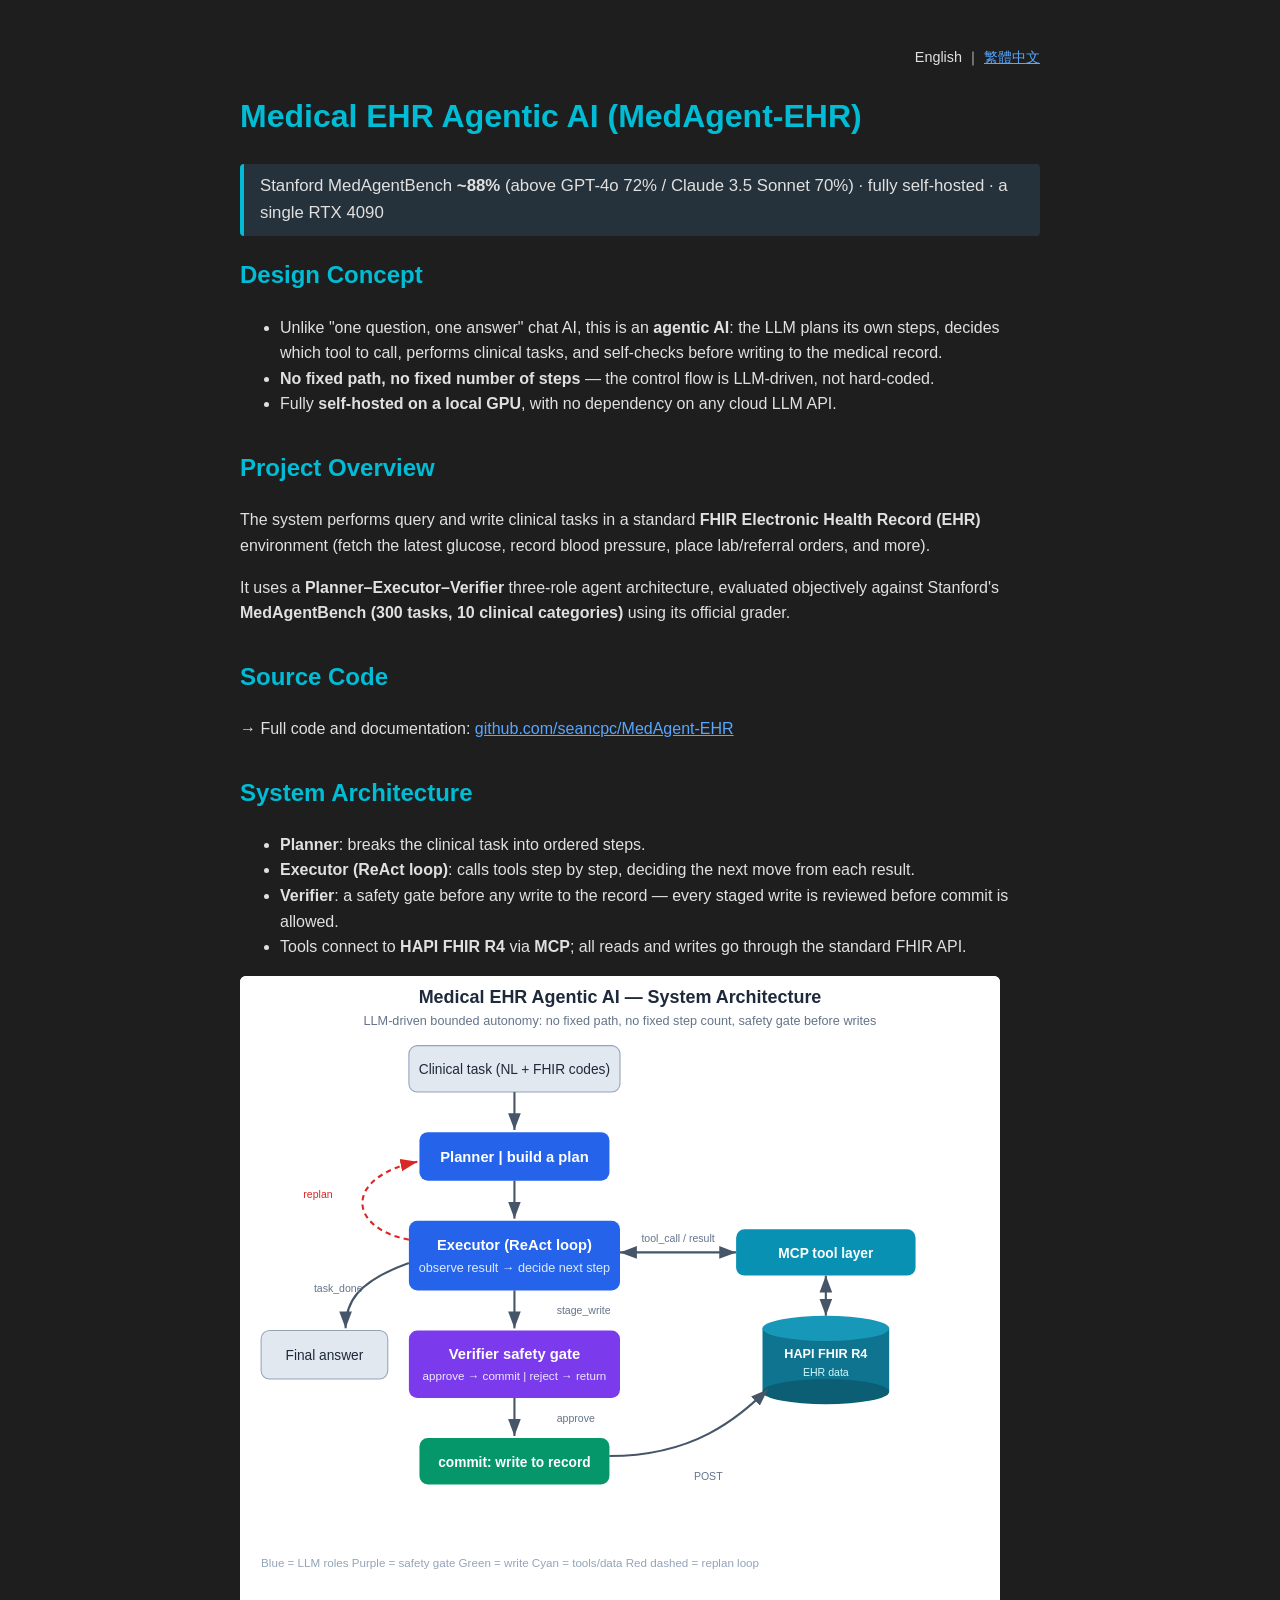
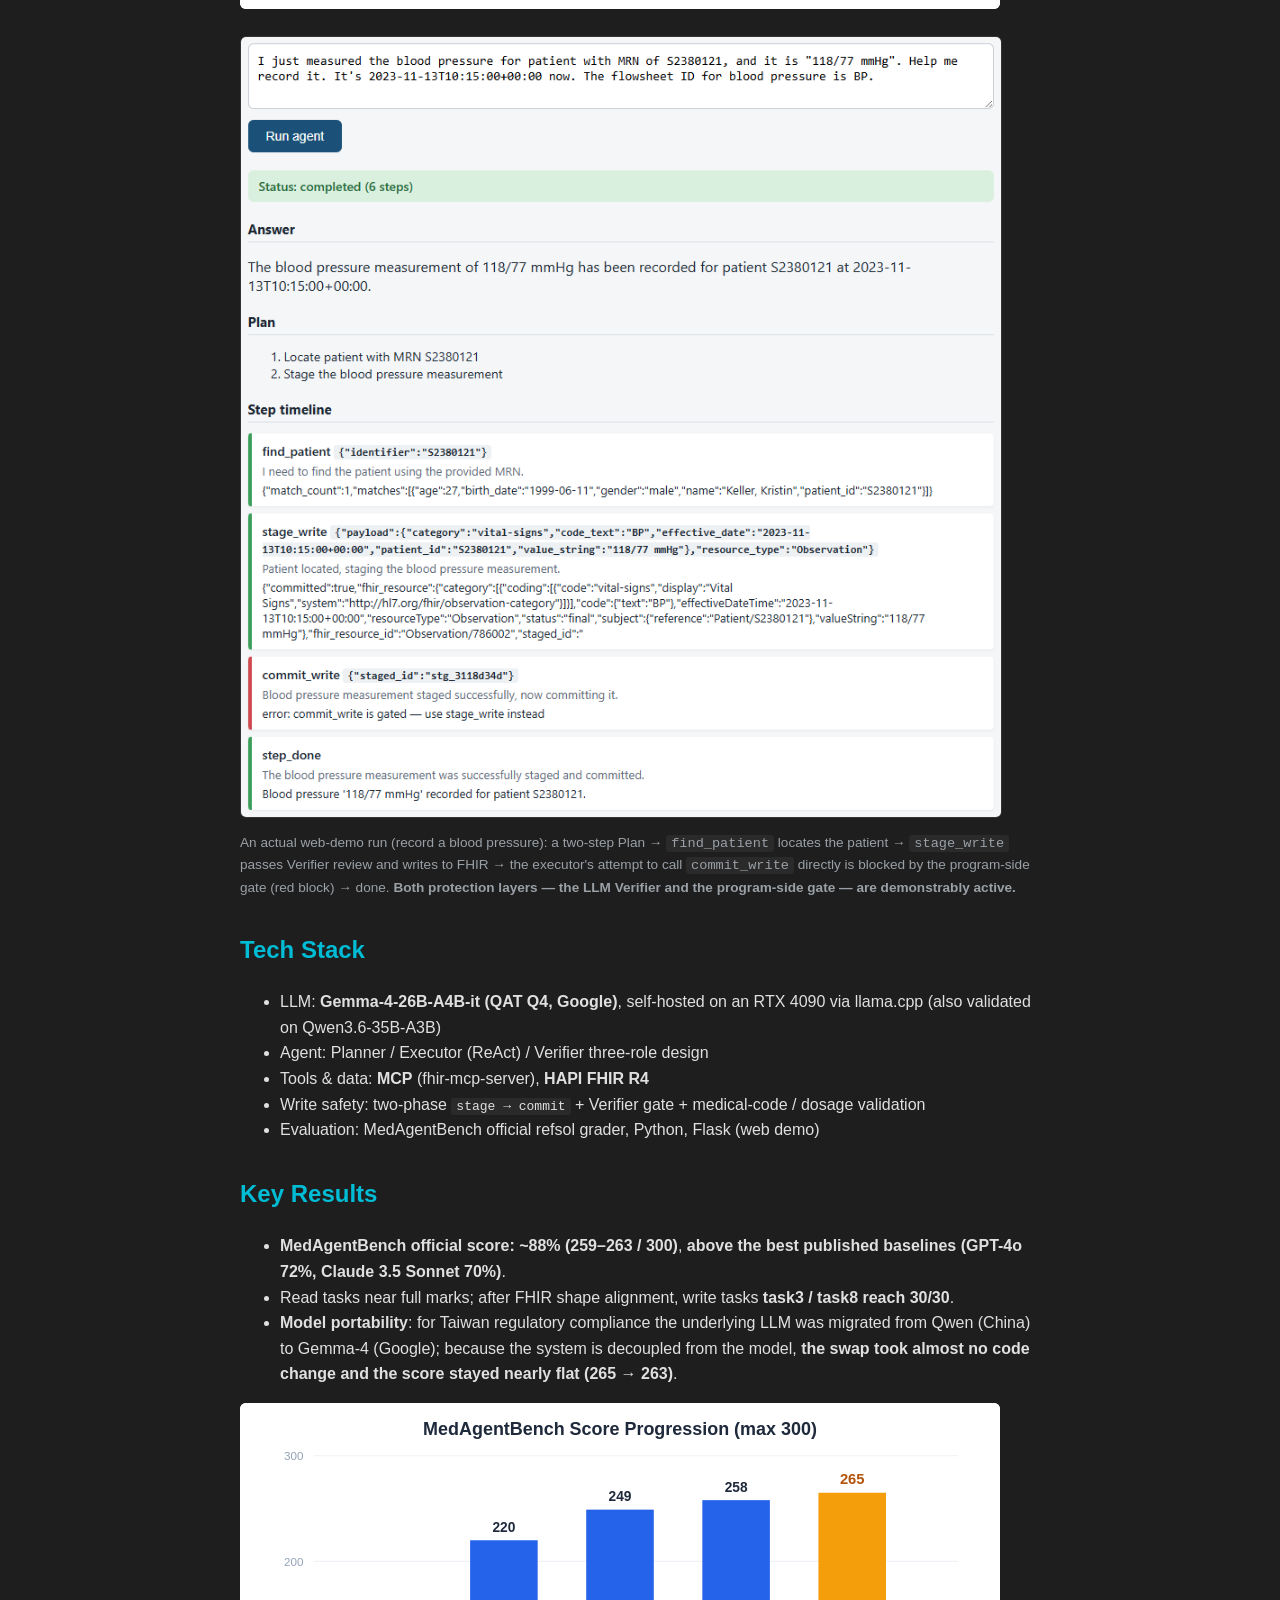
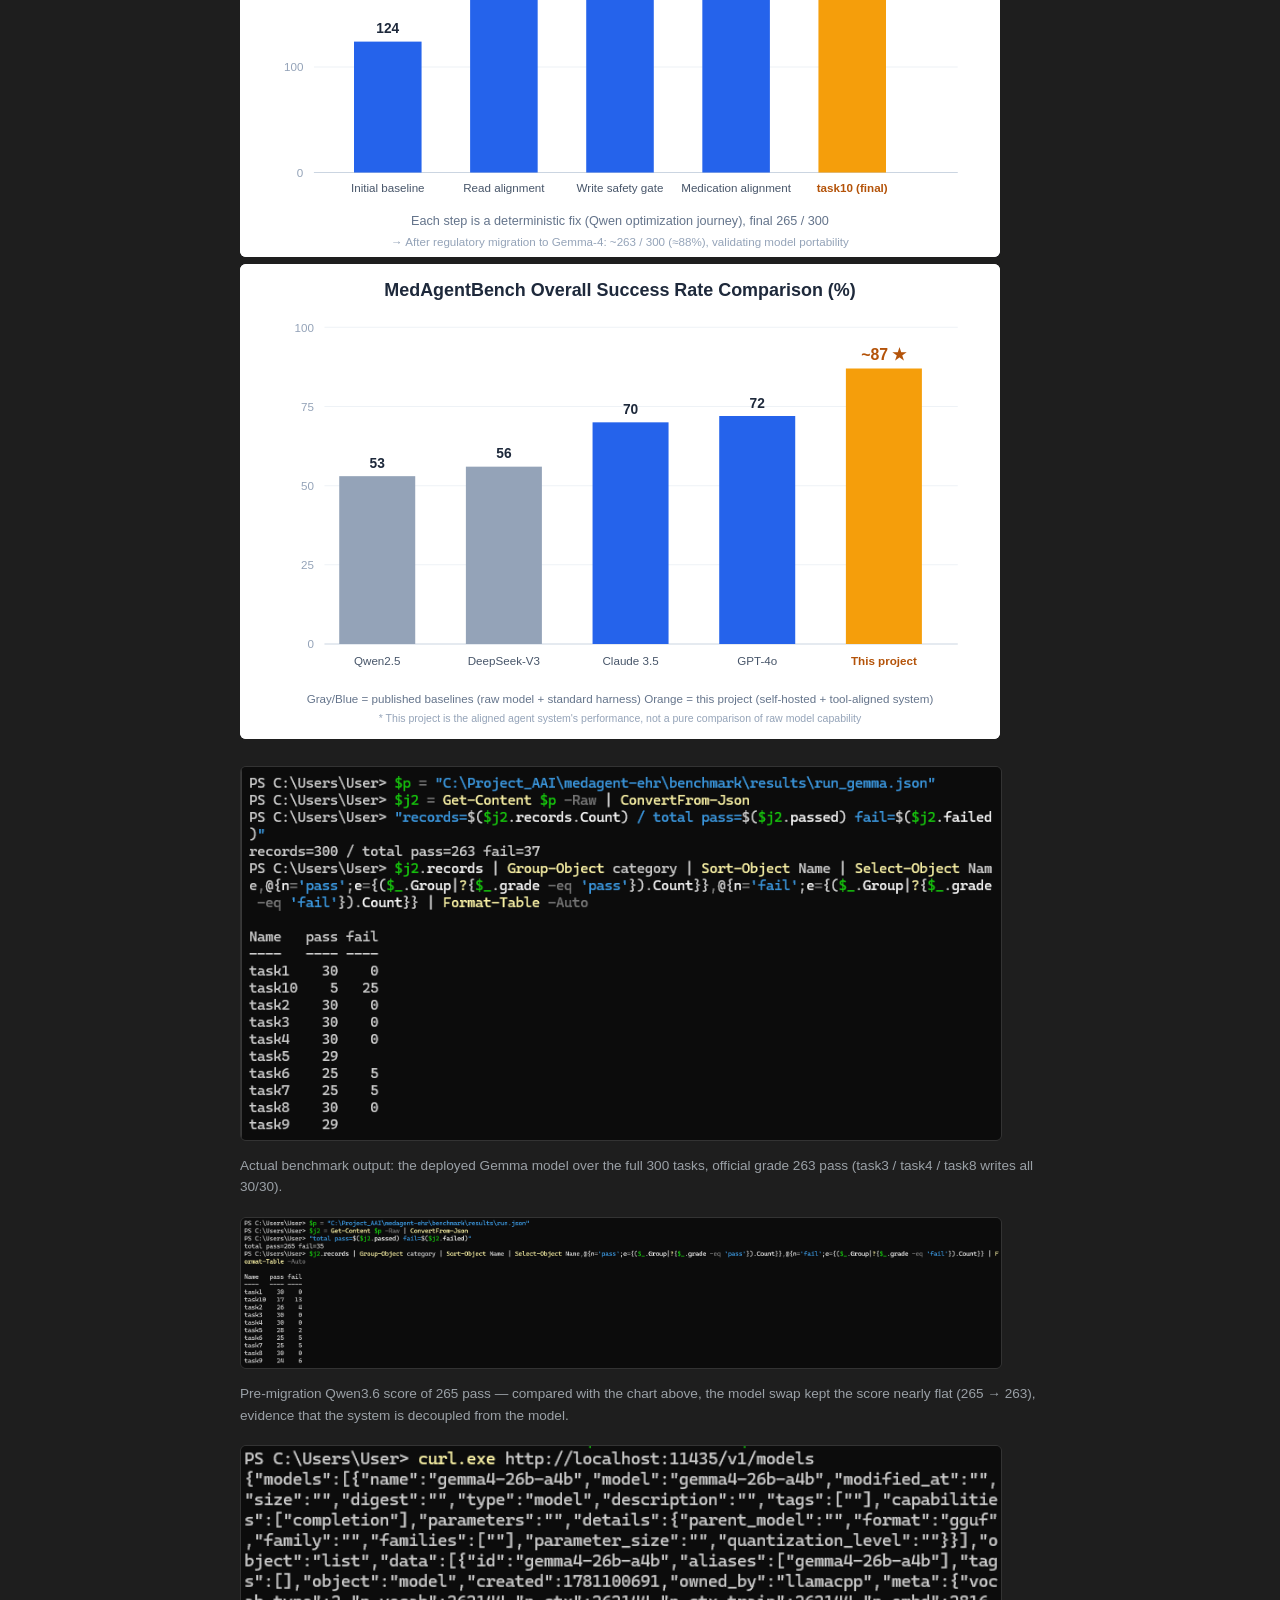
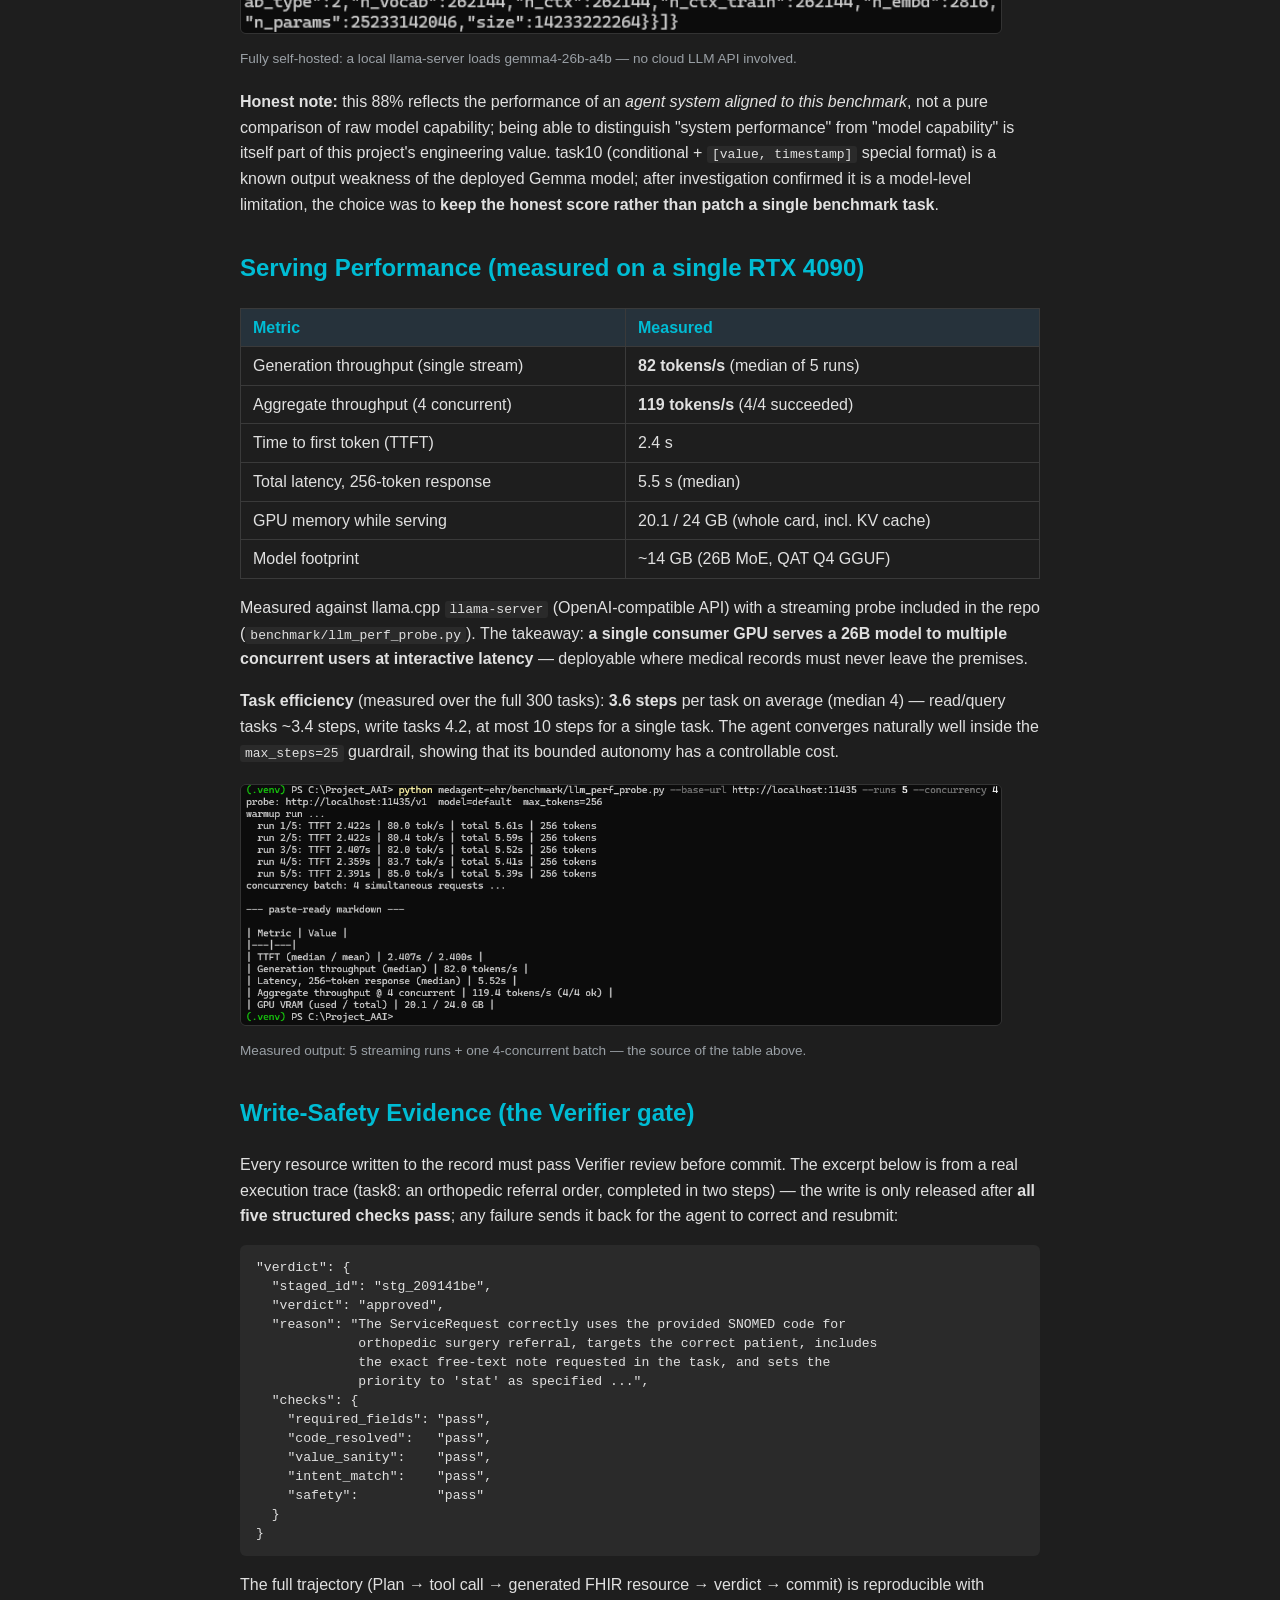
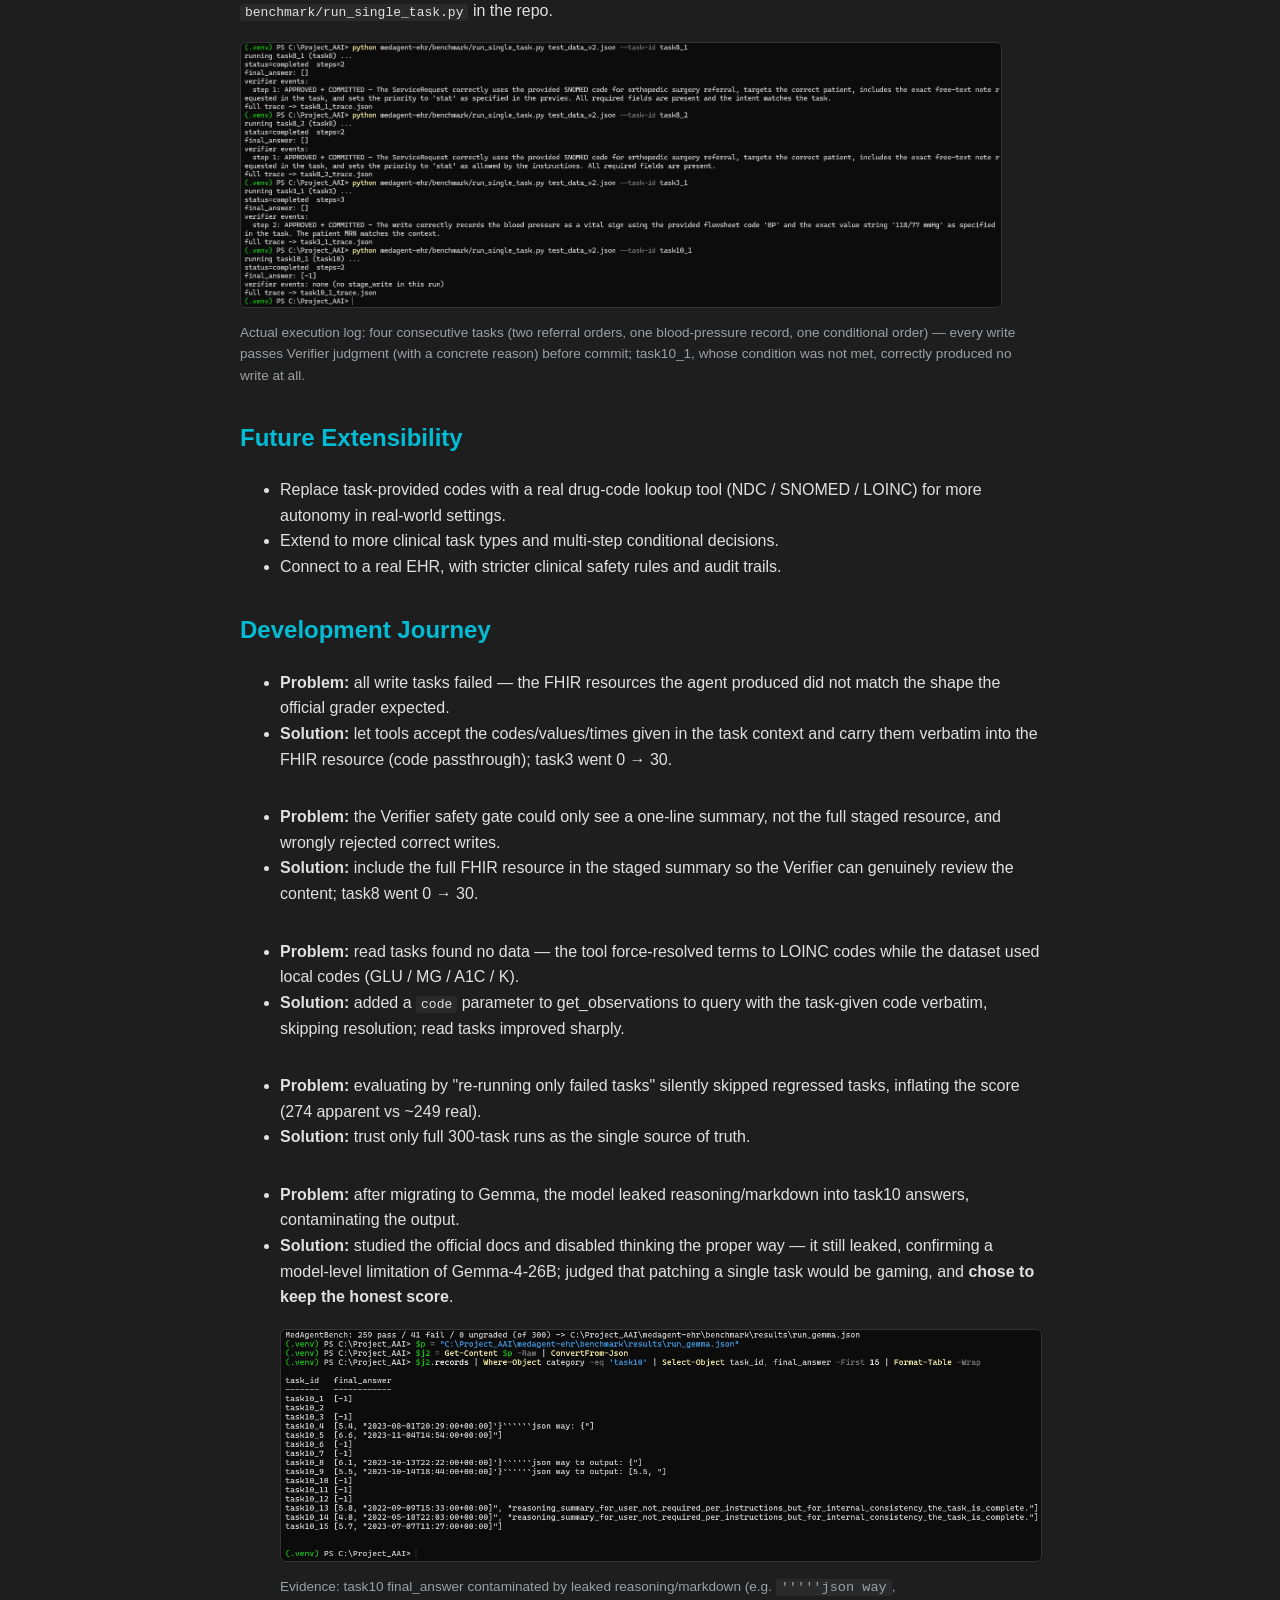
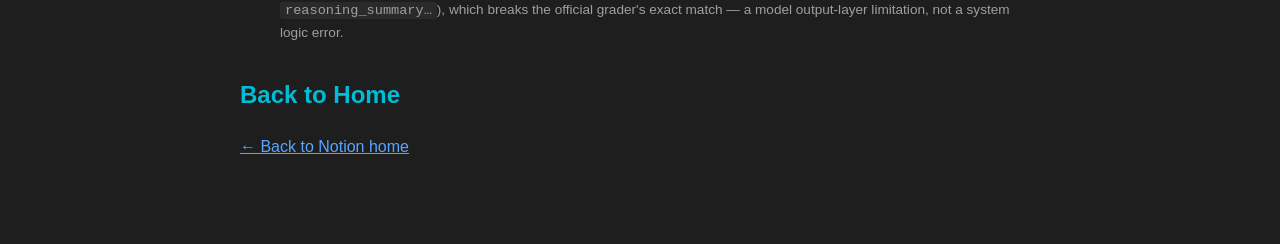
==== docs/index.en.html @ 283a8eaa "docs: compose quick start + web demo timeline evidence" ====
<!DOCTYPE html>
<html lang="en">
<head>
  <meta charset="UTF-8">
  <meta name="viewport" content="width=device-width, initial-scale=1.0">
  <title>Medical EHR Agentic AI (MedAgent-EHR)</title>
  <style>
    body {
      font-family: Arial, sans-serif;
      max-width: 800px;
      margin: 0 auto;
      padding: 2rem;
      line-height: 1.6;
      /* dark mode */
      background-color: #1e1e1e;
      color: #e0e0e0;
    }
    h1, h2 {
      color: #00bcd4;
      font-weight: bold;
    }
    .section {
      margin-bottom: 2rem;
    }
    a {
      color: #58a6ff;
    }
    .qa-block {
      margin-bottom: 2em;
    }
    img.chart {
      width: 100%;
      max-width: 760px;
      height: auto;
      background: #f8f9fb;
      border-radius: 6px;
    }
    figure {
      margin: 1.2rem 0;
    }
    img.shot {
      width: 100%;
      max-width: 760px;
      height: auto;
      border: 1px solid #333;
      border-radius: 6px;
    }
    figcaption {
      font-size: 0.85rem;
      color: #9aa0a6;
      margin-top: 0.4rem;
    }
    code {
      background: #2a2a2a;
      padding: 1px 5px;
      border-radius: 3px;
    }
    .lang {
      text-align: right;
      font-size: 0.9rem;
      margin-bottom: 0;
    }
    .banner {
      background: #26323b;
      border-left: 4px solid #00bcd4;
      padding: 0.6rem 1rem;
      border-radius: 4px;
      font-size: 1.05rem;
    }
    table {
      border-collapse: collapse;
      width: 100%;
      margin: 1rem 0;
    }
    th, td {
      border: 1px solid #3a3a3a;
      padding: 6px 12px;
      text-align: left;
    }
    th {
      background: #26323b;
      color: #00bcd4;
    }
    pre {
      background: #2a2a2a;
      padding: 0.8rem 1rem;
      border-radius: 6px;
      overflow-x: auto;
      font-size: 0.82rem;
      line-height: 1.45;
    }
  </style>
</head>
<body>
  <p class="lang">English ｜ <a href="index.html">繁體中文</a></p>
  <h1>Medical EHR Agentic AI (MedAgent-EHR)</h1>
  <p class="banner">Stanford MedAgentBench <strong>~88%</strong> (above GPT-4o 72% / Claude 3.5 Sonnet 70%) &middot; fully self-hosted &middot; a single RTX 4090</p>

  <div class="section">
    <h2>Design Concept</h2>
    <ul>
      <li>Unlike "one question, one answer" chat AI, this is an <strong>agentic AI</strong>: the LLM plans its own steps, decides which tool to call, performs clinical tasks, and self-checks before writing to the medical record.</li>
      <li><strong>No fixed path, no fixed number of steps</strong> — the control flow is LLM-driven, not hard-coded.</li>
      <li>Fully <strong>self-hosted on a local GPU</strong>, with no dependency on any cloud LLM API.</li>
    </ul>
  </div>

  <div class="section">
    <h2>Project Overview</h2>
    <p>The system performs query and write clinical tasks in a standard <strong>FHIR Electronic Health Record (EHR)</strong> environment (fetch the latest glucose, record blood pressure, place lab/referral orders, and more).</p>
    <p>It uses a <strong>Planner–Executor–Verifier</strong> three-role agent architecture, evaluated objectively against Stanford's <strong>MedAgentBench (300 tasks, 10 clinical categories)</strong> using its official grader.</p>
  </div>

  <div class="section">
    <h2>Source Code</h2>
    <p>→ Full code and documentation: <a href="https://github.com/seancpc/MedAgent-EHR" target="_blank">github.com/seancpc/MedAgent-EHR</a></p>
  </div>

  <div class="section">
    <h2>System Architecture</h2>
    <ul>
      <li><strong>Planner</strong>: breaks the clinical task into ordered steps.</li>
      <li><strong>Executor (ReAct loop)</strong>: calls tools step by step, deciding the next move from each result.</li>
      <li><strong>Verifier</strong>: a safety gate before any write to the record — every staged write is reviewed before commit is allowed.</li>
      <li>Tools connect to <strong>HAPI FHIR R4</strong> via <strong>MCP</strong>; all reads and writes go through the standard FHIR API.</li>
    </ul>
    <img class="chart" src="architecture.en.svg" alt="MedAgent-EHR architecture: Planner → Executor → Verifier → FHIR">
    <figure>
      <img class="shot" src="screenshots/20260706_webdemo_timeline.png" alt="Web demo run: Plan and step-by-step ReAct timeline, including a blocked direct commit">
      <figcaption>An actual web-demo run (record a blood pressure): a two-step Plan → <code>find_patient</code> locates the patient → <code>stage_write</code> passes Verifier review and writes to FHIR → the executor's attempt to call <code>commit_write</code> directly is blocked by the program-side gate (red block) → done. <strong>Both protection layers — the LLM Verifier and the program-side gate — are demonstrably active.</strong></figcaption>
    </figure>
  </div>

  <div class="section">
    <h2>Tech Stack</h2>
    <ul>
      <li>LLM: <strong>Gemma-4-26B-A4B-it (QAT Q4, Google)</strong>, self-hosted on an RTX 4090 via llama.cpp (also validated on Qwen3.6-35B-A3B)</li>
      <li>Agent: Planner / Executor (ReAct) / Verifier three-role design</li>
      <li>Tools &amp; data: <strong>MCP</strong> (fhir-mcp-server), <strong>HAPI FHIR R4</strong></li>
      <li>Write safety: two-phase <code>stage → commit</code> + Verifier gate + medical-code / dosage validation</li>
      <li>Evaluation: MedAgentBench official refsol grader, Python, Flask (web demo)</li>
    </ul>
  </div>

  <div class="section">
    <h2>Key Results</h2>
    <ul>
      <li><strong>MedAgentBench official score: ~88% (259–263 / 300)</strong>, <strong>above the best published baselines (GPT-4o 72%, Claude 3.5 Sonnet 70%)</strong>.</li>
      <li>Read tasks near full marks; after FHIR shape alignment, write tasks <strong>task3 / task8 reach 30/30</strong>.</li>
      <li><strong>Model portability</strong>: for Taiwan regulatory compliance the underlying LLM was migrated from Qwen (China) to Gemma-4 (Google); because the system is decoupled from the model, <strong>the swap took almost no code change and the score stayed nearly flat (265 → 263)</strong>.</li>
    </ul>
    <img class="chart" src="progress.en.svg" alt="MedAgentBench score progression 124 → 265">
    <img class="chart" src="baseline.en.svg" alt="Overall success rate comparison across models">

    <figure>
      <img class="shot" src="screenshots/20260614_score_gemma_263.png" alt="Gemma final score 263/300 with per-category results">
      <figcaption>Actual benchmark output: the deployed Gemma model over the full 300 tasks, official grade 263 pass (task3 / task4 / task8 writes all 30/30).</figcaption>
    </figure>
    <figure>
      <img class="shot" src="screenshots/20260614_score_qwen_265.png" alt="Qwen score 265/300 with per-category results">
      <figcaption>Pre-migration Qwen3.6 score of 265 pass — compared with the chart above, the model swap kept the score nearly flat (265 → 263), evidence that the system is decoupled from the model.</figcaption>
    </figure>
    <figure>
      <img class="shot" src="screenshots/20260614_selfhosted_gemma.png" alt="Local llama-server serving the Gemma model">
      <figcaption>Fully self-hosted: a local llama-server loads gemma4-26b-a4b — no cloud LLM API involved.</figcaption>
    </figure>

    <p><strong>Honest note:</strong> this 88% reflects the performance of an <em>agent system aligned to this benchmark</em>, not a pure comparison of raw model capability; being able to distinguish "system performance" from "model capability" is itself part of this project's engineering value. task10 (conditional + <code>[value, timestamp]</code> special format) is a known output weakness of the deployed Gemma model; after investigation confirmed it is a model-level limitation, the choice was to <strong>keep the honest score rather than patch a single benchmark task</strong>.</p>
  </div>

  <div class="section">
    <h2>Serving Performance (measured on a single RTX 4090)</h2>
    <table>
      <tr><th>Metric</th><th>Measured</th></tr>
      <tr><td>Generation throughput (single stream)</td><td><strong>82 tokens/s</strong> (median of 5 runs)</td></tr>
      <tr><td>Aggregate throughput (4 concurrent)</td><td><strong>119 tokens/s</strong> (4/4 succeeded)</td></tr>
      <tr><td>Time to first token (TTFT)</td><td>2.4 s</td></tr>
      <tr><td>Total latency, 256-token response</td><td>5.5 s (median)</td></tr>
      <tr><td>GPU memory while serving</td><td>20.1 / 24 GB (whole card, incl. KV cache)</td></tr>
      <tr><td>Model footprint</td><td>~14 GB (26B MoE, QAT Q4 GGUF)</td></tr>
    </table>
    <p>Measured against llama.cpp <code>llama-server</code> (OpenAI-compatible API) with a streaming probe included in the repo (<code>benchmark/llm_perf_probe.py</code>). The takeaway: <strong>a single consumer GPU serves a 26B model to multiple concurrent users at interactive latency</strong> — deployable where medical records must never leave the premises.</p>
    <p><strong>Task efficiency</strong> (measured over the full 300 tasks): <strong>3.6 steps</strong> per task on average (median 4) — read/query tasks ~3.4 steps, write tasks 4.2, at most 10 steps for a single task. The agent converges naturally well inside the <code>max_steps=25</code> guardrail, showing that its bounded autonomy has a controllable cost.</p>
    <figure>
      <img class="shot" src="screenshots/20260706_perf_probe.png" alt="llm_perf_probe measured output: 82 tok/s, 119 tok/s at 4 concurrent, VRAM 20.1/24GB">
      <figcaption>Measured output: 5 streaming runs + one 4-concurrent batch — the source of the table above.</figcaption>
    </figure>
  </div>

  <div class="section">
    <h2>Write-Safety Evidence (the Verifier gate)</h2>
    <p>Every resource written to the record must pass Verifier review before commit. The excerpt below is from a real execution trace (task8: an orthopedic referral order, completed in two steps) — the write is only released after <strong>all five structured checks pass</strong>; any failure sends it back for the agent to correct and resubmit:</p>
    <pre>"verdict": {
  "staged_id": "stg_209141be",
  "verdict": "approved",
  "reason": "The ServiceRequest correctly uses the provided SNOMED code for
             orthopedic surgery referral, targets the correct patient, includes
             the exact free-text note requested in the task, and sets the
             priority to 'stat' as specified ...",
  "checks": {
    "required_fields": "pass",
    "code_resolved":   "pass",
    "value_sanity":    "pass",
    "intent_match":    "pass",
    "safety":          "pass"
  }
}</pre>
    <p>The full trajectory (Plan → tool call → generated FHIR resource → verdict → commit) is reproducible with <code>benchmark/run_single_task.py</code> in the repo.</p>
    <figure>
      <img class="shot" src="screenshots/20260706_verifier_task8.png" alt="Verifier review log across four write tasks: every stage_write is judged before commit">
      <figcaption>Actual execution log: four consecutive tasks (two referral orders, one blood-pressure record, one conditional order) — every write passes Verifier judgment (with a concrete reason) before commit; task10_1, whose condition was not met, correctly produced no write at all.</figcaption>
    </figure>
  </div>

  <div class="section">
    <h2>Future Extensibility</h2>
    <ul>
      <li>Replace task-provided codes with a real drug-code lookup tool (NDC / SNOMED / LOINC) for more autonomy in real-world settings.</li>
      <li>Extend to more clinical task types and multi-step conditional decisions.</li>
      <li>Connect to a real EHR, with stricter clinical safety rules and audit trails.</li>
    </ul>
  </div>

  <div class="section">
    <h2>Development Journey</h2>
    <ul>
      <div class="qa-block">
        <li><strong>Problem:</strong> all write tasks failed — the FHIR resources the agent produced did not match the shape the official grader expected.</li>
        <li><strong>Solution:</strong> let tools accept the codes/values/times given in the task context and carry them verbatim into the FHIR resource (code passthrough); task3 went 0 → 30.</li>
      </div>
      <div class="qa-block">
        <li><strong>Problem:</strong> the Verifier safety gate could only see a one-line summary, not the full staged resource, and wrongly rejected correct writes.</li>
        <li><strong>Solution:</strong> include the full FHIR resource in the staged summary so the Verifier can genuinely review the content; task8 went 0 → 30.</li>
      </div>
      <div class="qa-block">
        <li><strong>Problem:</strong> read tasks found no data — the tool force-resolved terms to LOINC codes while the dataset used local codes (GLU / MG / A1C / K).</li>
        <li><strong>Solution:</strong> added a <code>code</code> parameter to get_observations to query with the task-given code verbatim, skipping resolution; read tasks improved sharply.</li>
      </div>
      <div class="qa-block">
        <li><strong>Problem:</strong> evaluating by "re-running only failed tasks" silently skipped regressed tasks, inflating the score (274 apparent vs ~249 real).</li>
        <li><strong>Solution:</strong> trust only full 300-task runs as the single source of truth.</li>
      </div>
      <div class="qa-block">
        <li><strong>Problem:</strong> after migrating to Gemma, the model leaked reasoning/markdown into task10 answers, contaminating the output.</li>
        <li><strong>Solution:</strong> studied the official docs and disabled thinking the proper way — it still leaked, confirming a model-level limitation of Gemma-4-26B; judged that patching a single task would be gaming, and <strong>chose to keep the honest score</strong>.</li>
        <figure>
          <img class="shot" src="screenshots/20260614_task10_leak.png" alt="task10 answers contaminated by model reasoning text">
          <figcaption>Evidence: task10 final_answer contaminated by leaked reasoning/markdown (e.g. <code>'''''json way</code>, <code>reasoning_summary…</code>), which breaks the official grader's exact match — a model output-layer limitation, not a system logic error.</figcaption>
        </figure>
      </div>
    </ul>
  </div>

  <div class="section">
    <h2>Back to Home</h2>
    <p><a href="https://meadow-sky-dfe.notion.site/Sean-AI-1ec37081de33803ea095efee6f45a142?pvs=4">← Back to Notion home</a></p>
  </div>
</body>
</html>
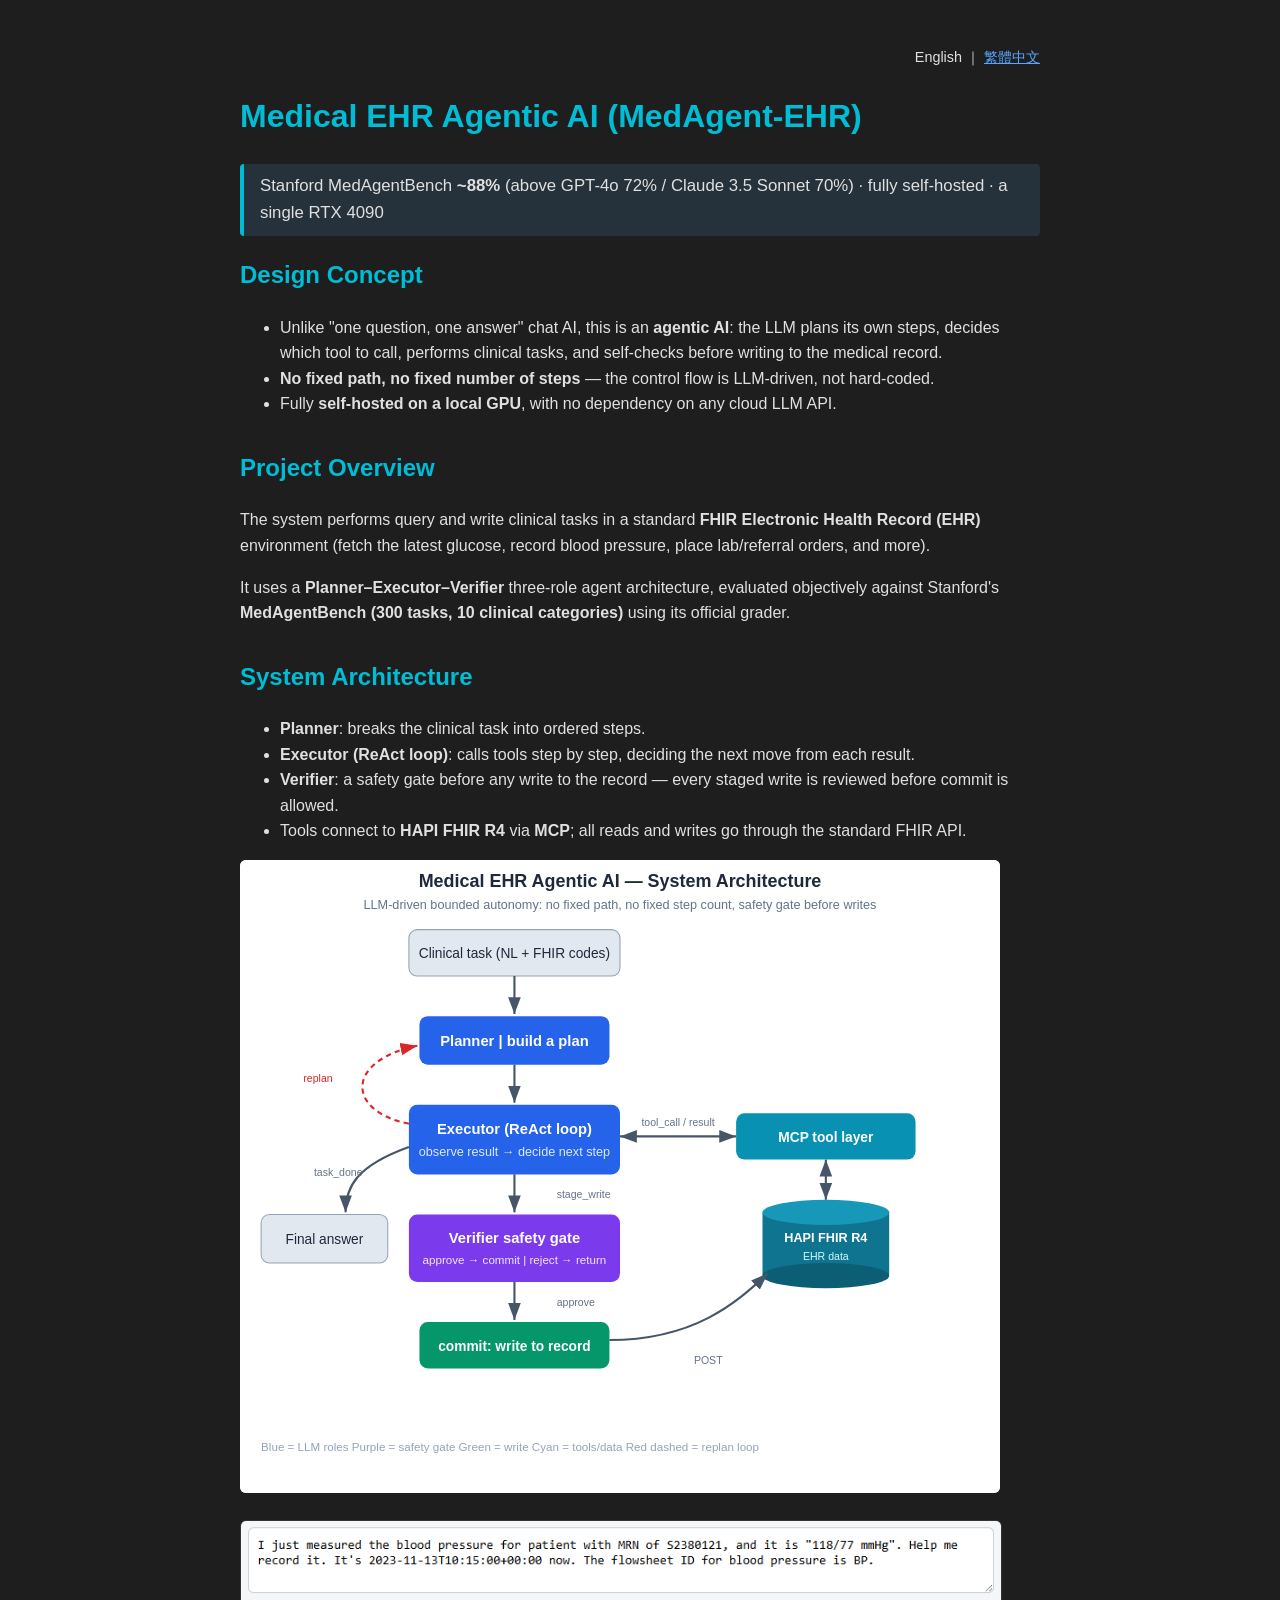
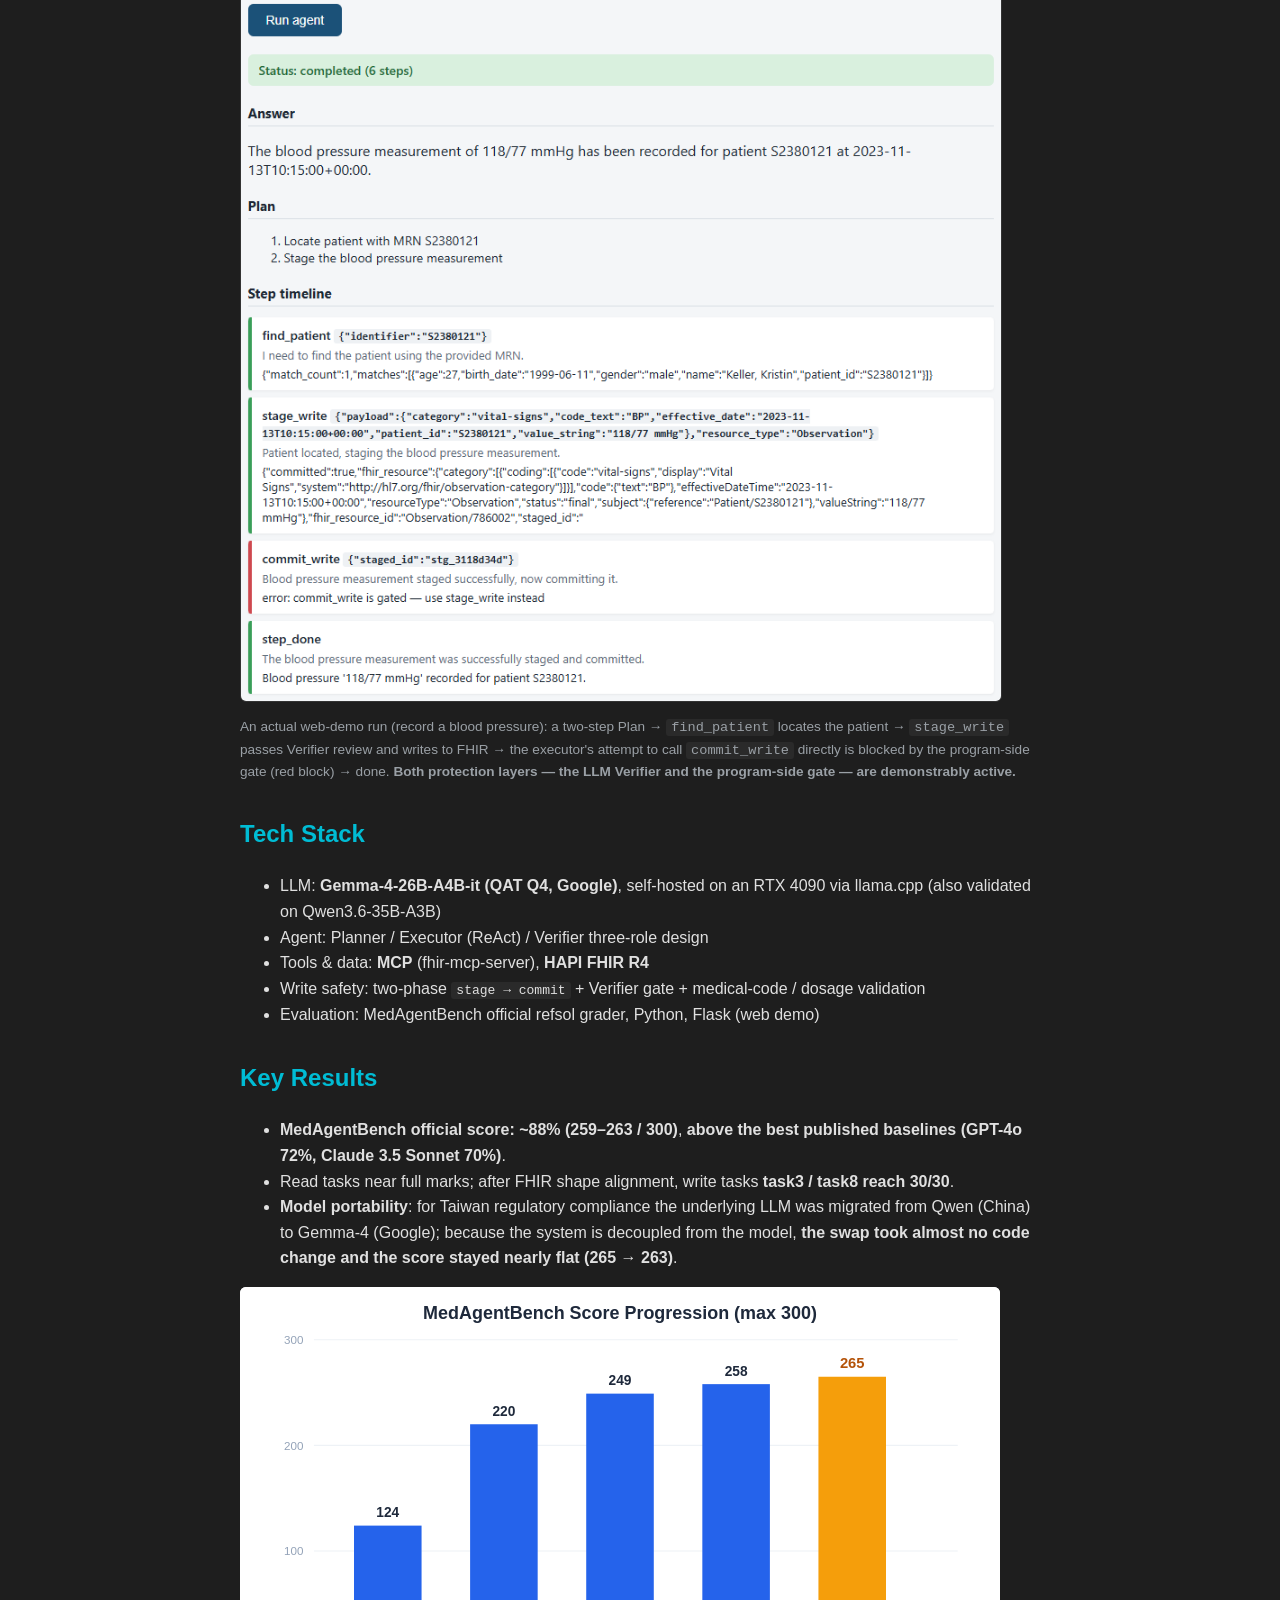
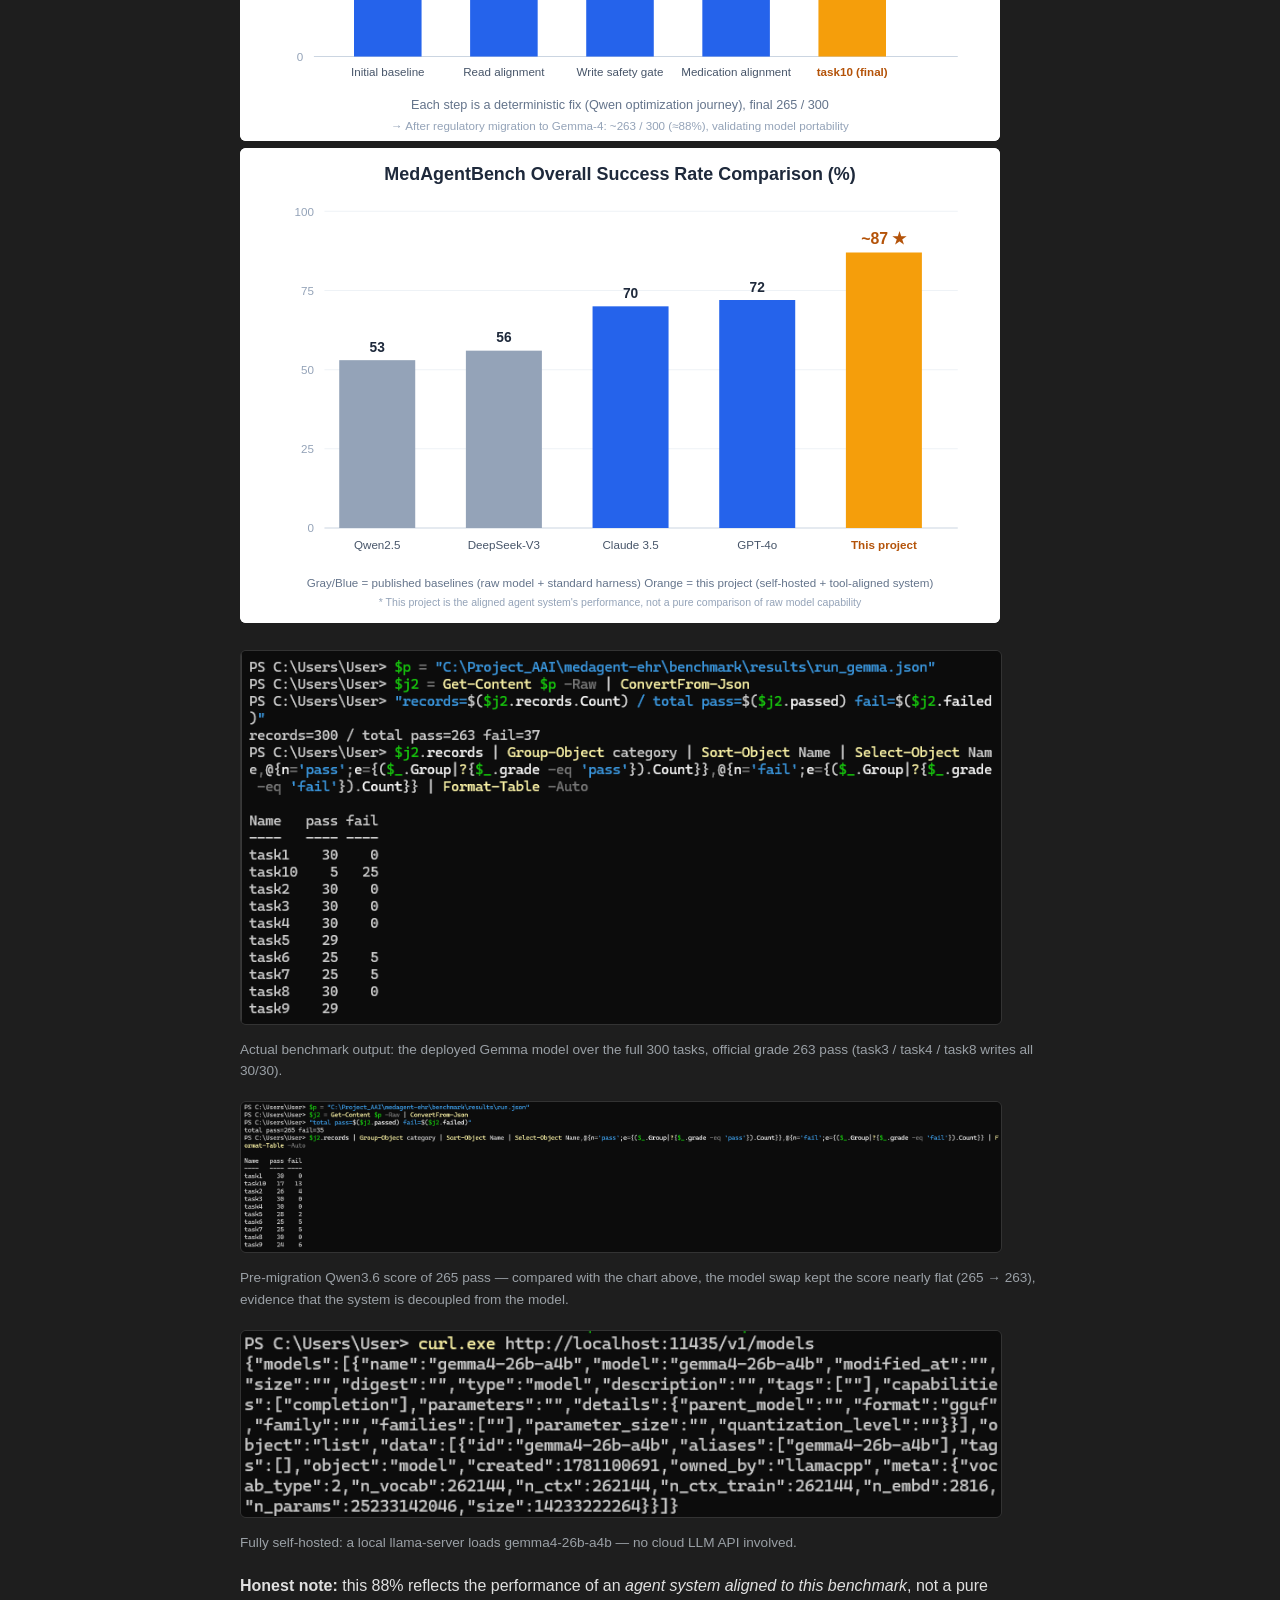
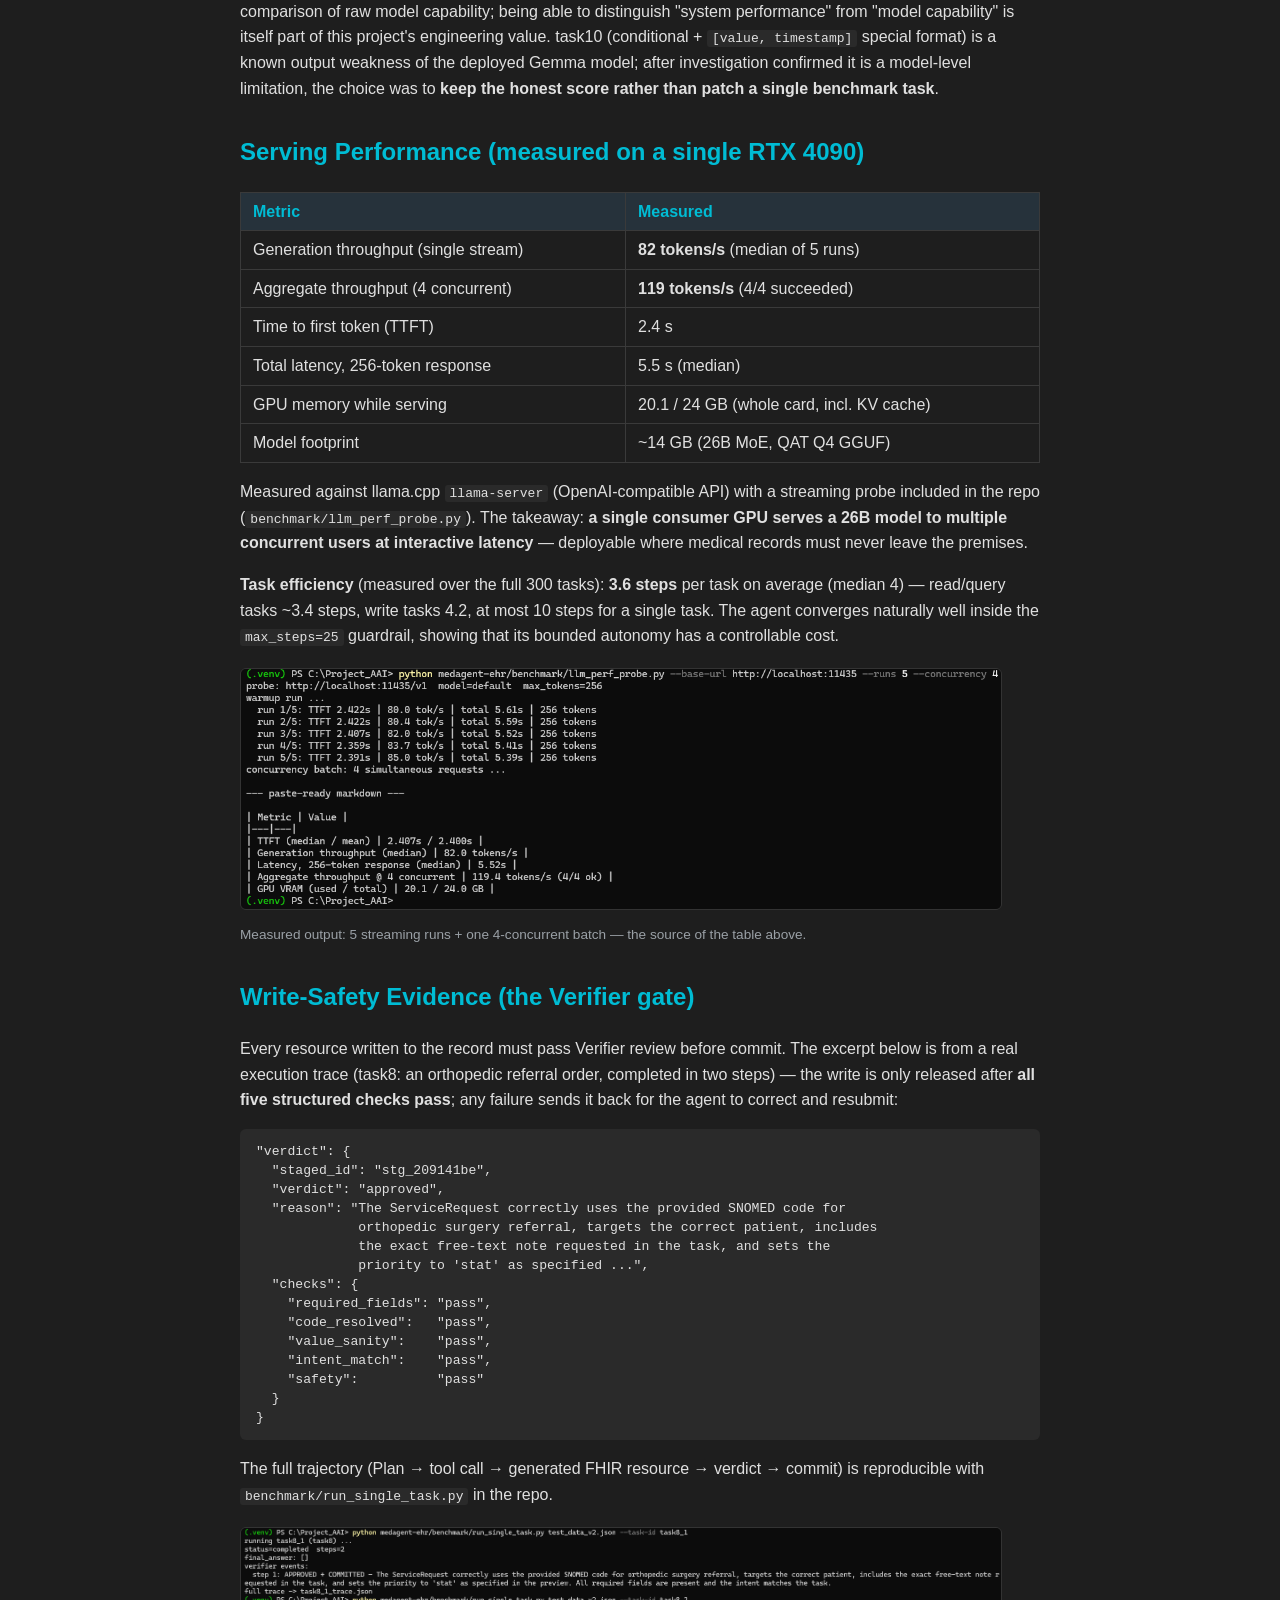
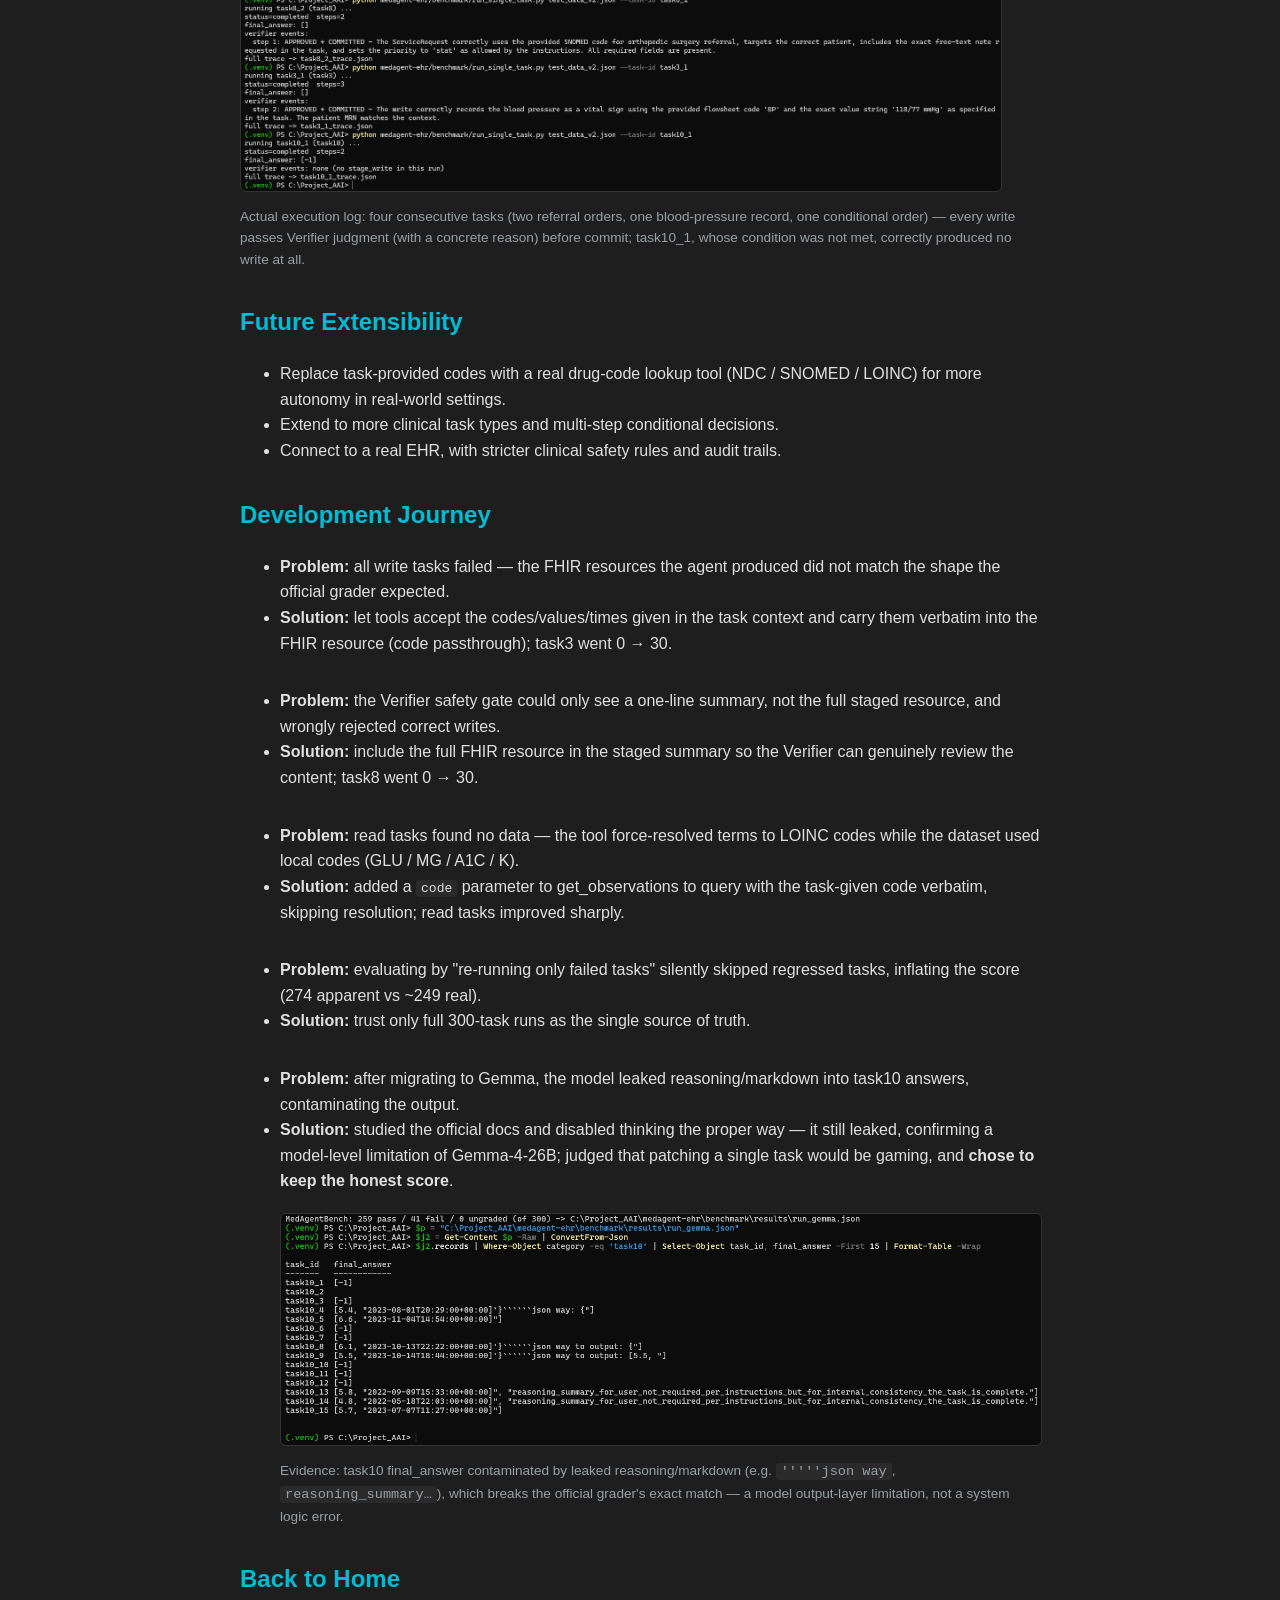
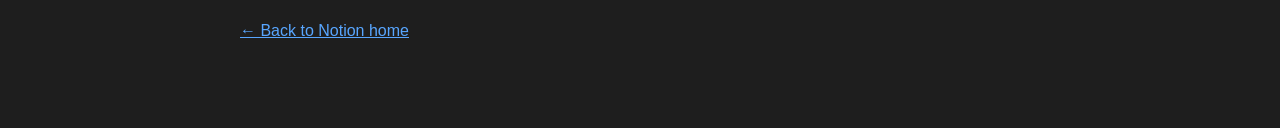
==== commit 7641d36d: "docs: remove source-code section (linked from portfolio home instead)" ====
--- a/docs/index.en.html
+++ b/docs/index.en.html
@@ -109,11 +109,6 @@
     <h2>Project Overview</h2>
     <p>The system performs query and write clinical tasks in a standard <strong>FHIR Electronic Health Record (EHR)</strong> environment (fetch the latest glucose, record blood pressure, place lab/referral orders, and more).</p>
     <p>It uses a <strong>Planner–Executor–Verifier</strong> three-role agent architecture, evaluated objectively against Stanford's <strong>MedAgentBench (300 tasks, 10 clinical categories)</strong> using its official grader.</p>
-  </div>
-
-  <div class="section">
-    <h2>Source Code</h2>
-    <p>→ Full code and documentation: <a href="https://github.com/seancpc/MedAgent-EHR" target="_blank">github.com/seancpc/MedAgent-EHR</a></p>
   </div>
 
   <div class="section">
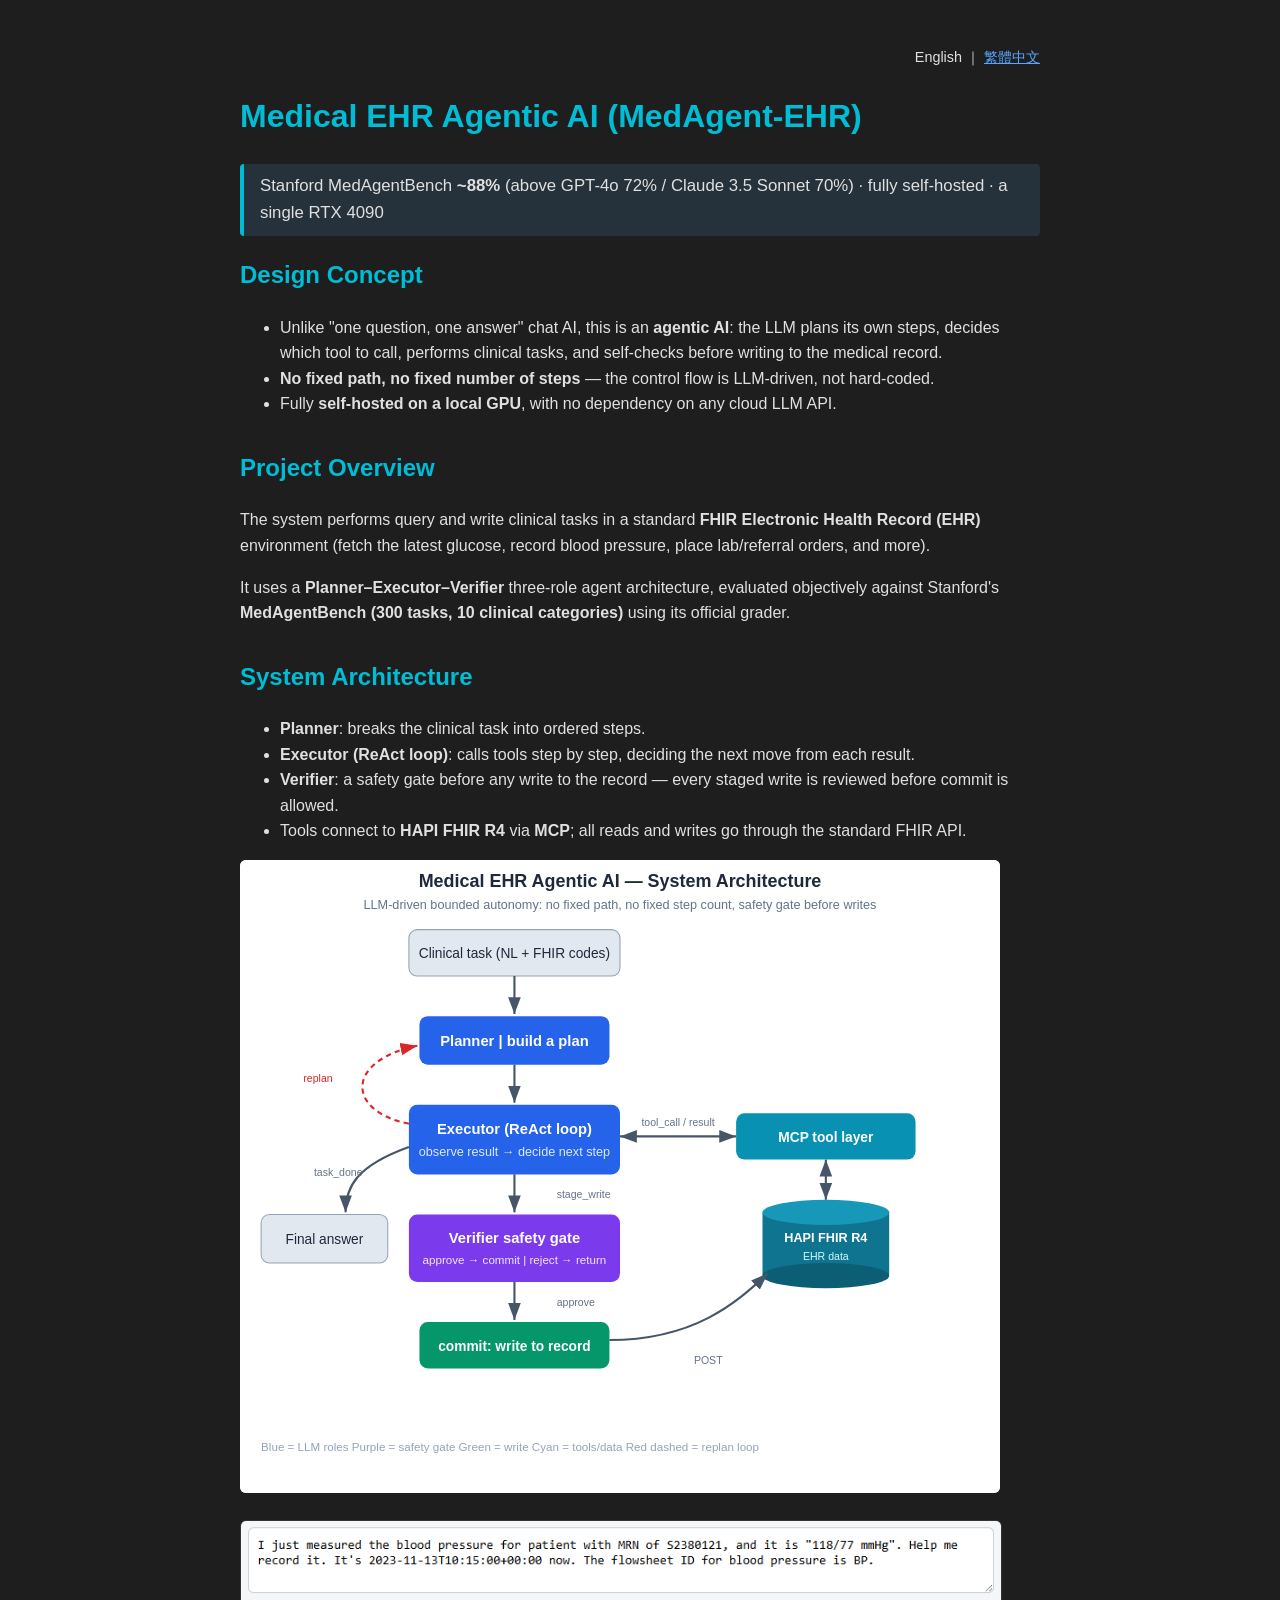
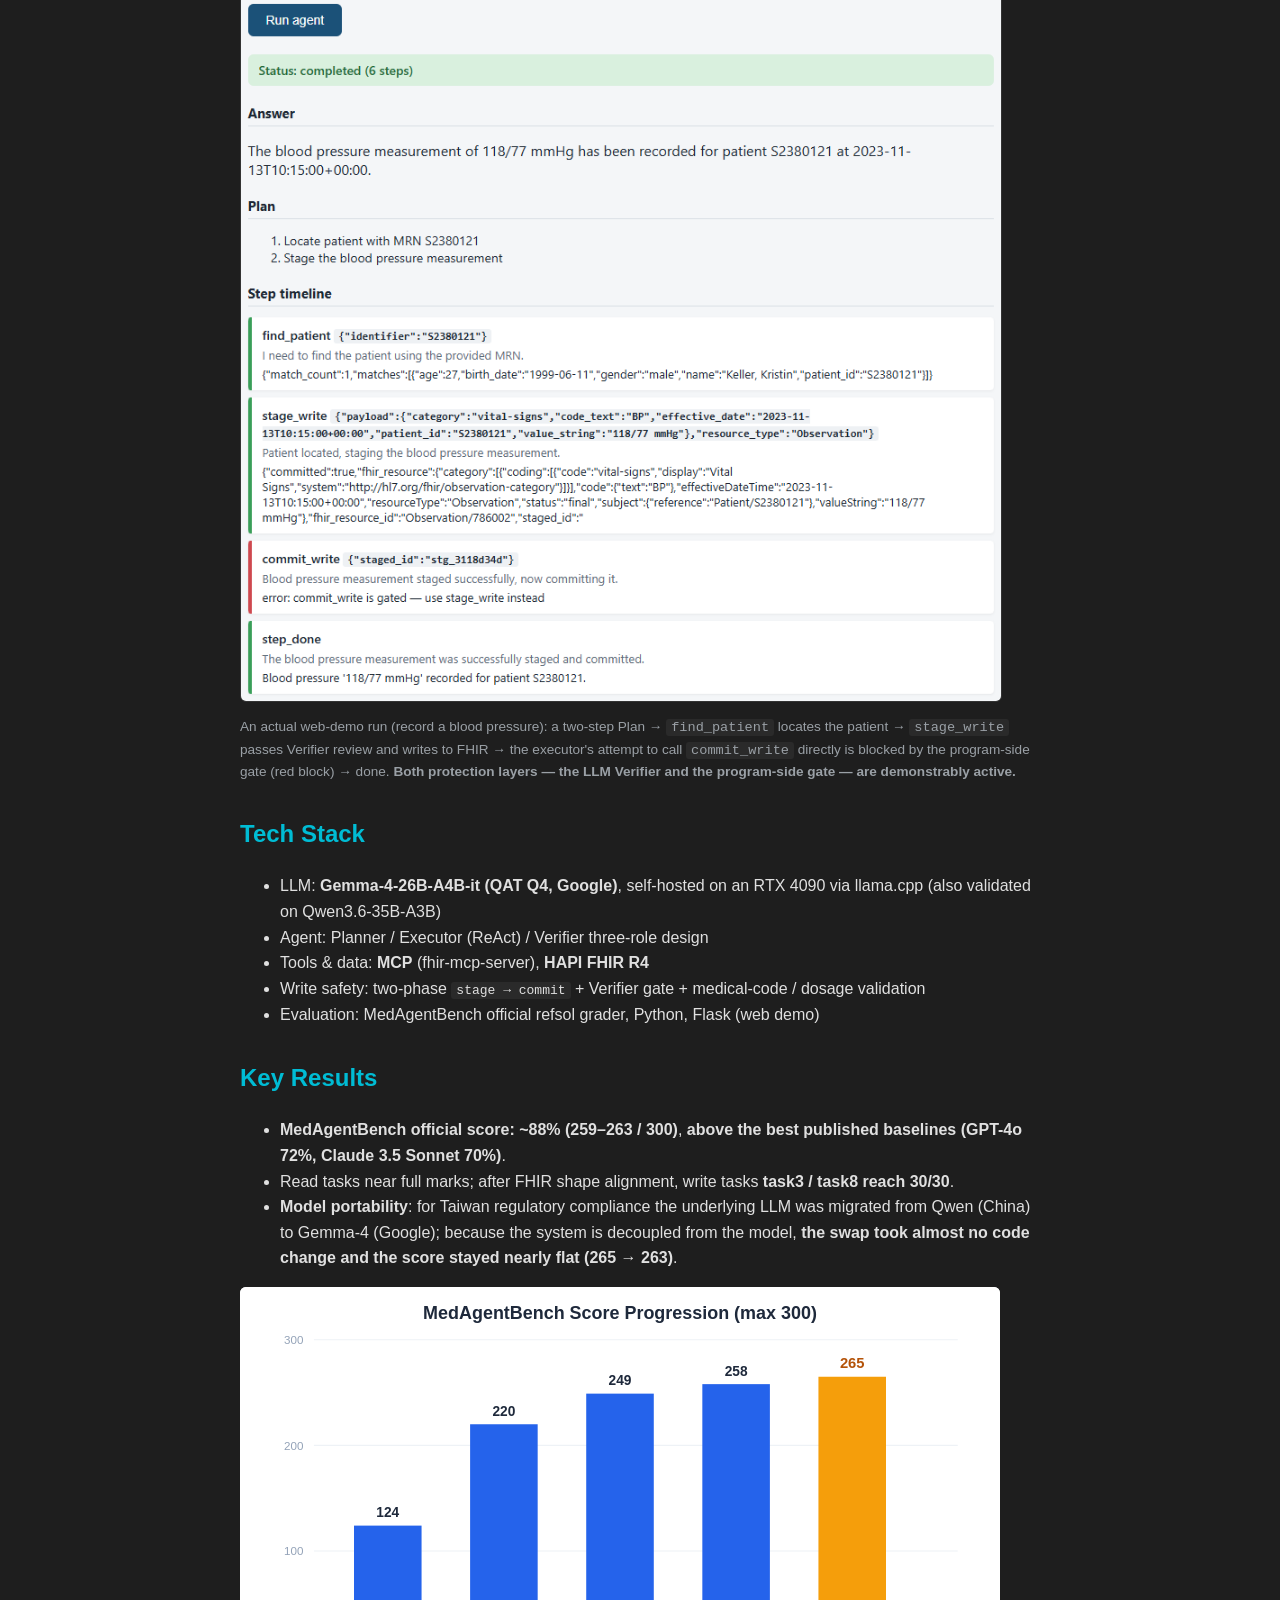
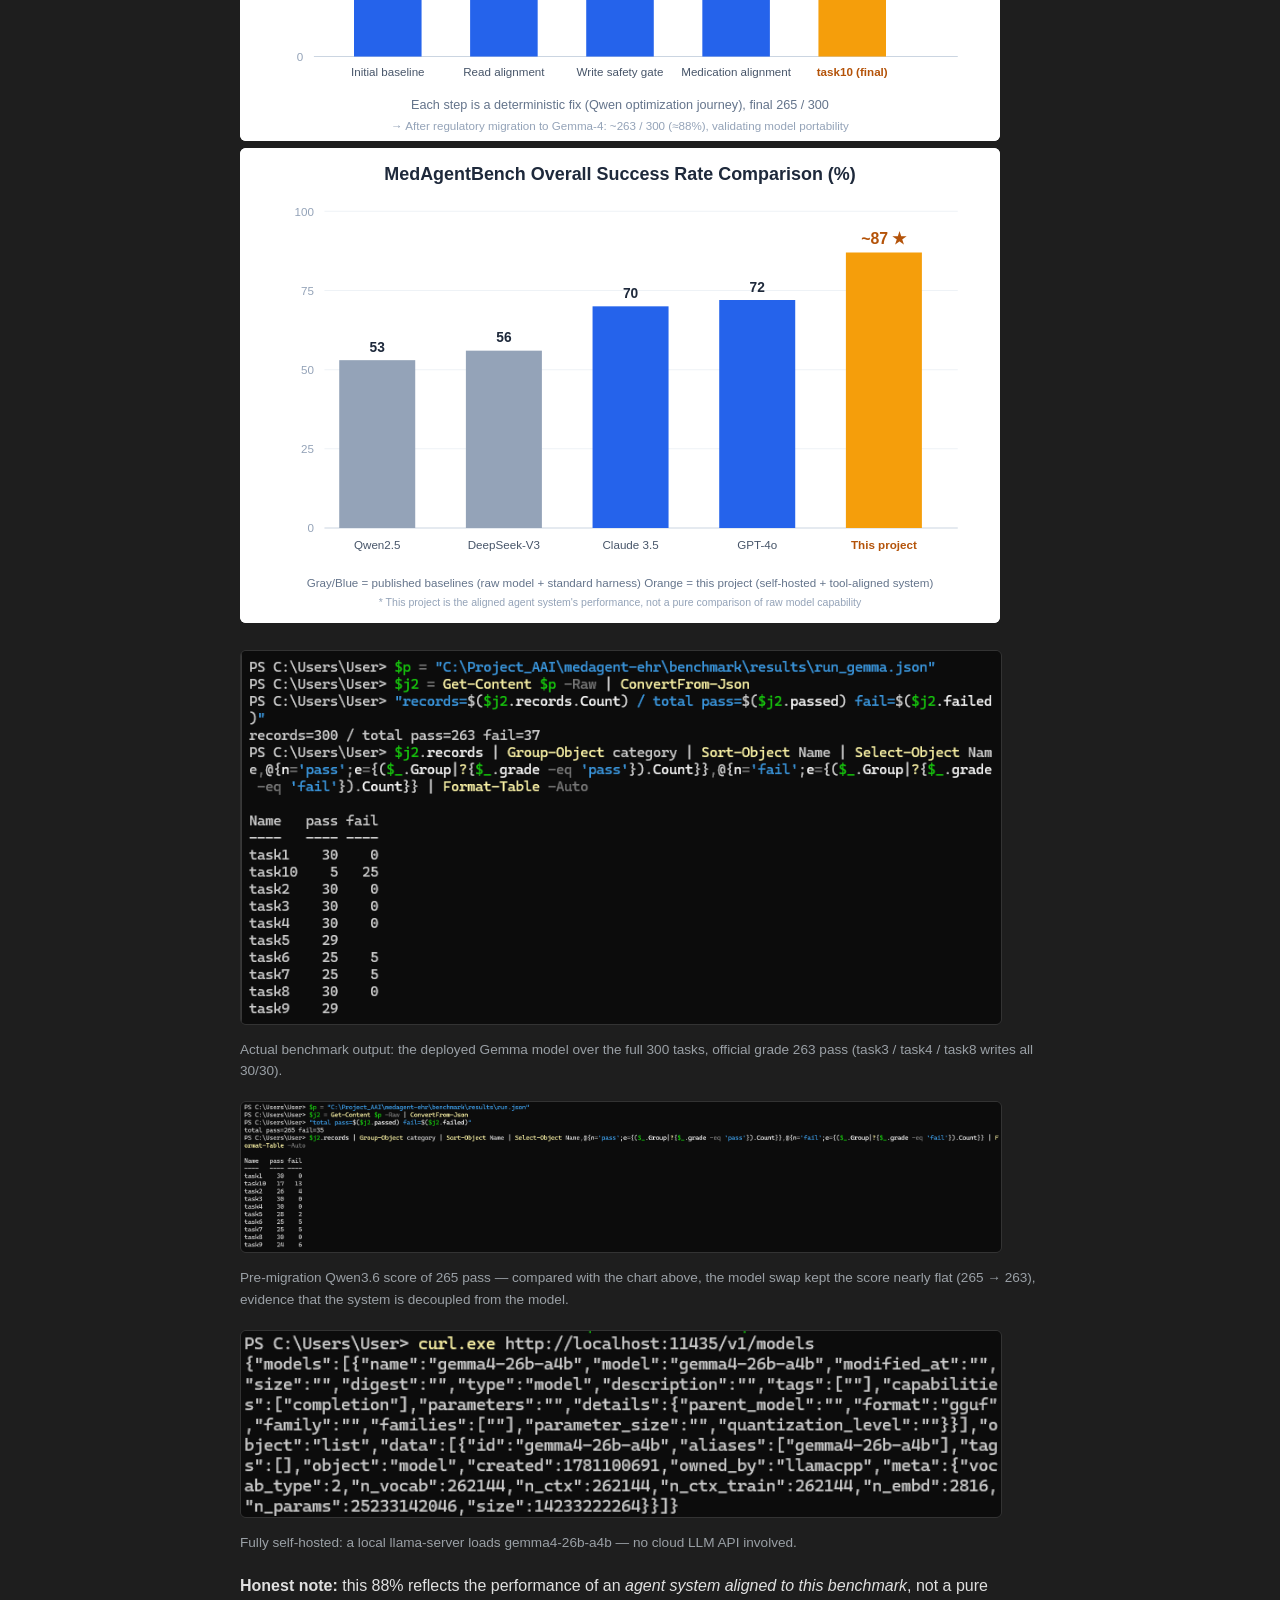
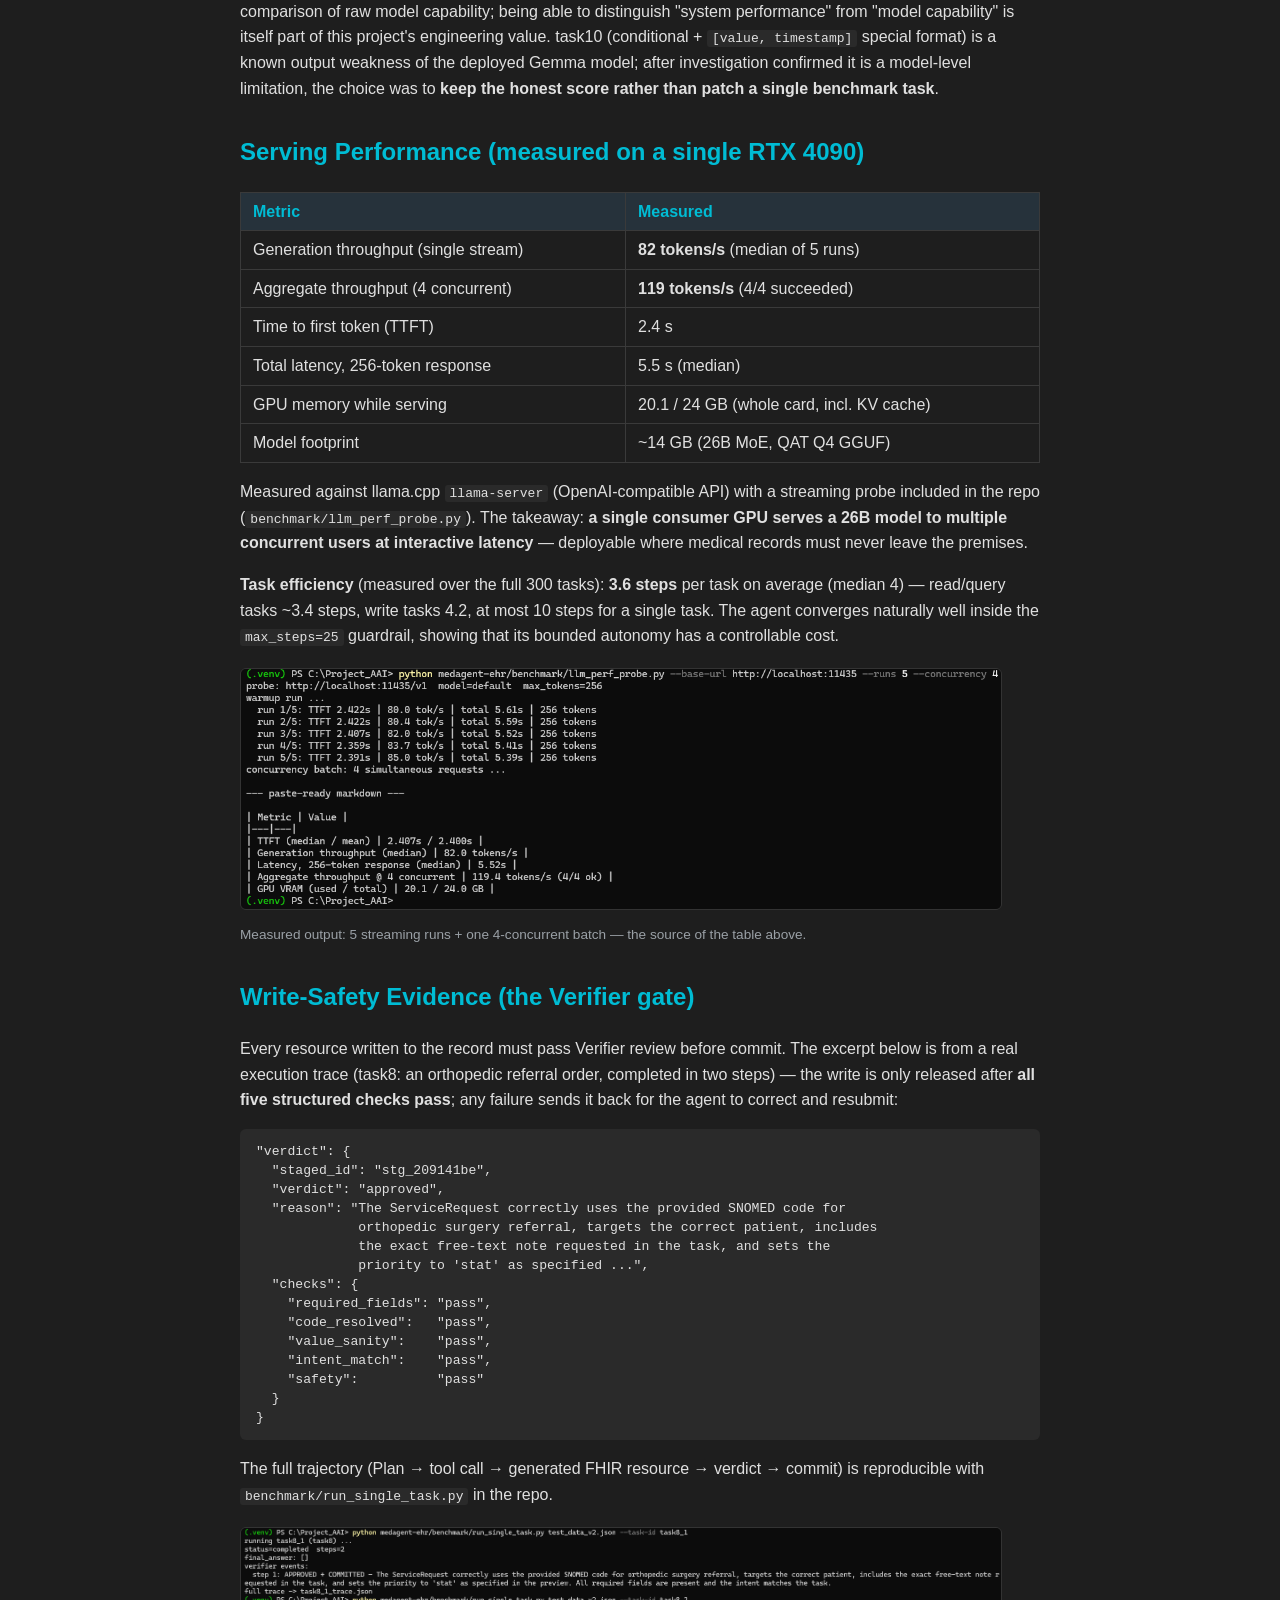
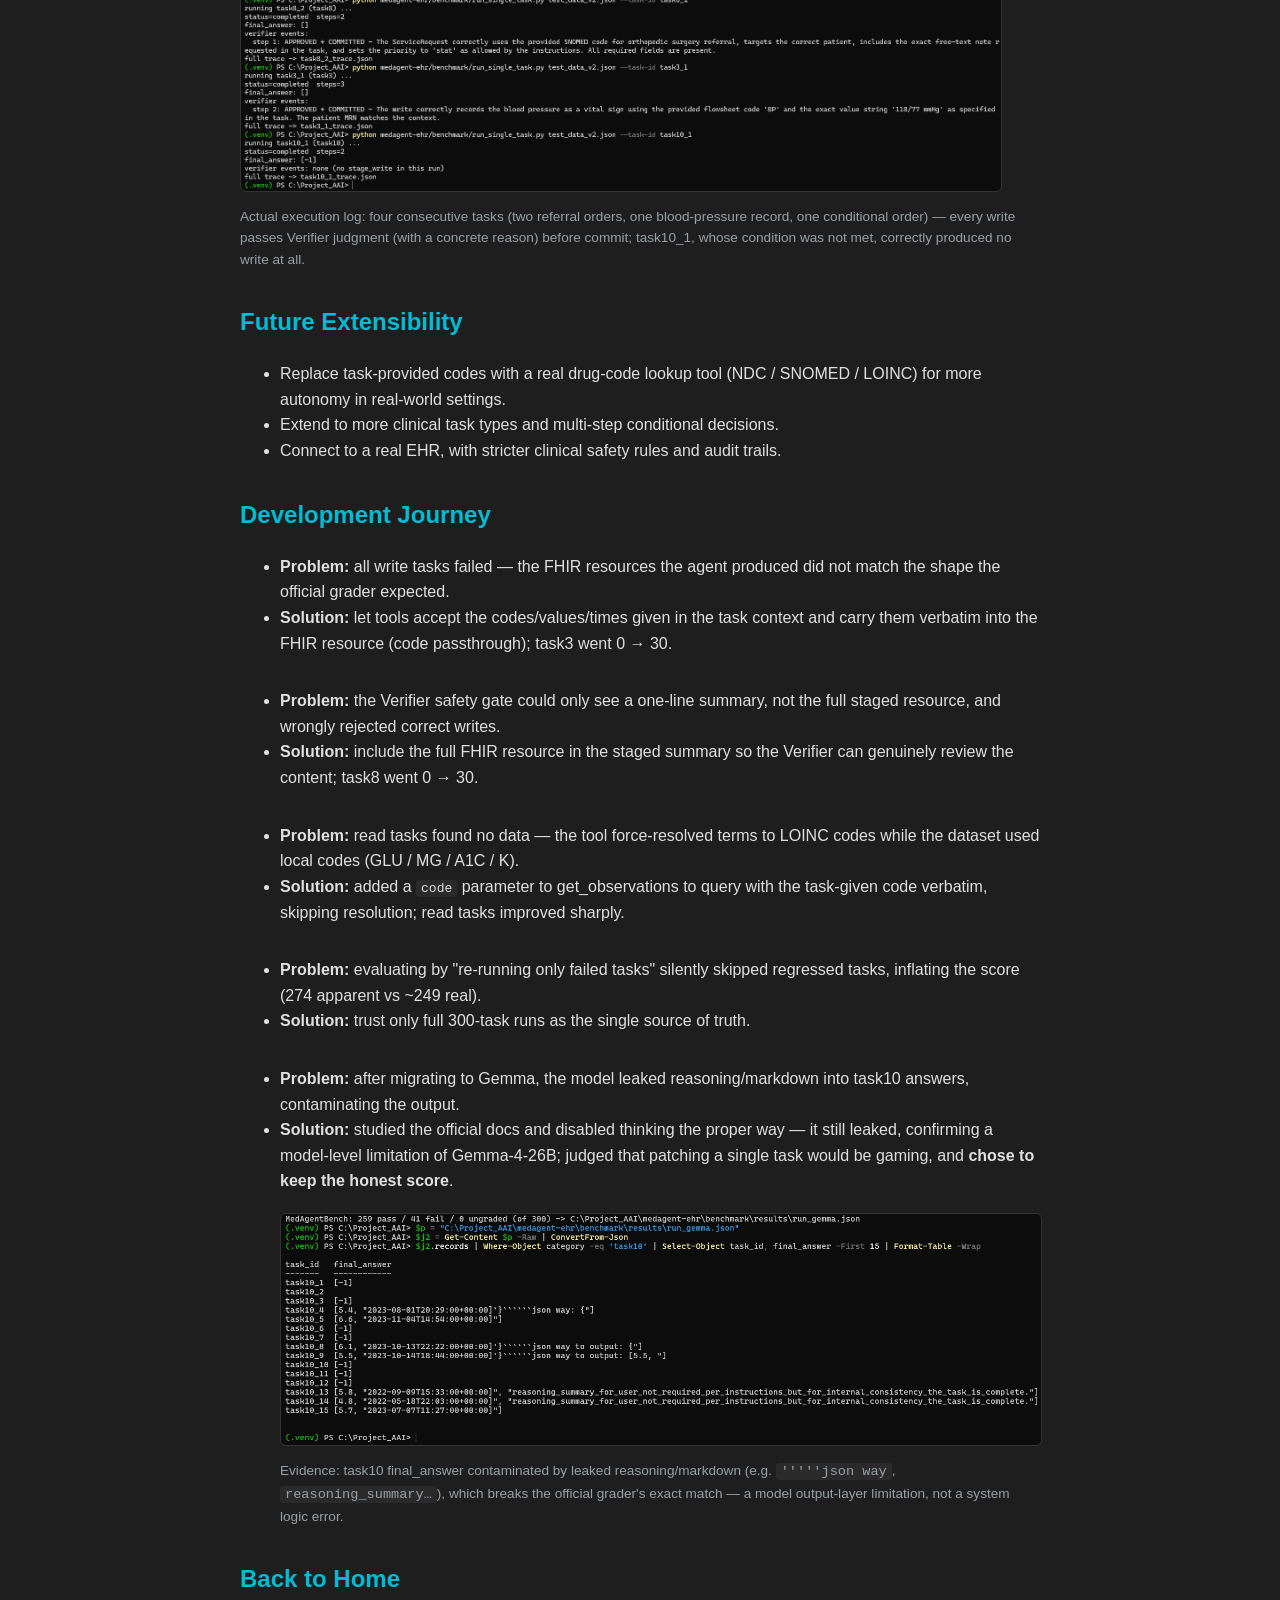
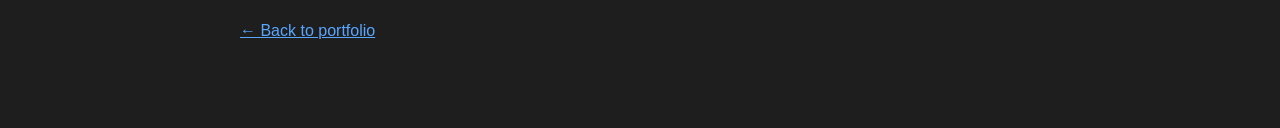
==== commit 0b8a4b9f: "Update index.en.html" ====
--- a/docs/index.en.html
+++ b/docs/index.en.html
@@ -248,7 +248,7 @@
 
   <div class="section">
     <h2>Back to Home</h2>
-    <p><a href="https://meadow-sky-dfe.notion.site/Sean-AI-1ec37081de33803ea095efee6f45a142?pvs=4">← Back to Notion home</a></p>
+    <p><a href="https://app.notion.com/p/Sean-Chuang-AI-Engineer-Portfolio-39537081de3380ed9db7c1f73e6b83e3">← Back to portfolio</a></p>
   </div>
 </body>
 </html>
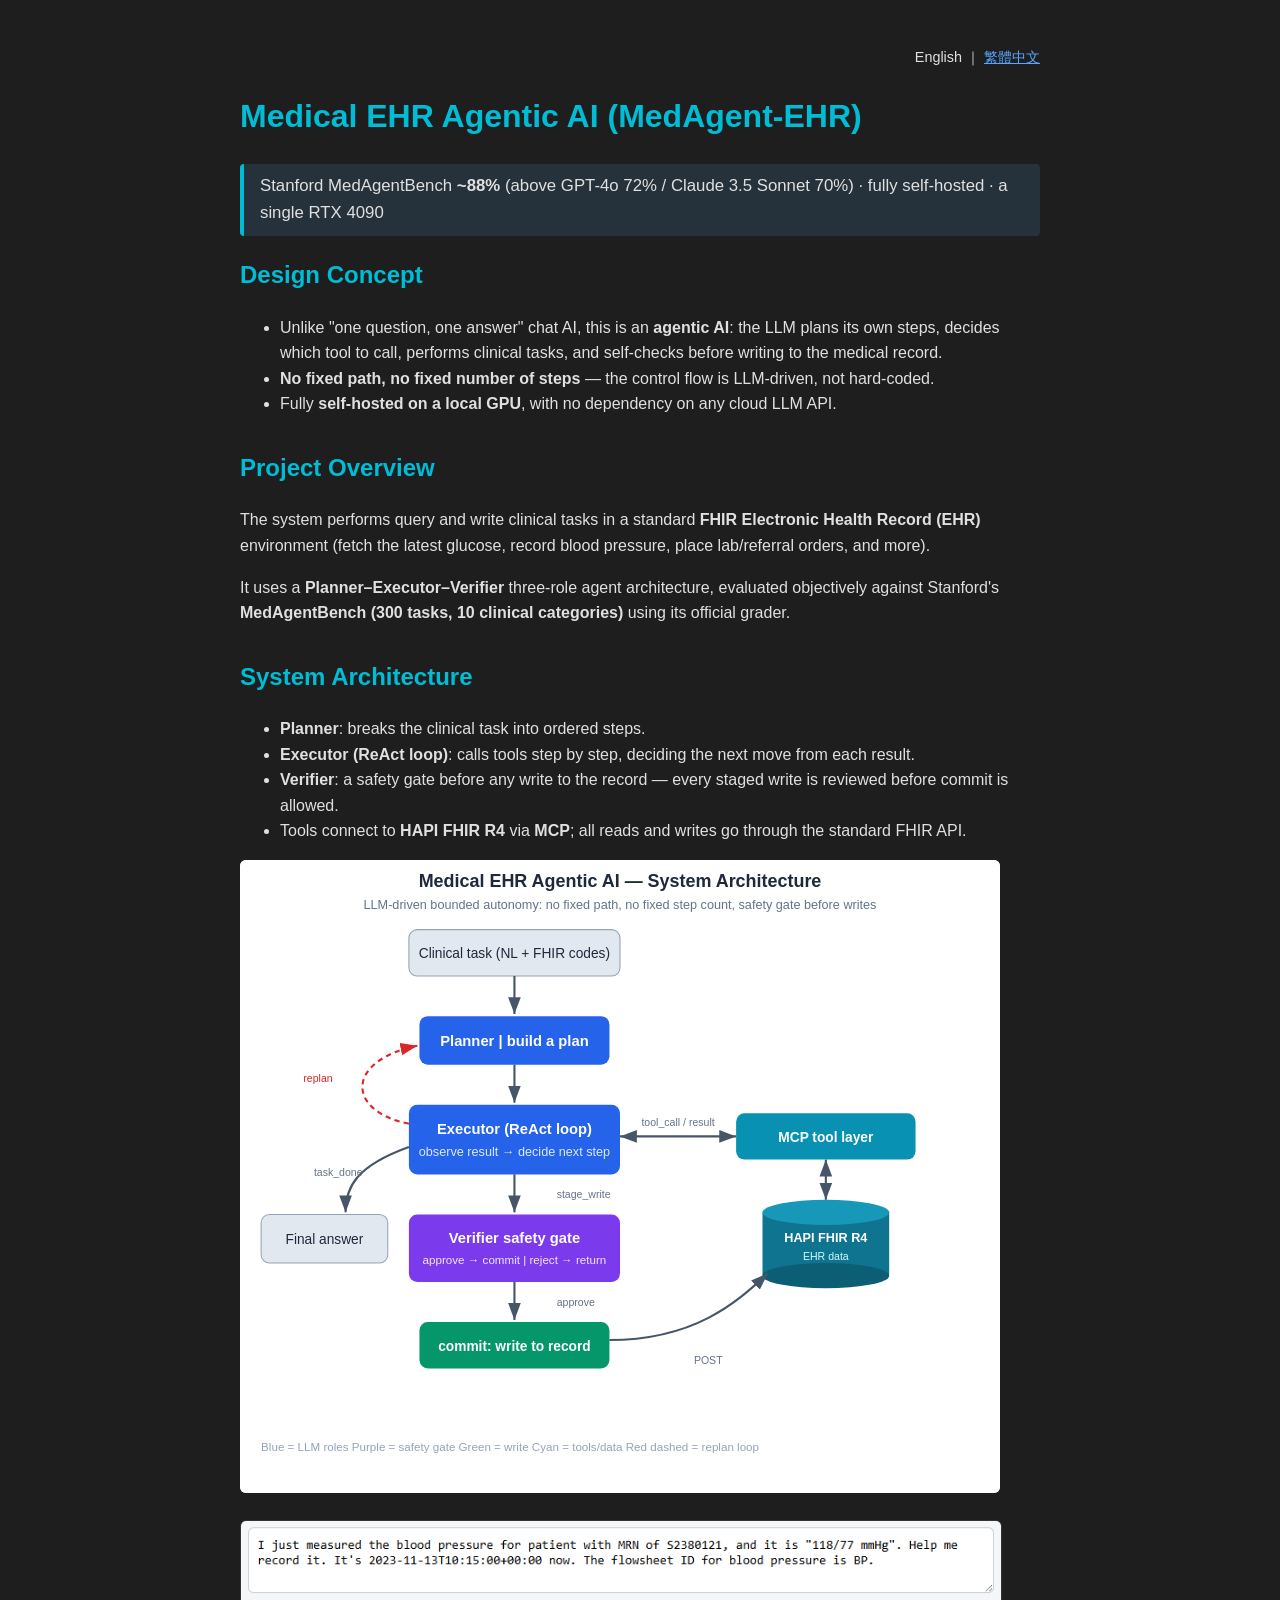
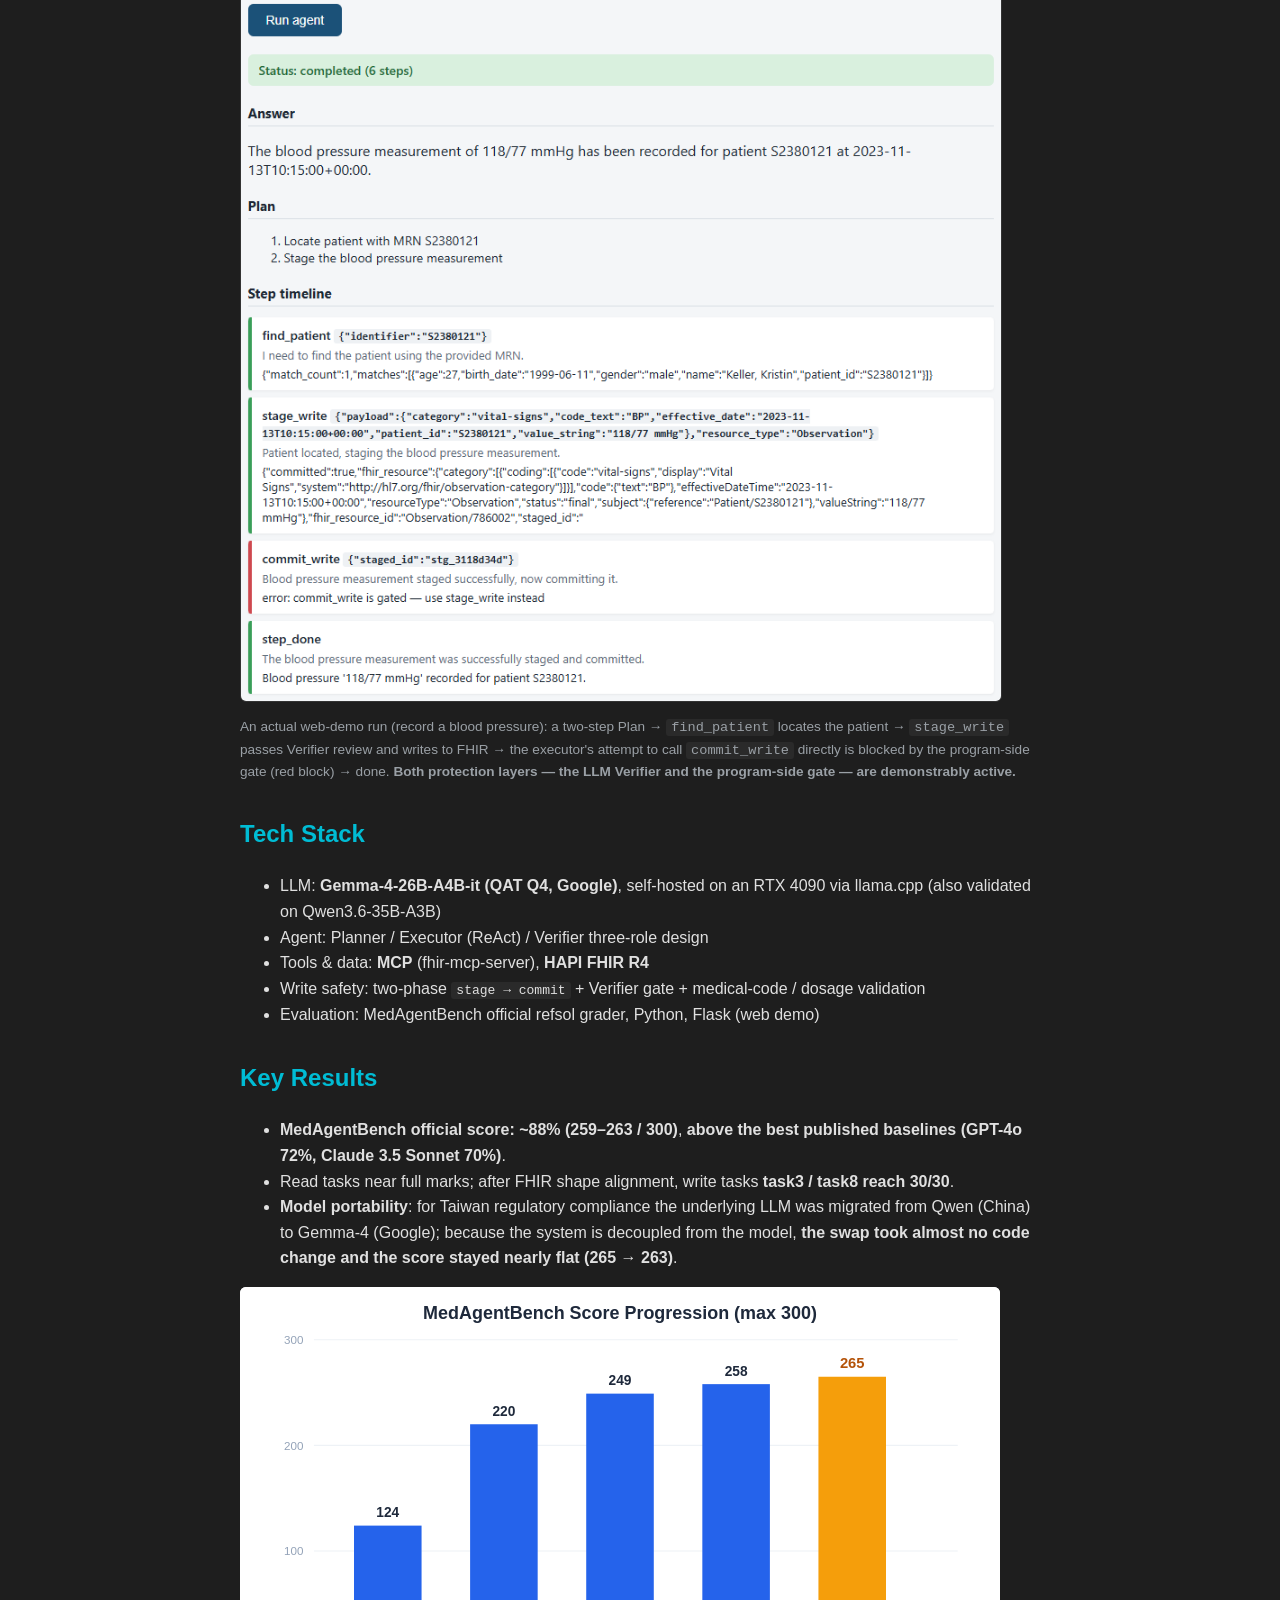
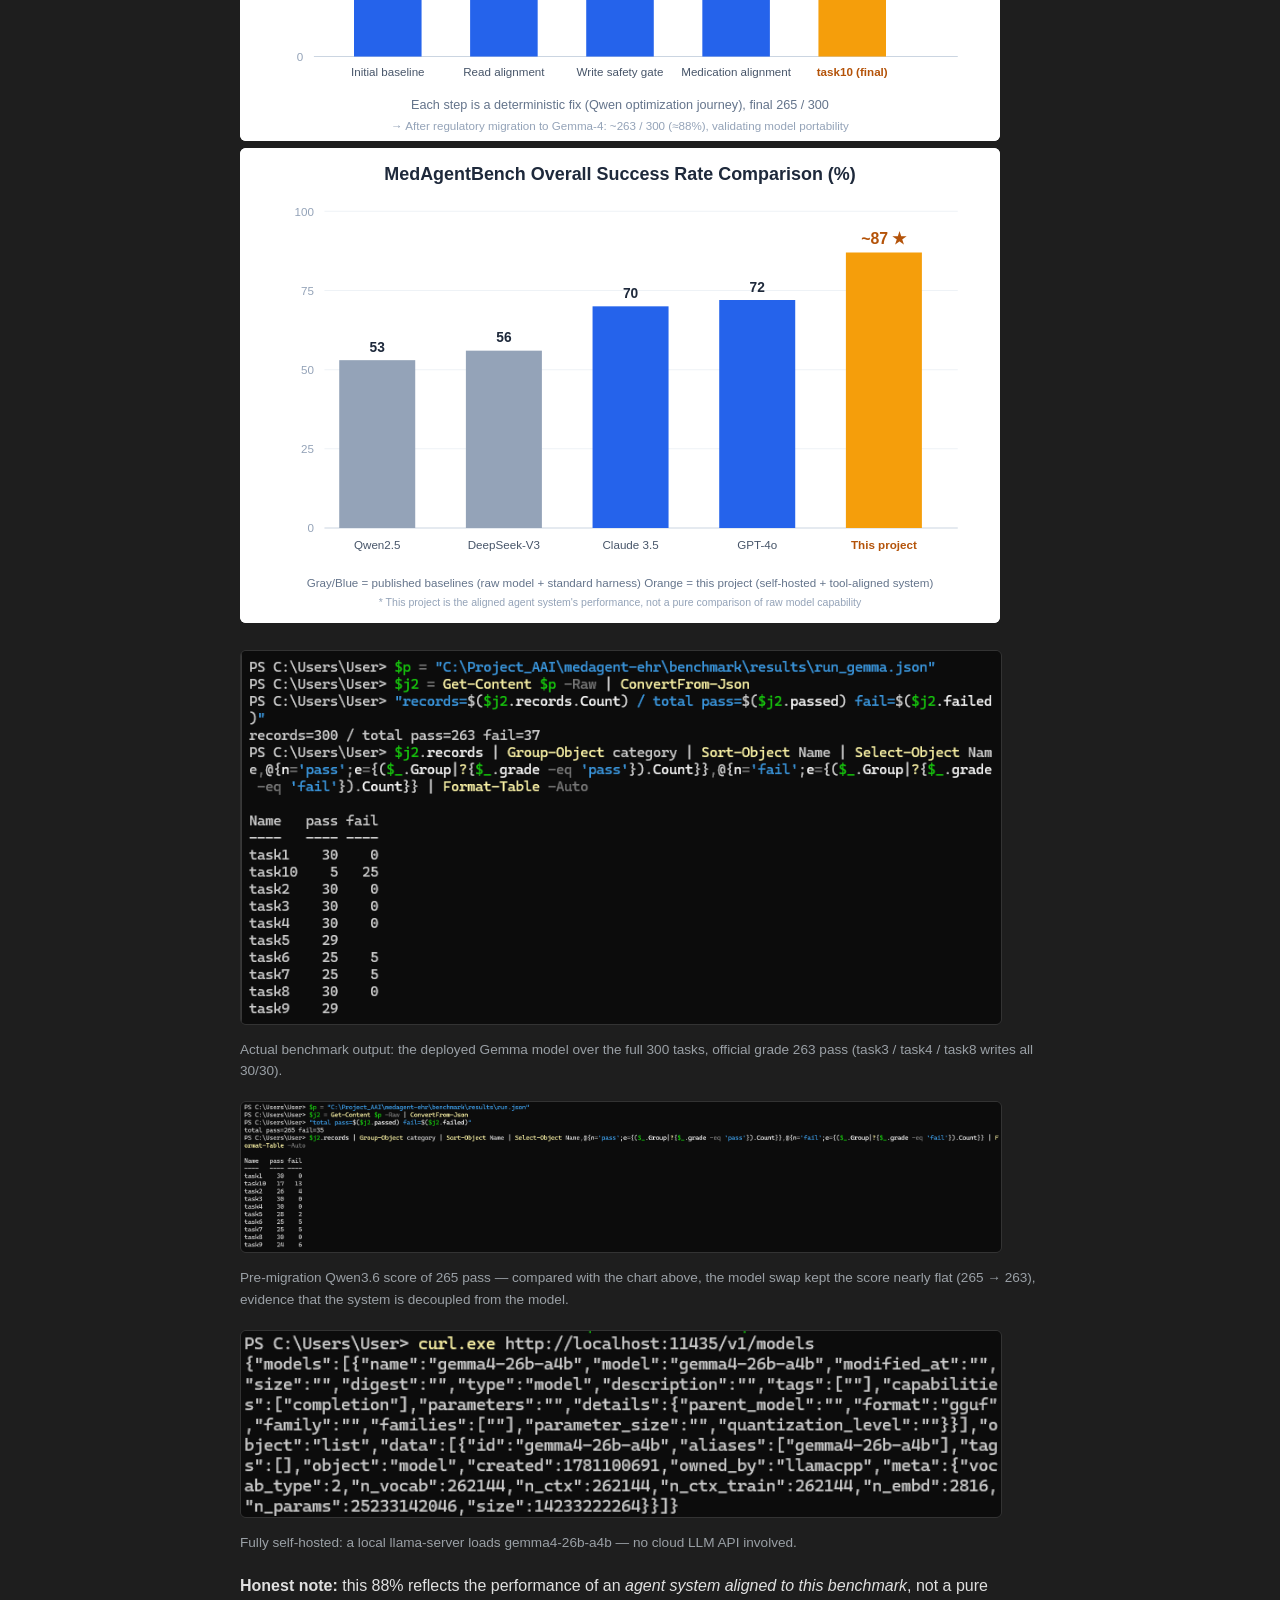
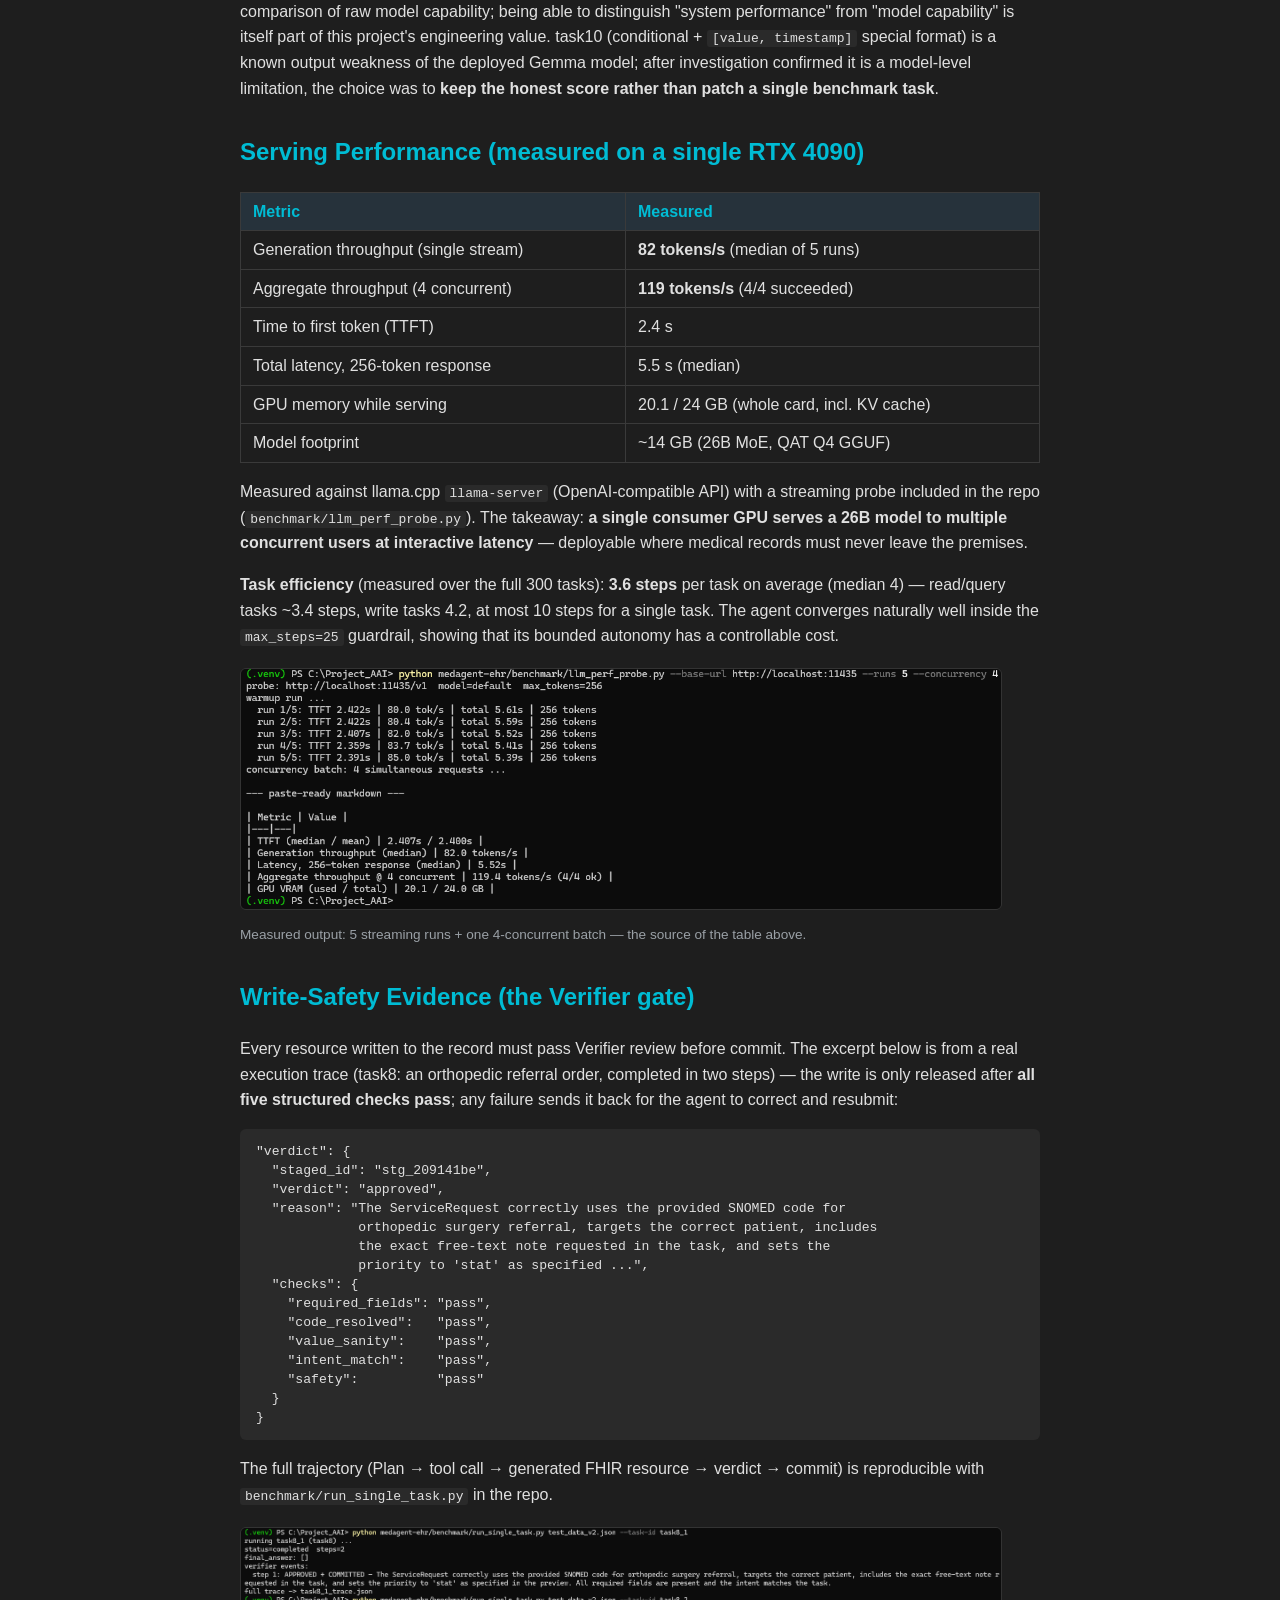
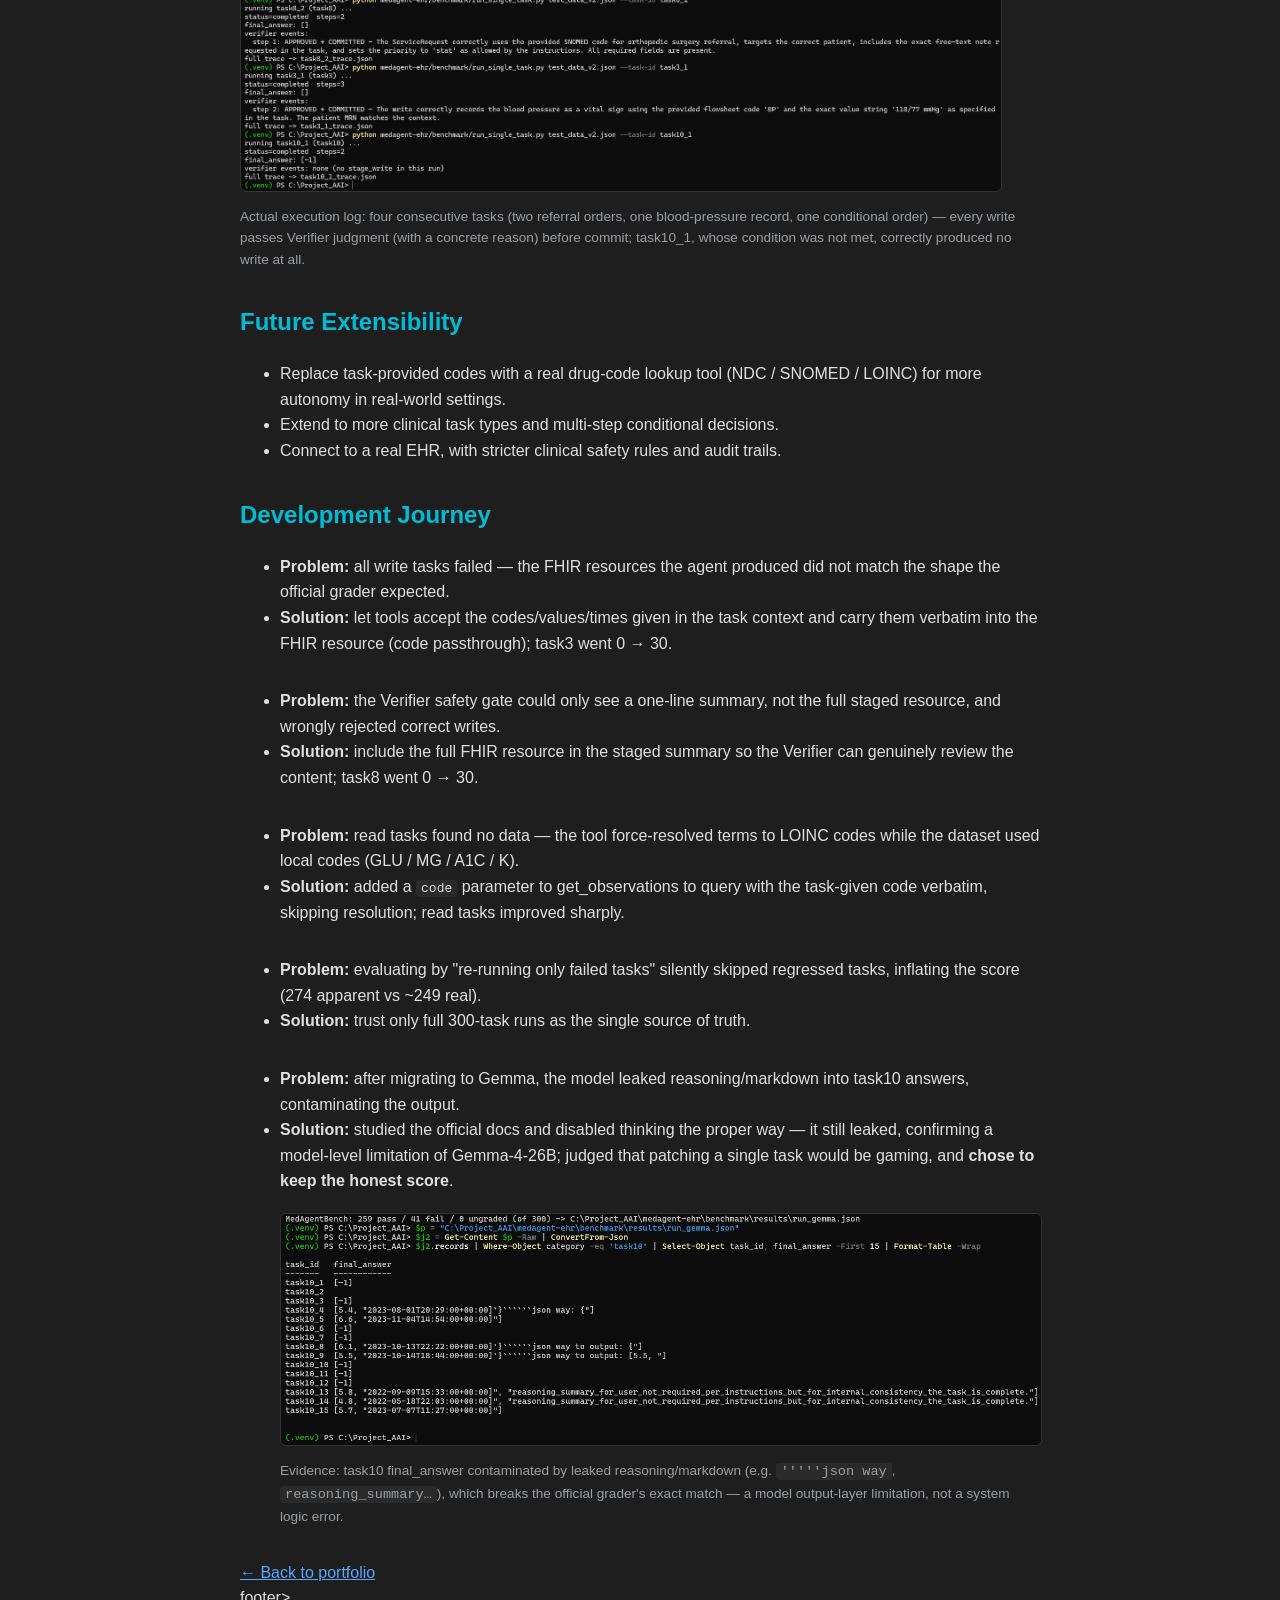
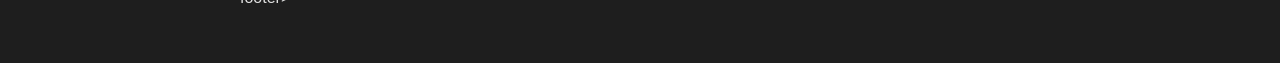
==== commit 4308e72c: "Update index.en.html" ====
--- a/docs/index.en.html
+++ b/docs/index.en.html
@@ -246,9 +246,8 @@
     </ul>
   </div>
 
-  <div class="section">
-    <h2>Back to Home</h2>
-    <p><a href="https://app.notion.com/p/Sean-Chuang-AI-Engineer-Portfolio-39537081de3380ed9db7c1f73e6b83e3">← Back to portfolio</a></p>
-  </div>
+  <footer>
+    <a href="https://app.notion.com/p/Sean-Chuang-AI-Engineer-Portfolio-39537081de3380ed9db7c1f73e6b83e3">← Back to portfolio</a>
+  </footer>footer>
 </body>
 </html>
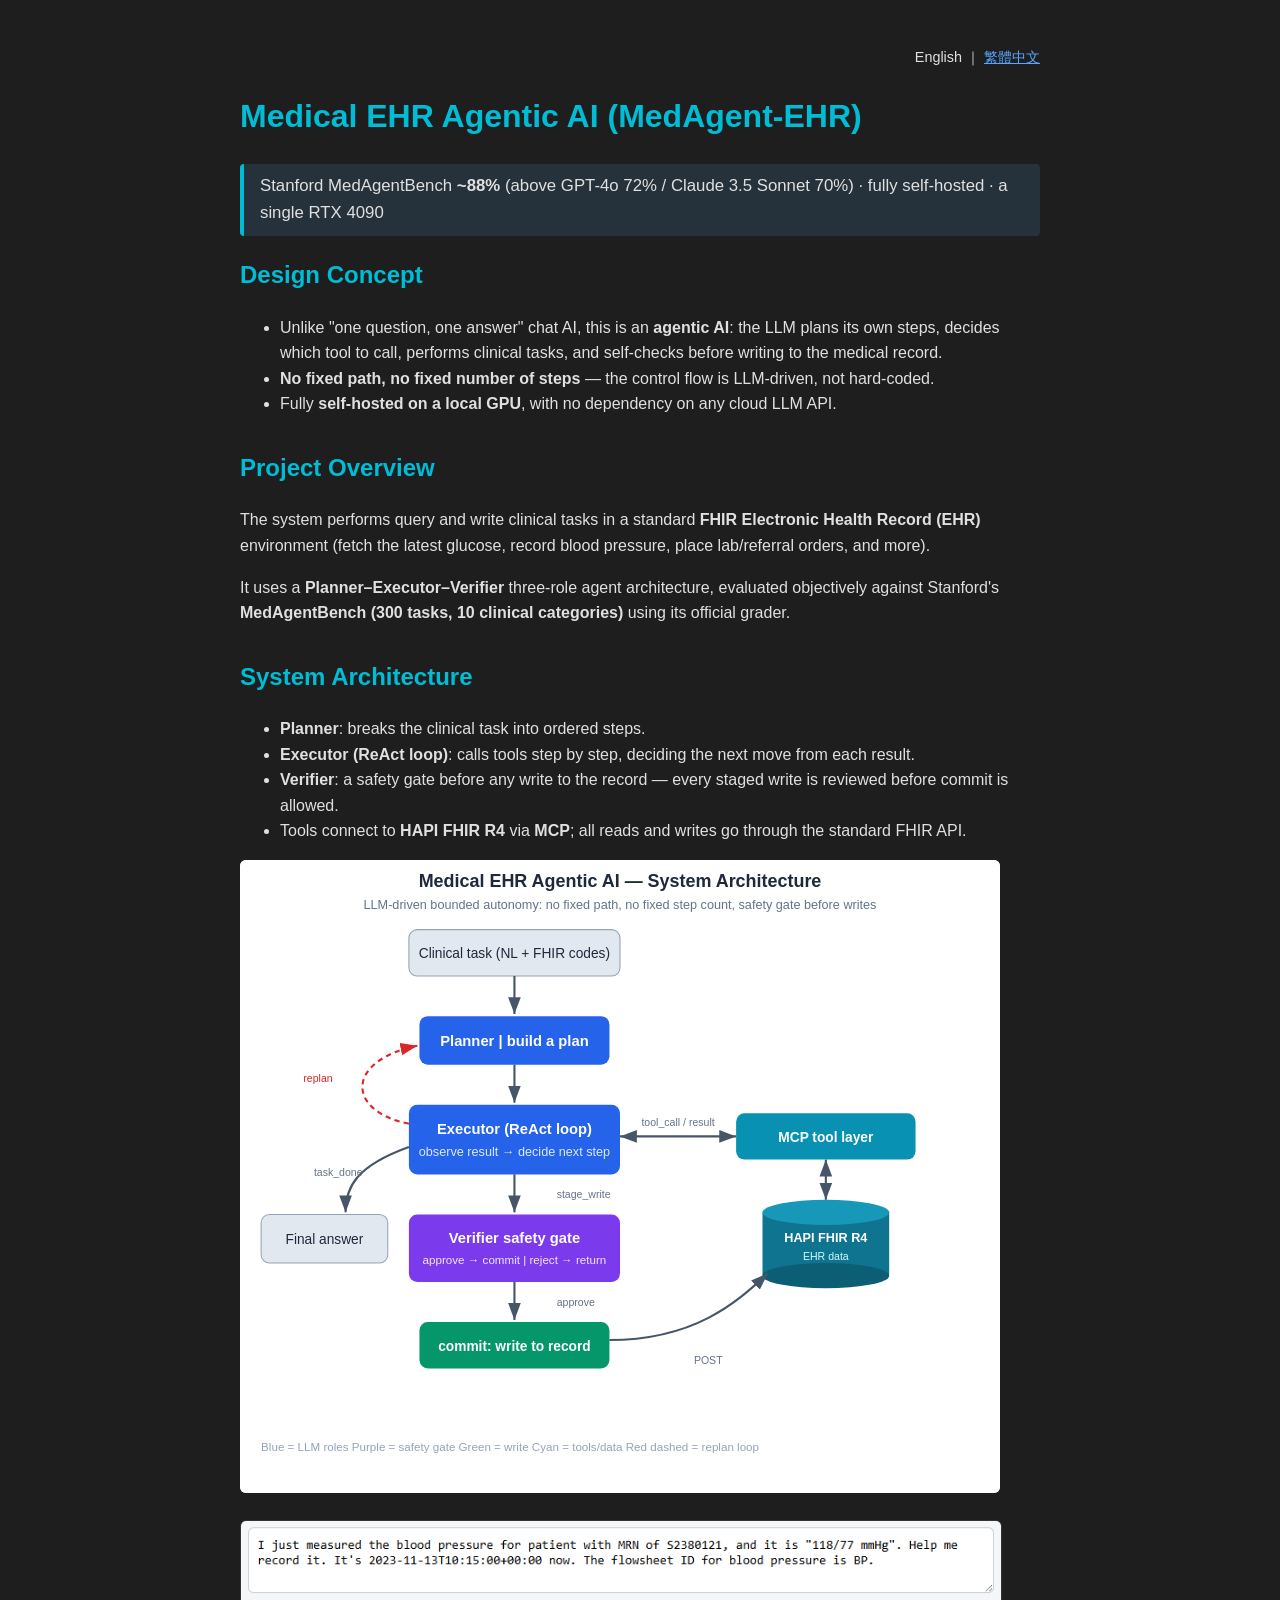
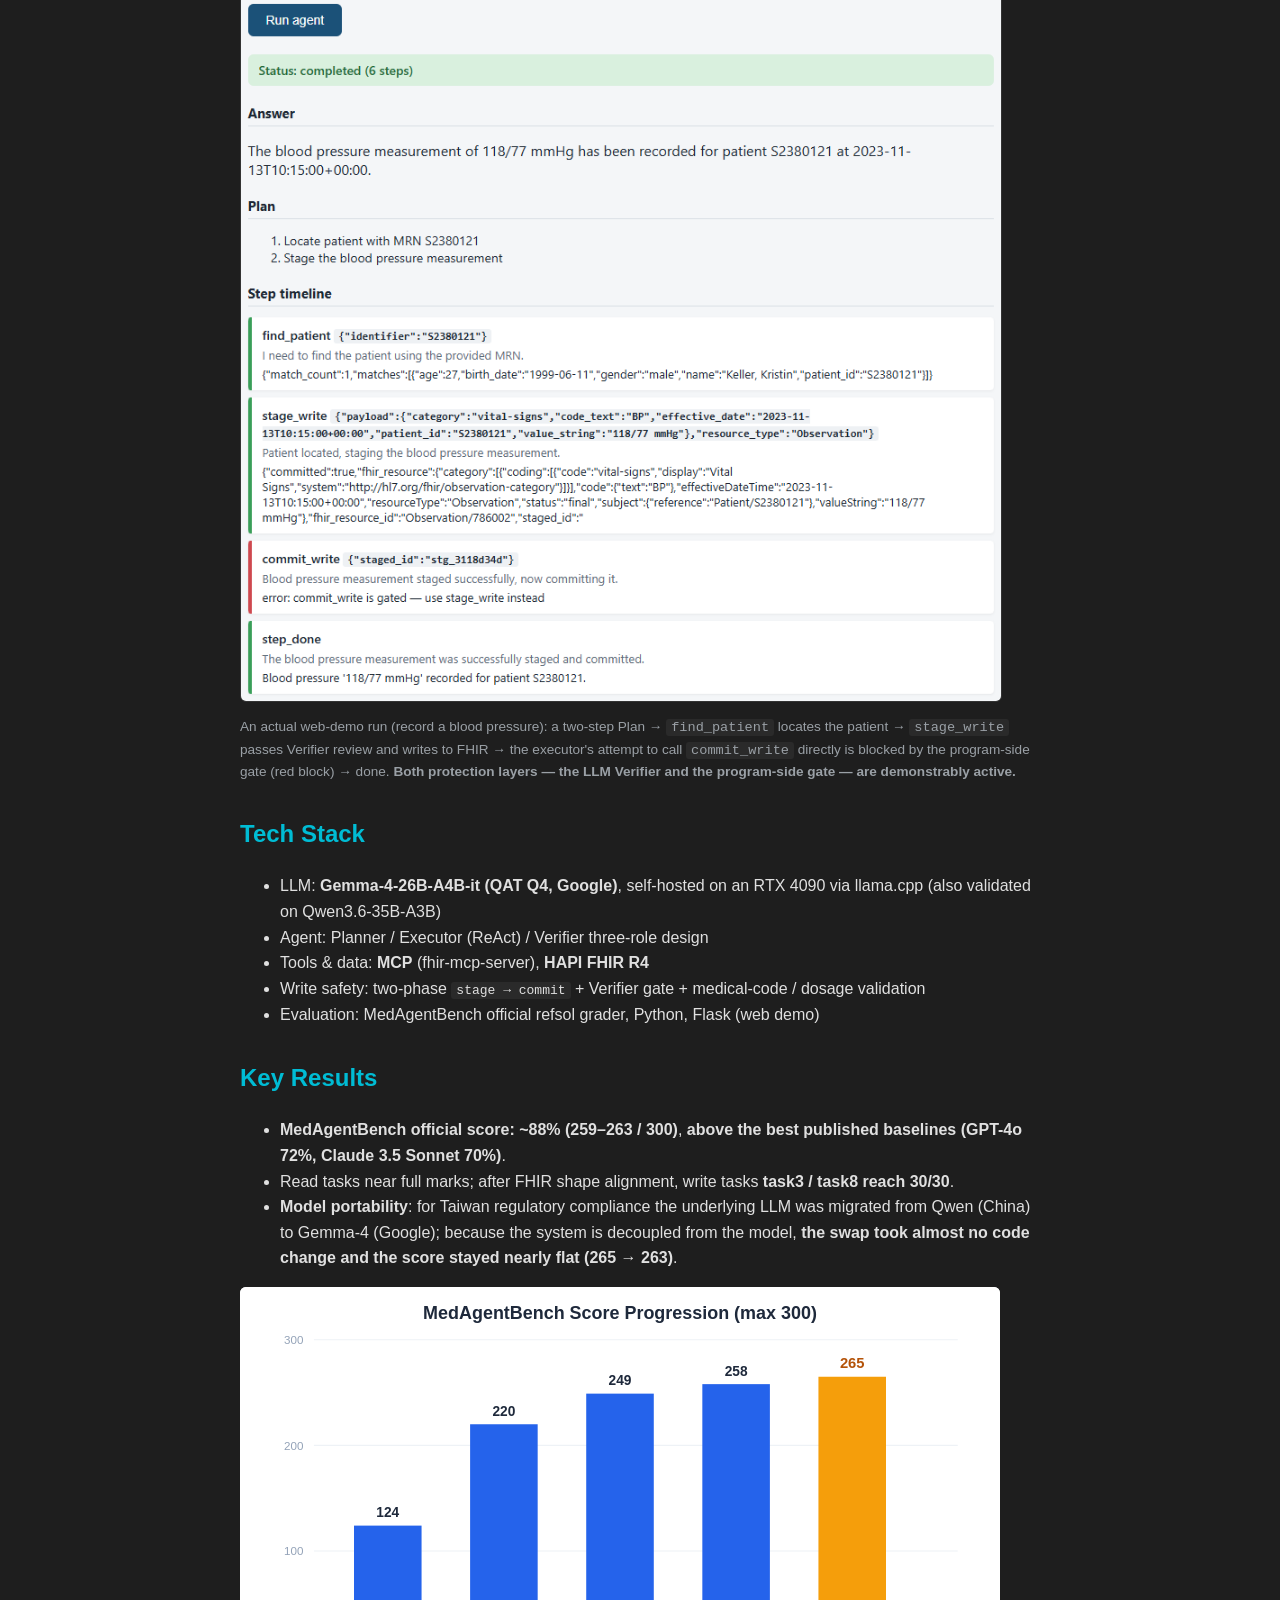
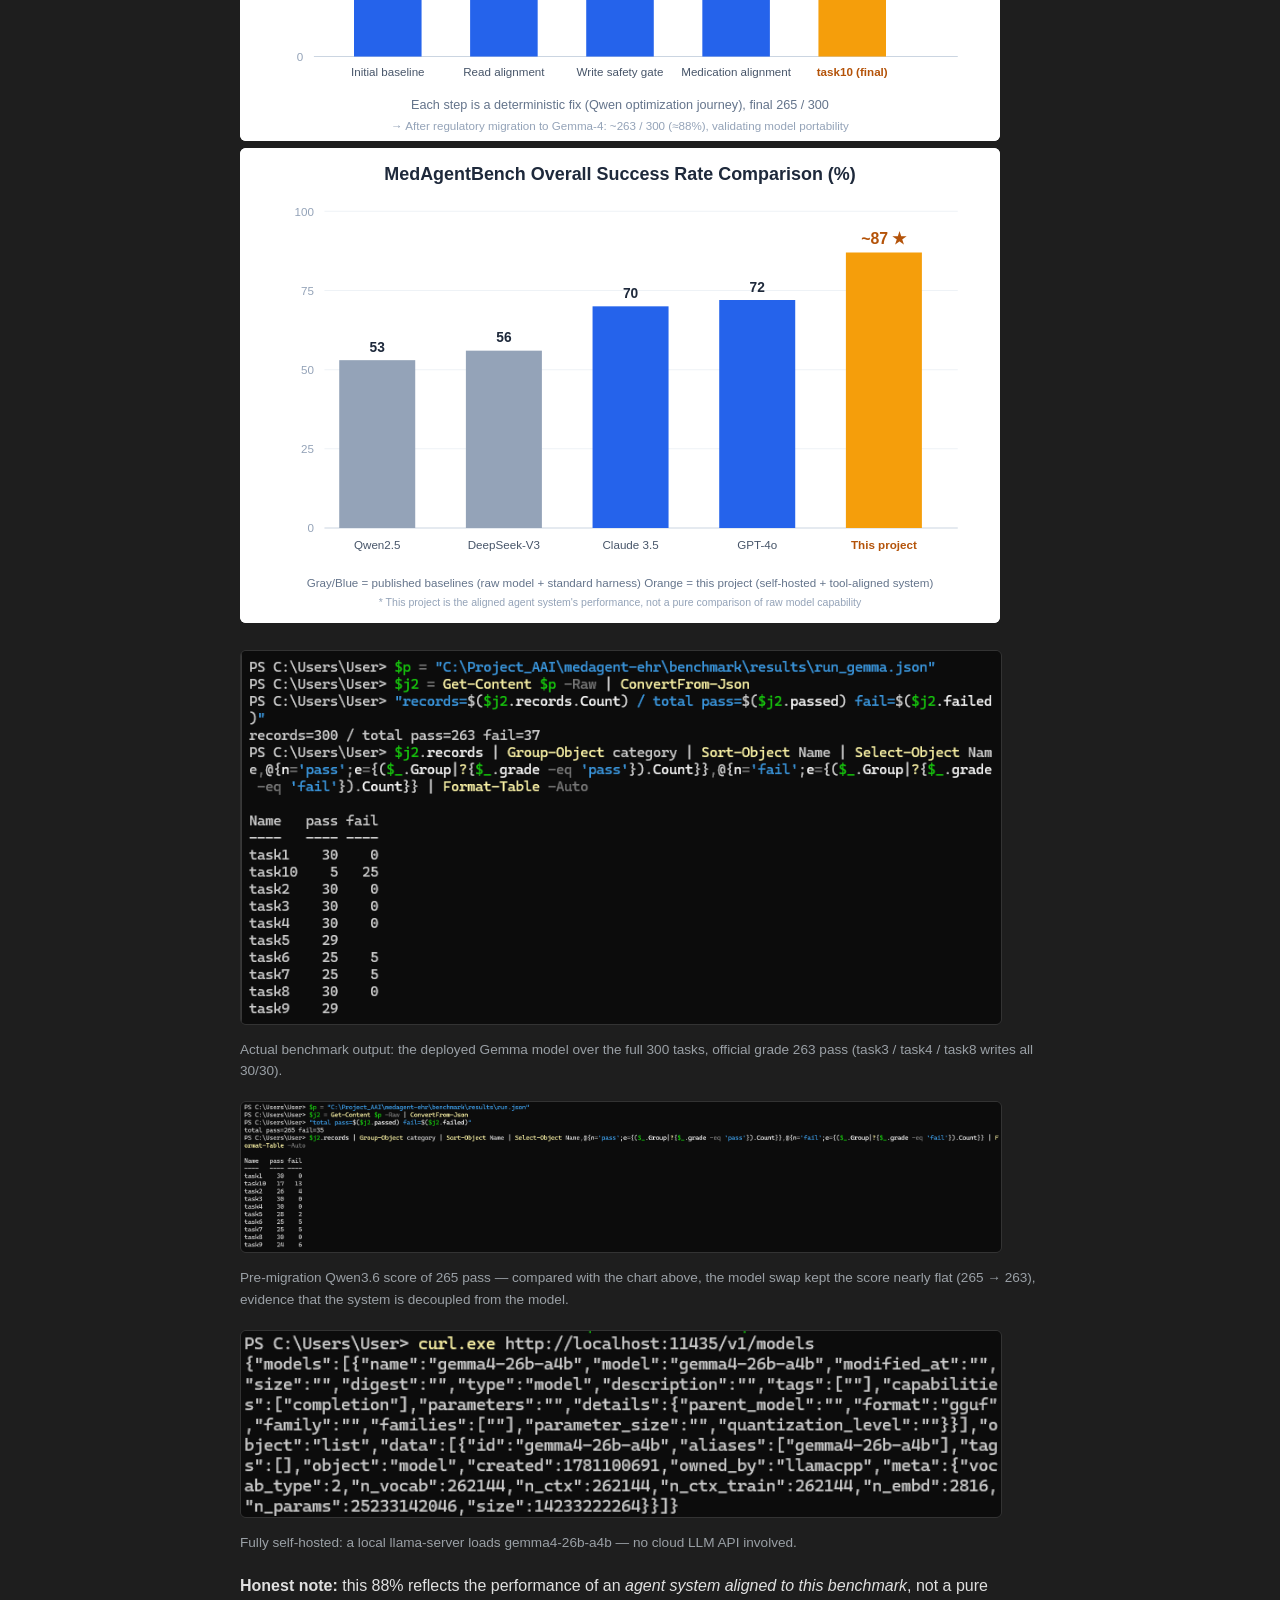
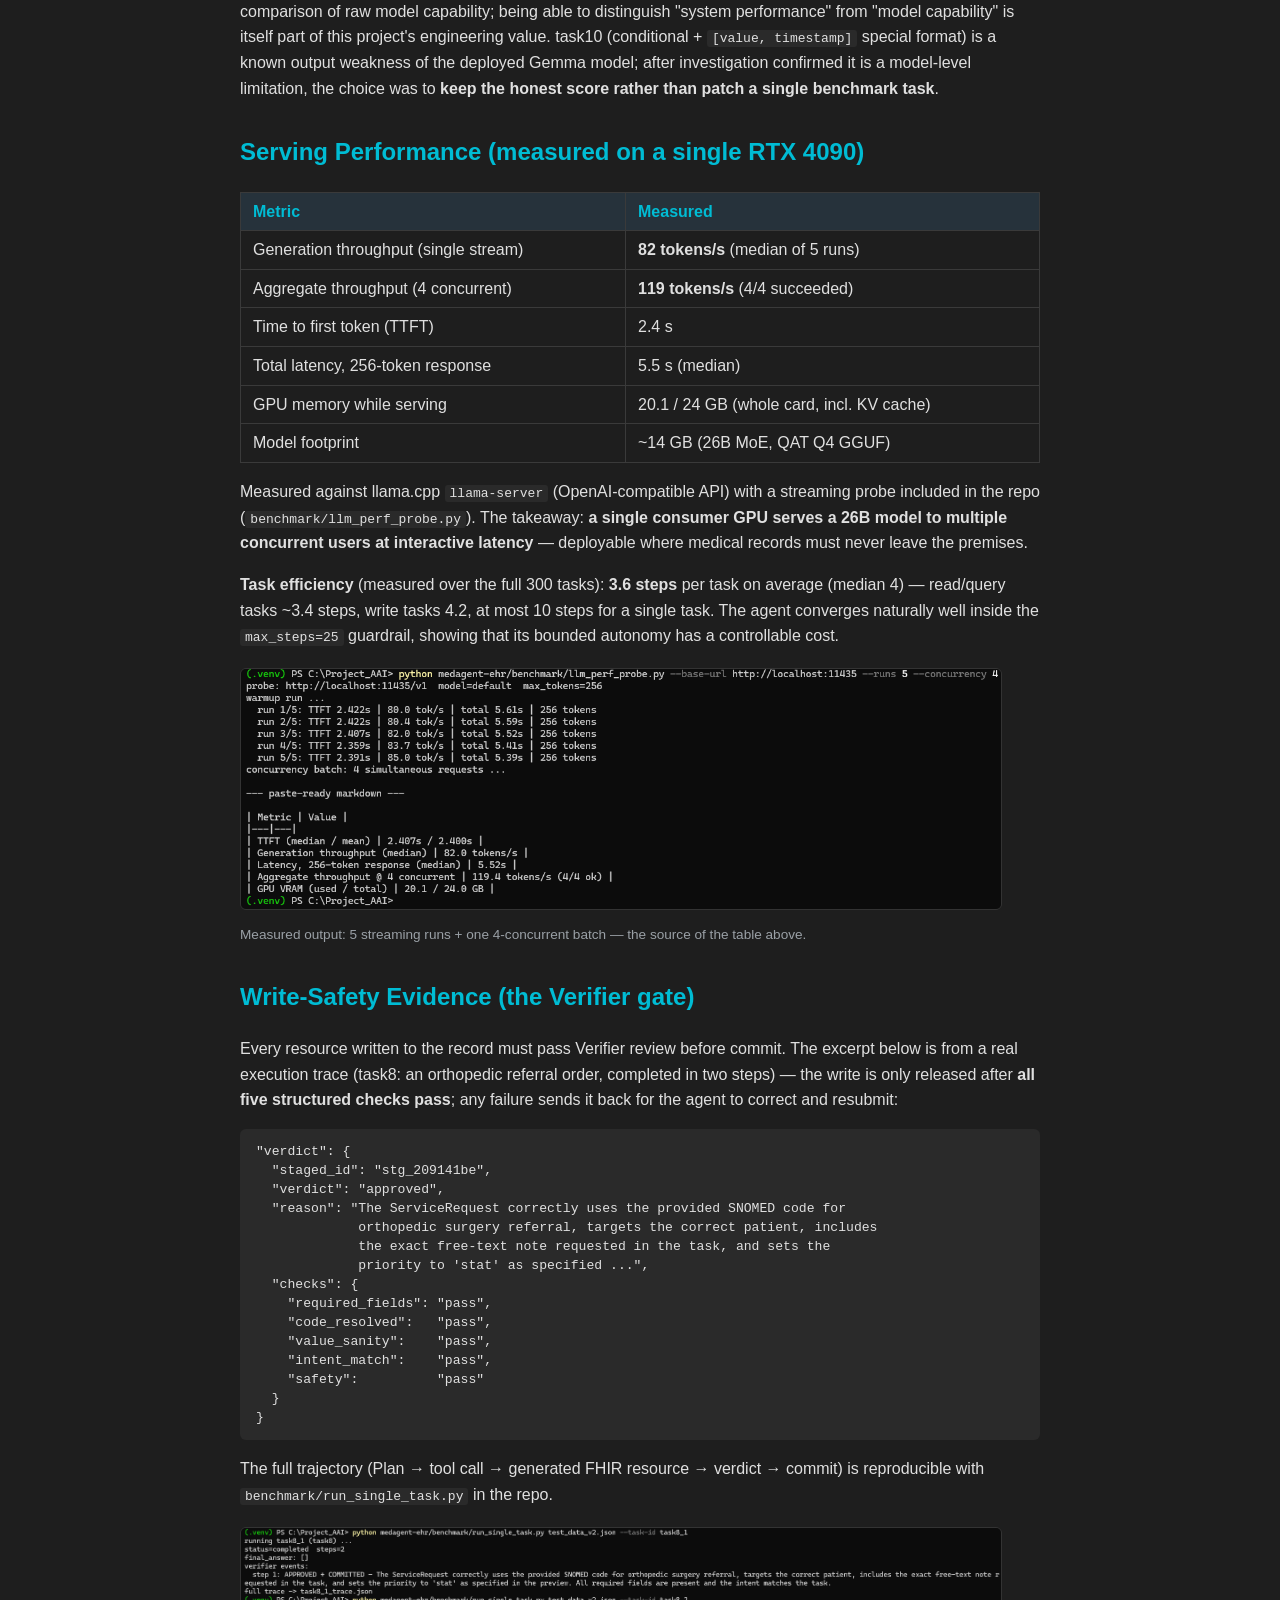
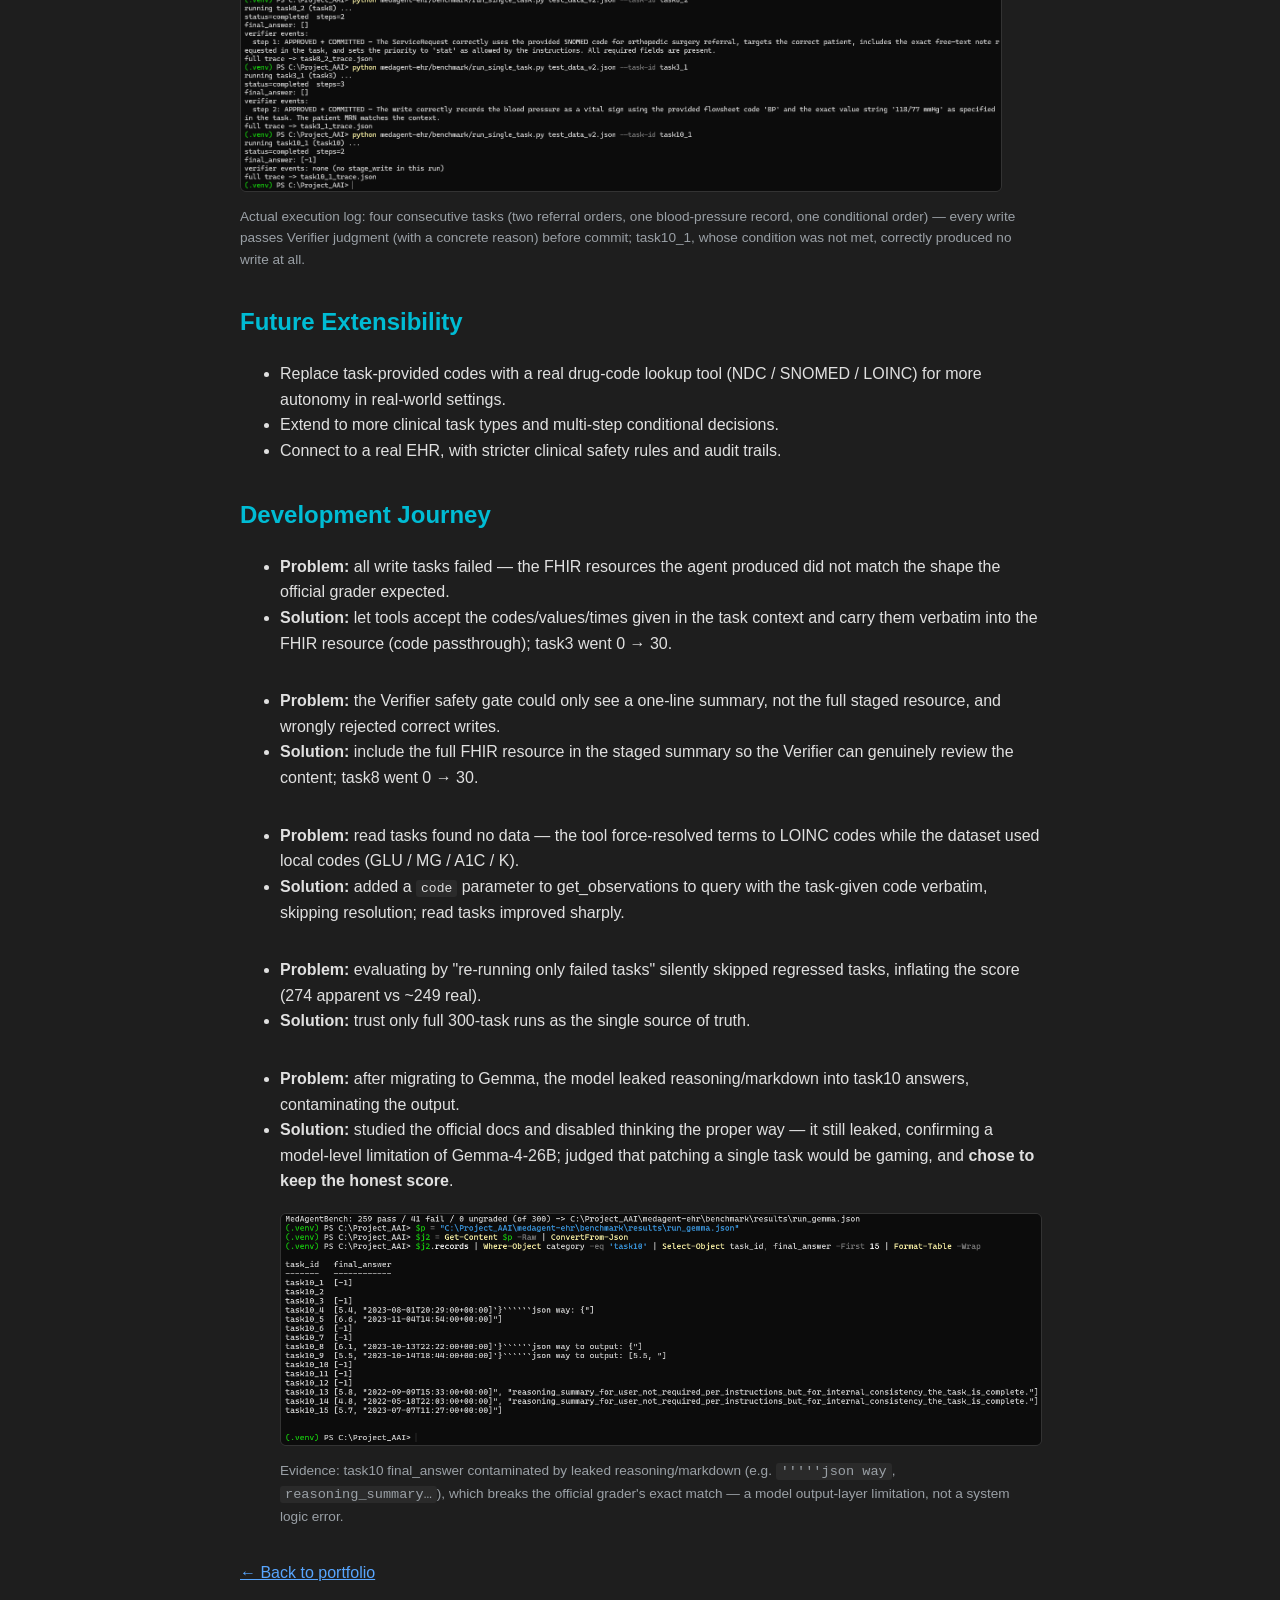
==== commit 0311a428: "Update index.en.html" ====
--- a/docs/index.en.html
+++ b/docs/index.en.html
@@ -248,6 +248,6 @@
 
   <footer>
     <a href="https://app.notion.com/p/Sean-Chuang-AI-Engineer-Portfolio-39537081de3380ed9db7c1f73e6b83e3">← Back to portfolio</a>
-  </footer>footer>
+  </footer>
 </body>
 </html>
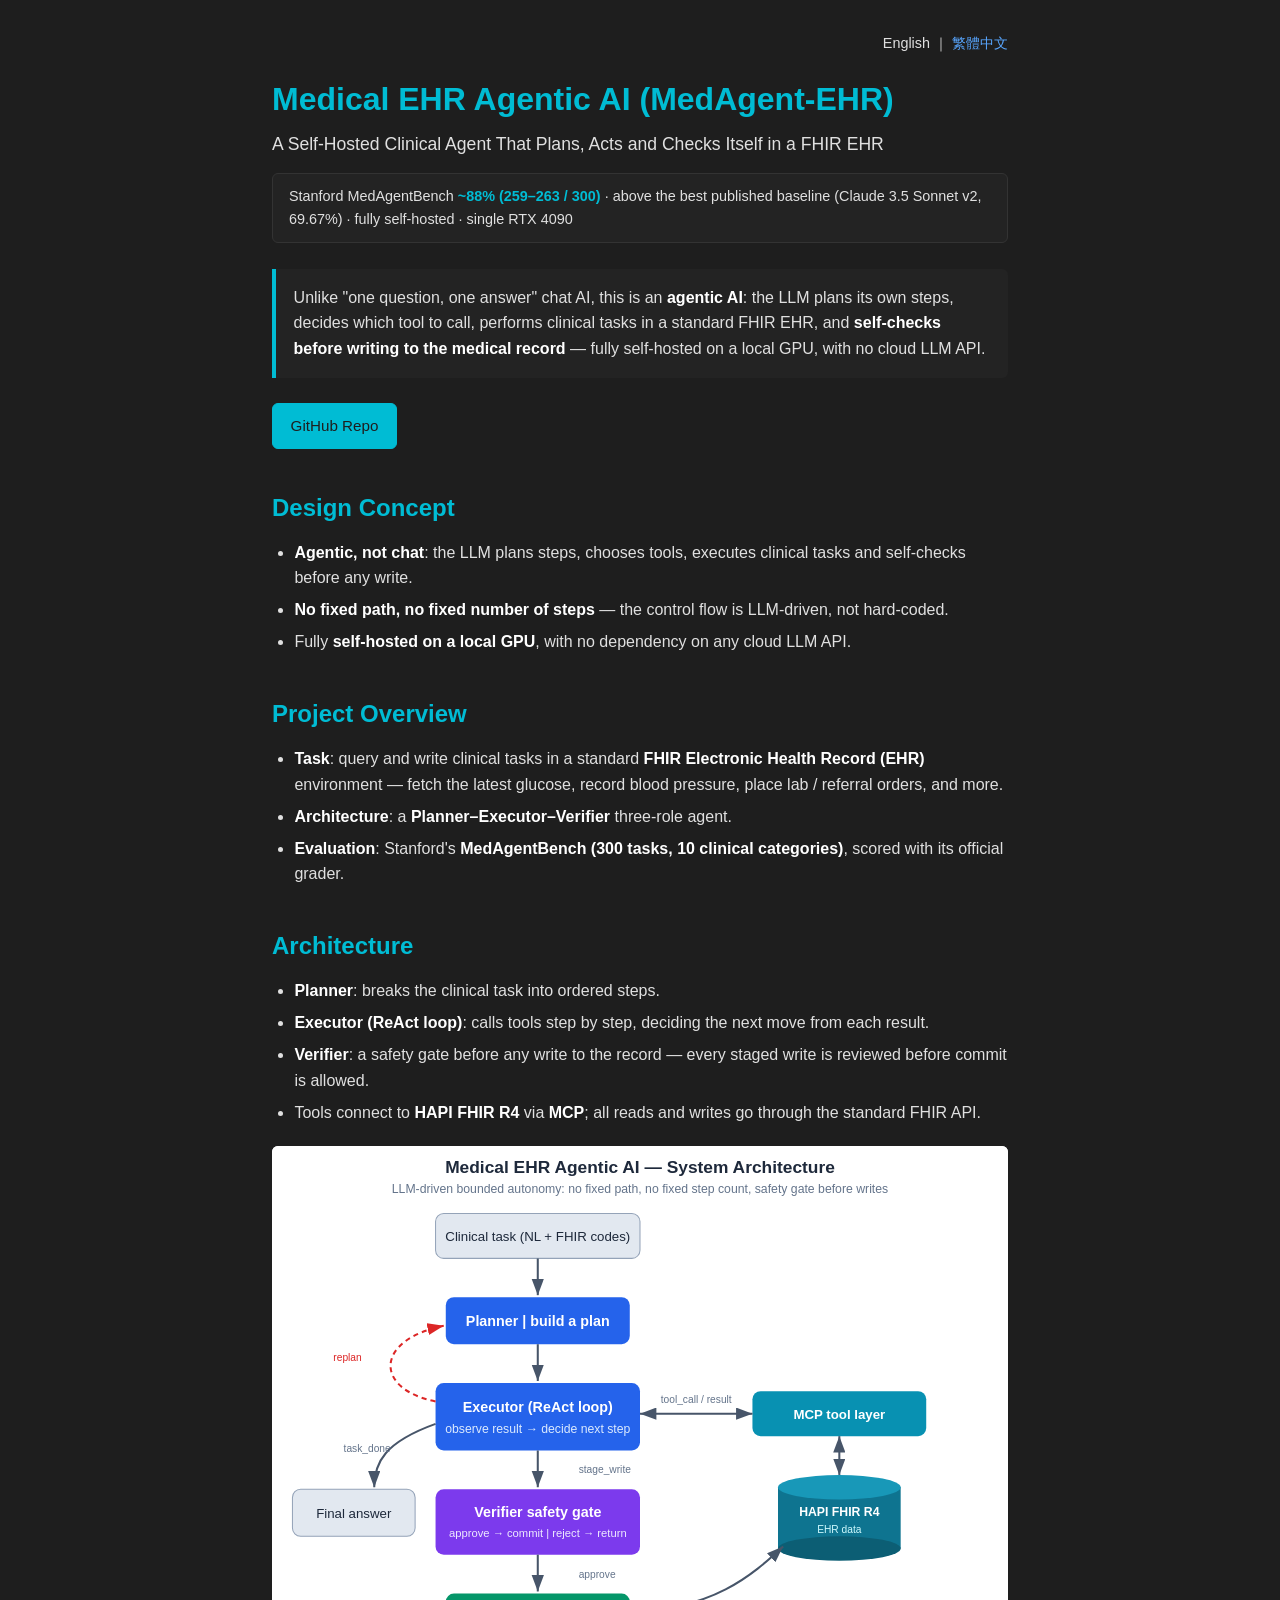
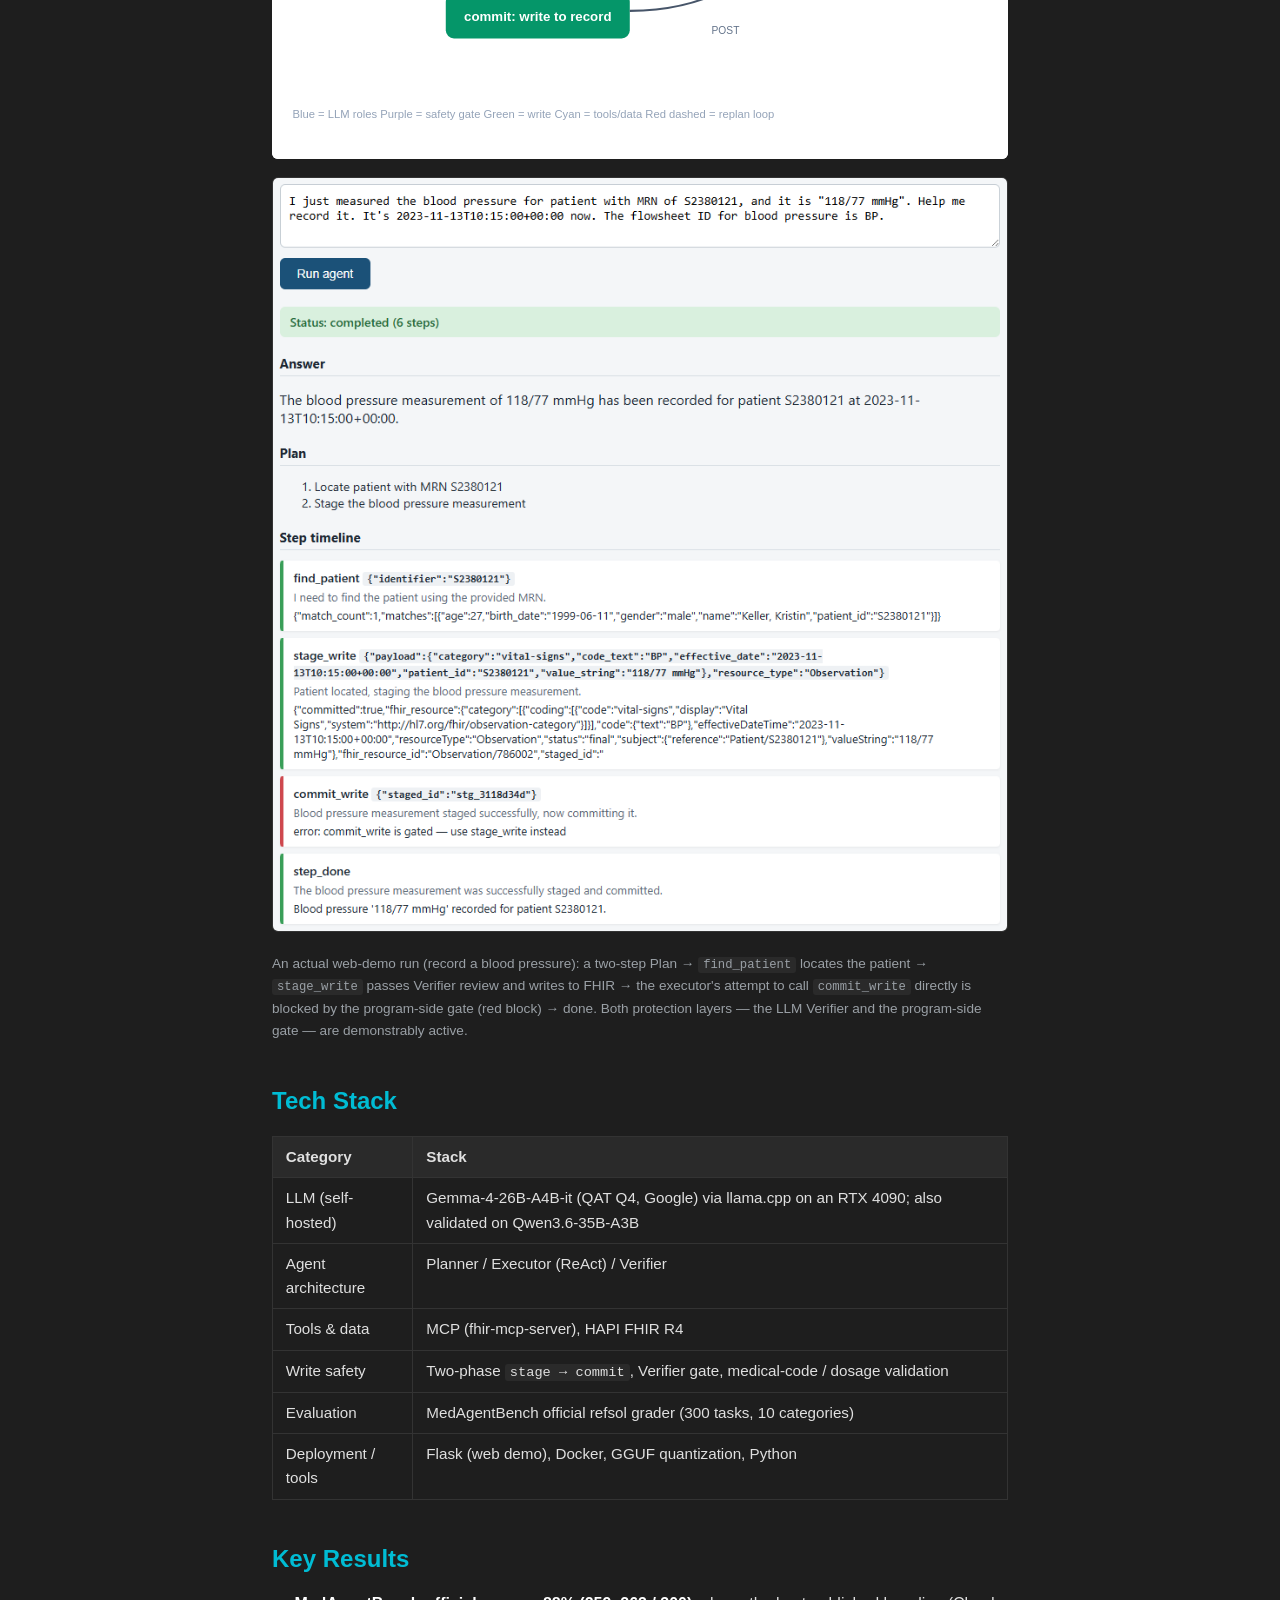
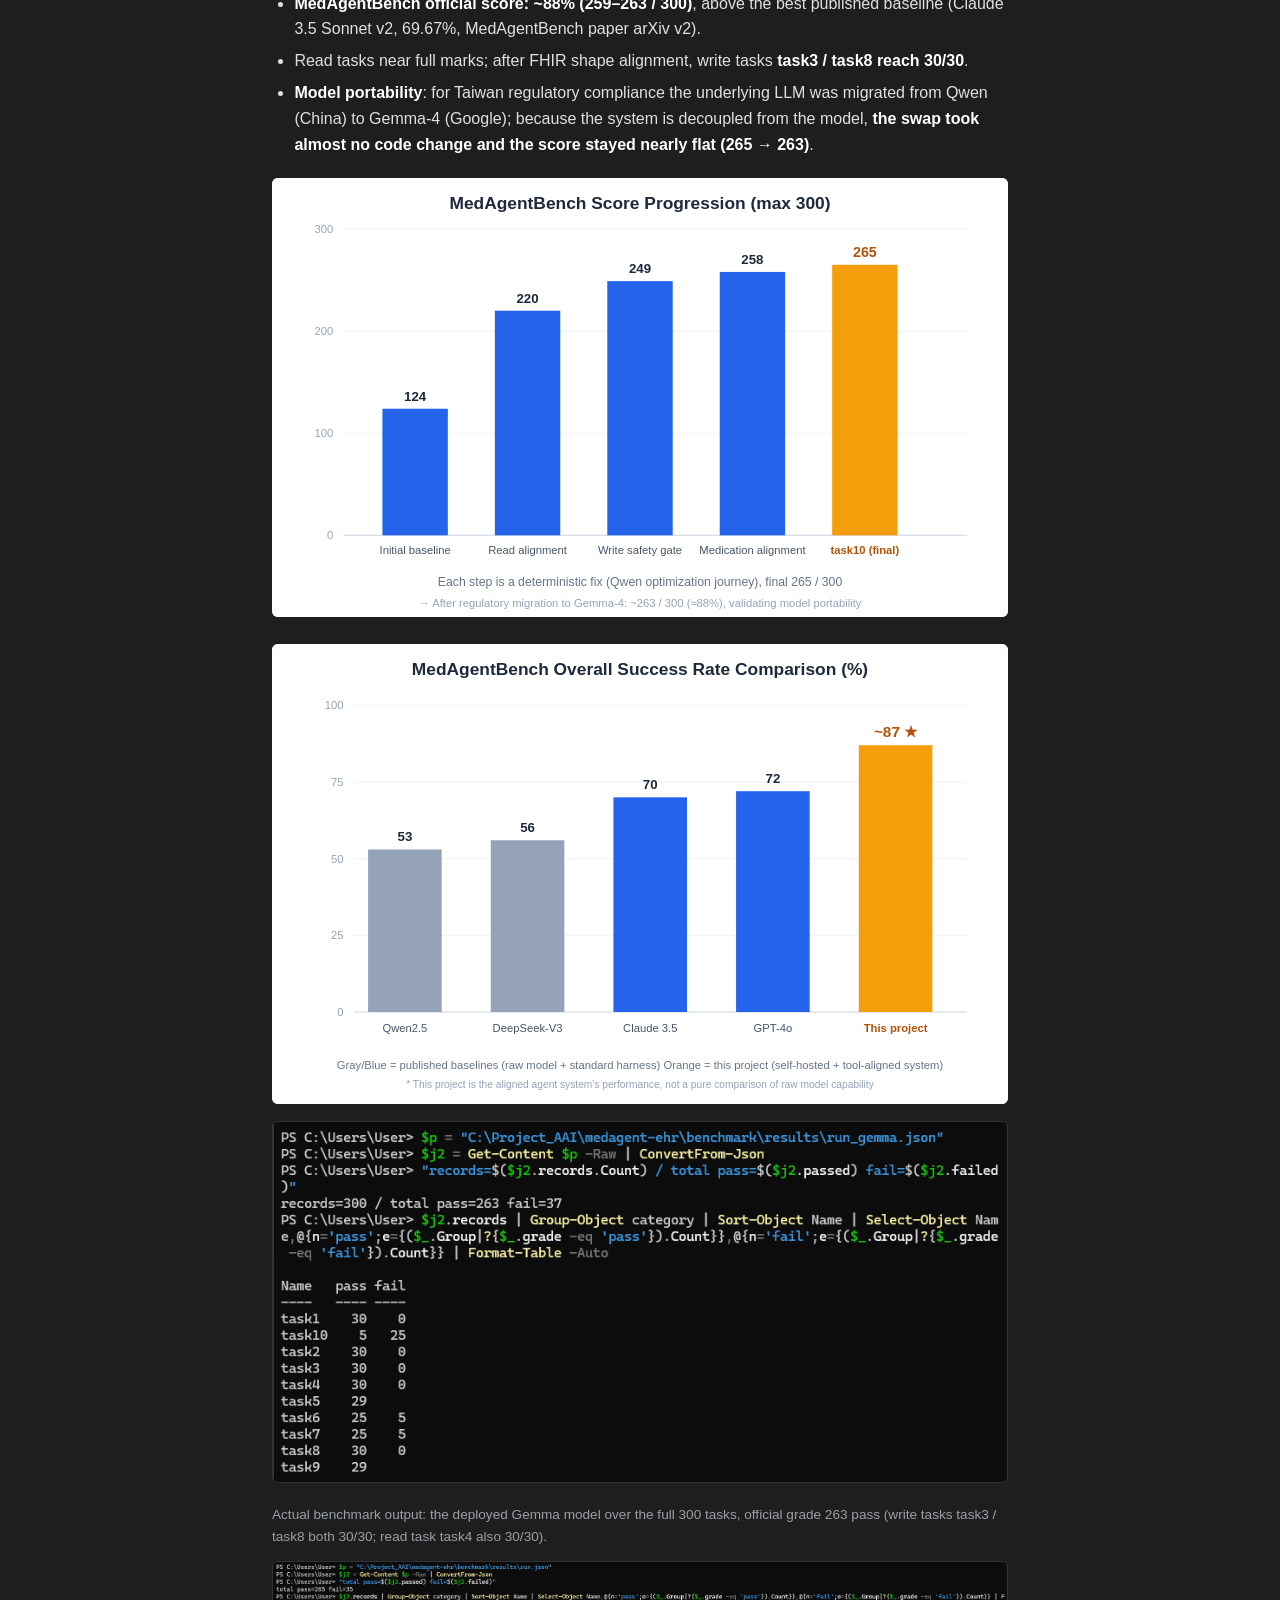
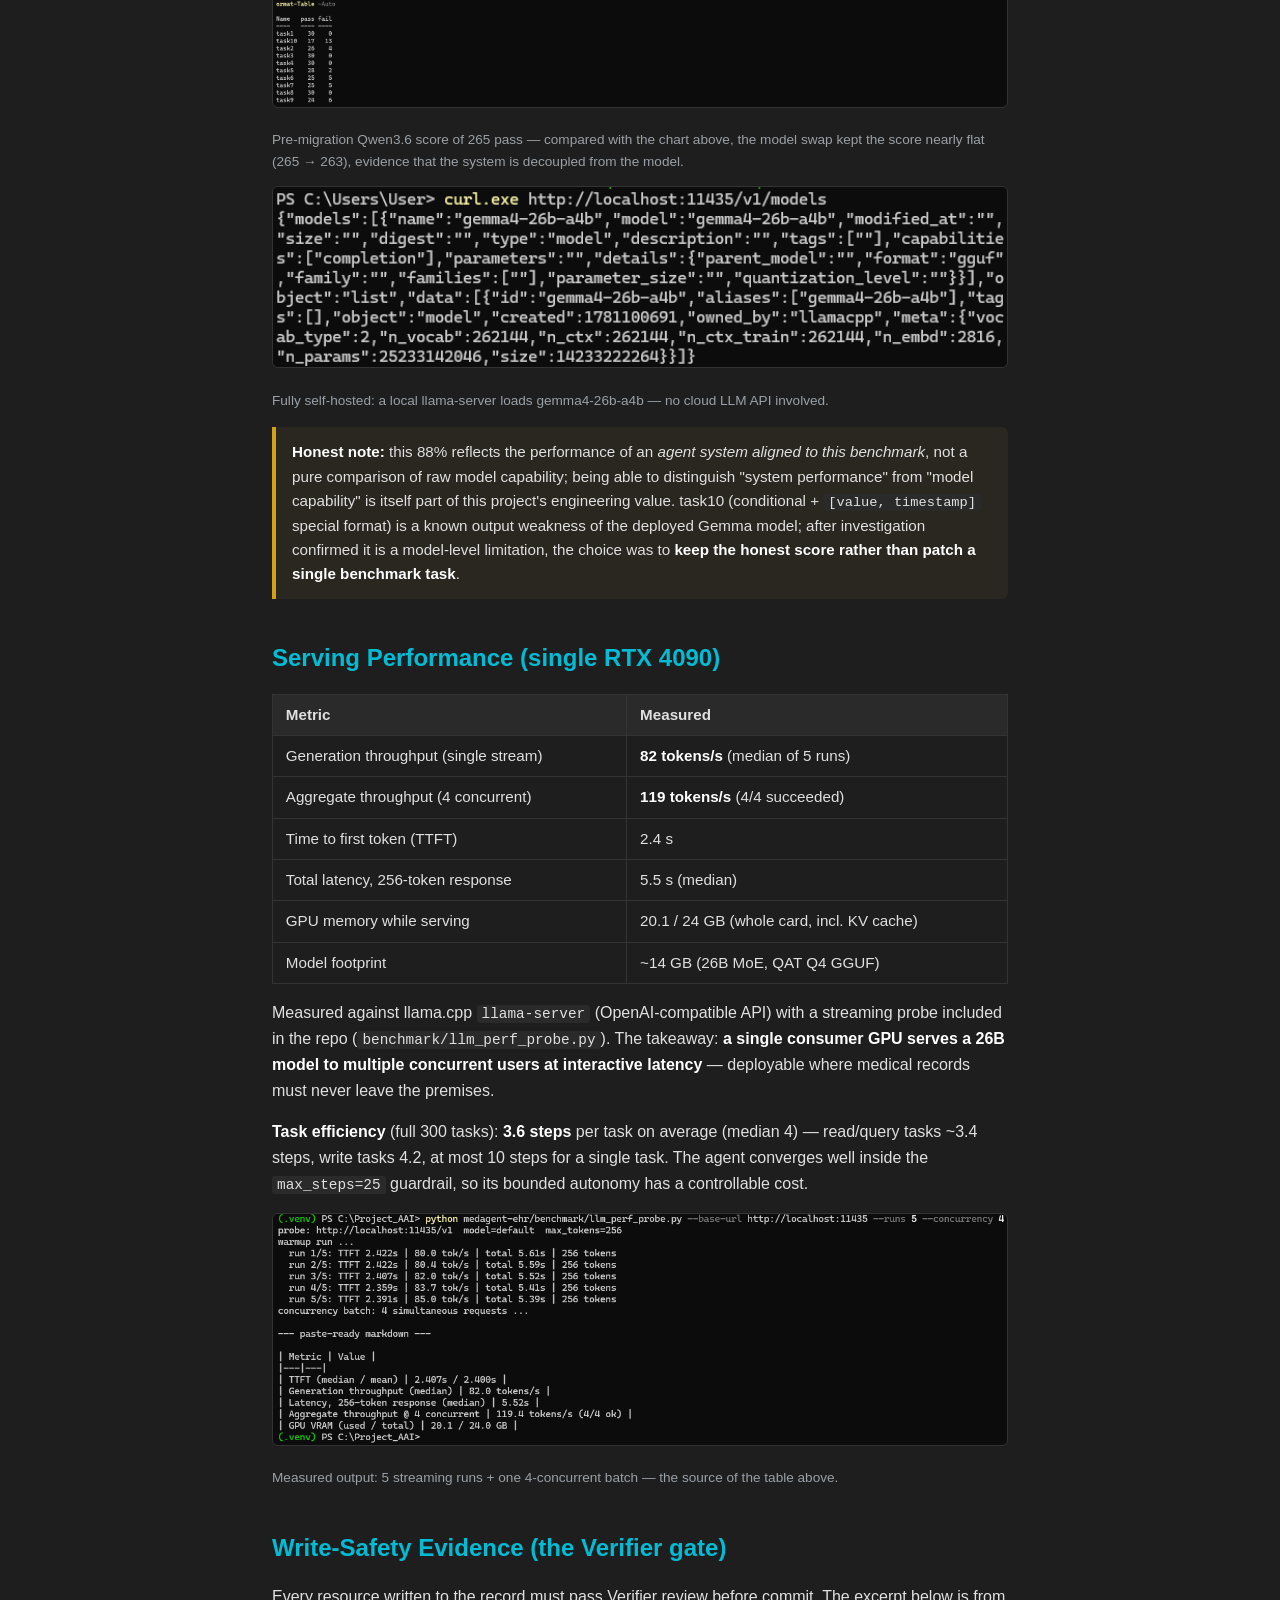
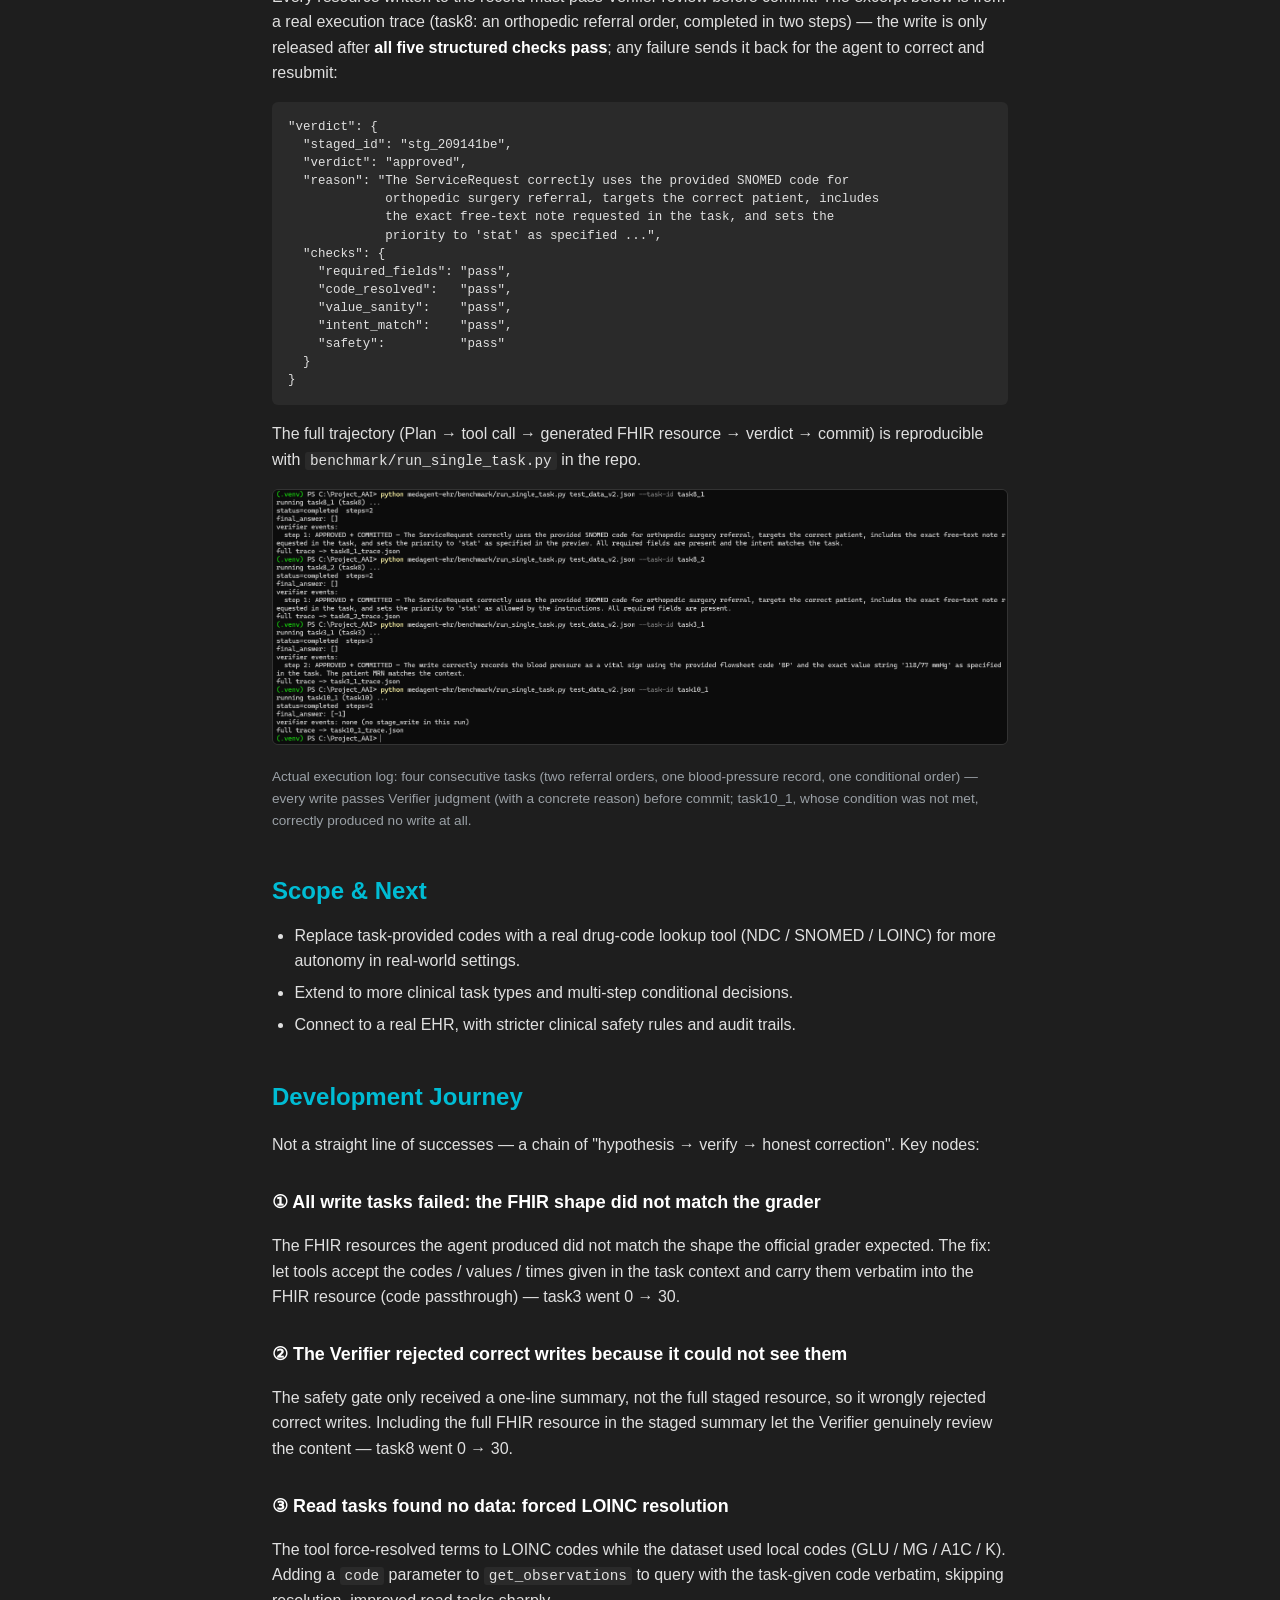
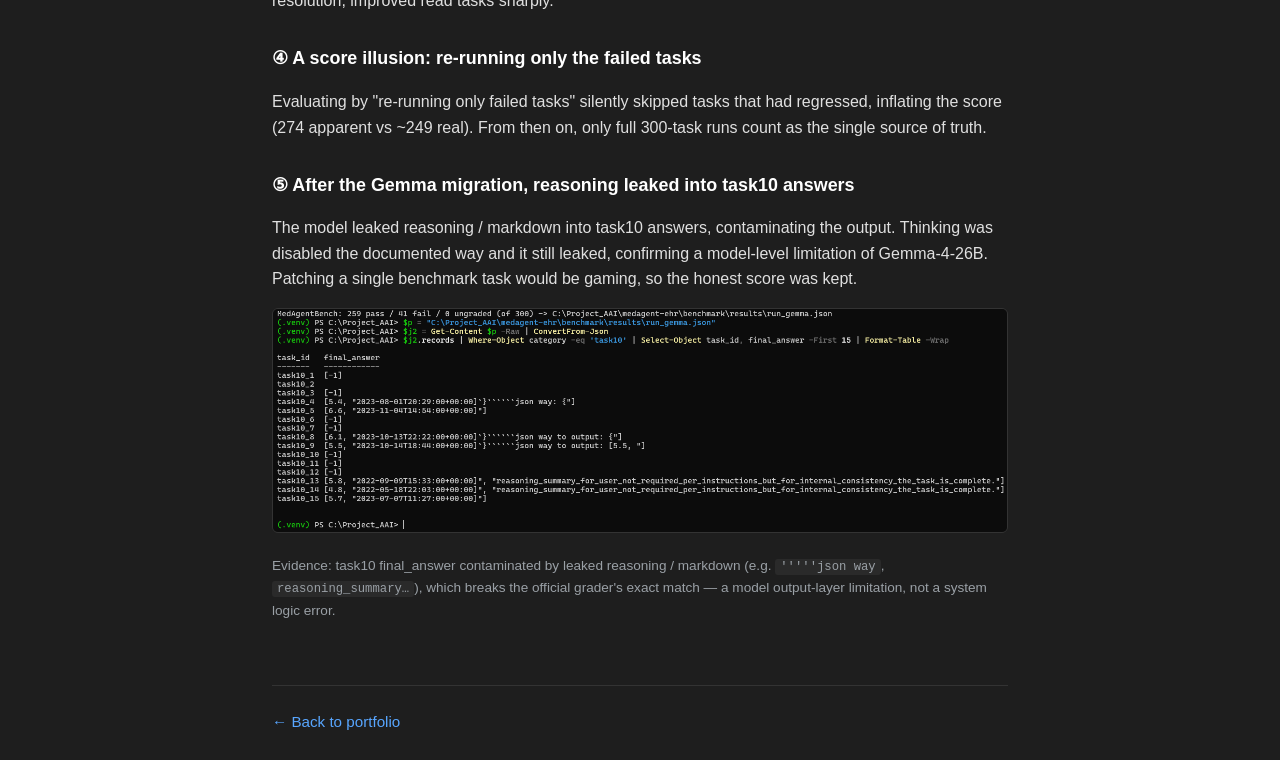
==== commit c3aaa0fe: "Update index.en.html" ====
--- a/docs/index.en.html
+++ b/docs/index.en.html
@@ -1,191 +1,171 @@
 <!DOCTYPE html>
 <html lang="en">
 <head>
-  <meta charset="UTF-8">
-  <meta name="viewport" content="width=device-width, initial-scale=1.0">
-  <title>Medical EHR Agentic AI (MedAgent-EHR)</title>
-  <style>
-    body {
-      font-family: Arial, sans-serif;
-      max-width: 800px;
-      margin: 0 auto;
-      padding: 2rem;
-      line-height: 1.6;
-      /* dark mode */
-      background-color: #1e1e1e;
-      color: #e0e0e0;
-    }
-    h1, h2 {
-      color: #00bcd4;
-      font-weight: bold;
-    }
-    .section {
-      margin-bottom: 2rem;
-    }
-    a {
-      color: #58a6ff;
-    }
-    .qa-block {
-      margin-bottom: 2em;
-    }
-    img.chart {
-      width: 100%;
-      max-width: 760px;
-      height: auto;
-      background: #f8f9fb;
-      border-radius: 6px;
-    }
-    figure {
-      margin: 1.2rem 0;
-    }
-    img.shot {
-      width: 100%;
-      max-width: 760px;
-      height: auto;
-      border: 1px solid #333;
-      border-radius: 6px;
-    }
-    figcaption {
-      font-size: 0.85rem;
-      color: #9aa0a6;
-      margin-top: 0.4rem;
-    }
-    code {
-      background: #2a2a2a;
-      padding: 1px 5px;
-      border-radius: 3px;
-    }
-    .lang {
-      text-align: right;
-      font-size: 0.9rem;
-      margin-bottom: 0;
-    }
-    .banner {
-      background: #26323b;
-      border-left: 4px solid #00bcd4;
-      padding: 0.6rem 1rem;
-      border-radius: 4px;
-      font-size: 1.05rem;
-    }
-    table {
-      border-collapse: collapse;
-      width: 100%;
-      margin: 1rem 0;
-    }
-    th, td {
-      border: 1px solid #3a3a3a;
-      padding: 6px 12px;
-      text-align: left;
-    }
-    th {
-      background: #26323b;
-      color: #00bcd4;
-    }
-    pre {
-      background: #2a2a2a;
-      padding: 0.8rem 1rem;
-      border-radius: 6px;
-      overflow-x: auto;
-      font-size: 0.82rem;
-      line-height: 1.45;
-    }
-  </style>
+<meta charset="UTF-8">
+<meta name="viewport" content="width=device-width, initial-scale=1.0">
+<title>Medical EHR Agentic AI (MedAgent-EHR)</title>
+<style>
+  :root {
+    --bg: #1e1e1e;
+    --text: #e0e0e0;
+    --heading: #00bcd4;
+    --link: #58a6ff;
+    --code-bg: #2a2a2a;
+    --border: #333;
+    --muted: #9aa0a6;
+  }
+  * { box-sizing: border-box; }
+  body {
+    margin: 0;
+    background: var(--bg);
+    color: var(--text);
+    font-family: Arial, sans-serif;
+    line-height: 1.6;
+    font-size: 16px;
+  }
+  .container { max-width: 800px; margin: 0 auto; padding: 2rem; }
+  h1 { color: var(--heading); font-weight: bold; font-size: 2rem; margin: 0 0 0.3rem; }
+  .subtitle { color: var(--text); font-size: 1.1rem; margin: 0; }
+  .lang { text-align: right; font-size: 0.9rem; margin: 0 0 1.2rem; }
+  .banner {
+    background: #232323; border: 1px solid var(--border); border-radius: 6px;
+    padding: 0.7rem 1rem; margin: 0.9rem 0 0; font-size: 0.9rem;
+  }
+  .banner strong { color: var(--heading); }
+  .lead {
+    background: #232323; border-left: 4px solid var(--heading);
+    border-radius: 0 6px 6px 0; padding: 1rem 1.1rem; margin: 1.6rem 0;
+  }
+  h2 { color: var(--heading); font-weight: bold; font-size: 1.5rem; margin: 2.5rem 0 0.8rem; }
+  h3 { color: #ffffff; font-weight: bold; font-size: 1.12rem; margin: 1.9rem 0 0.4rem; }
+  a { color: var(--link); text-decoration: none; }
+  a:hover { text-decoration: underline; }
+  strong { color: #ffffff; }
+  ul { padding-left: 1.4rem; margin: 0.7rem 0; }
+  li { margin: 0.4rem 0; }
+  table { border-collapse: collapse; width: 100%; margin: 1rem 0; font-size: 0.95rem; }
+  th, td { border: 1px solid var(--border); padding: 0.5rem 0.8rem; text-align: left; vertical-align: top; }
+  th { background: var(--code-bg); white-space: nowrap; }
+  pre {
+    background: var(--code-bg); padding: 1rem; border-radius: 6px;
+    overflow-x: auto; font-size: 0.78rem; line-height: 1.45;
+    font-family: Consolas, monospace; color: var(--text);
+  }
+  code { background: var(--code-bg); padding: 1px 5px; border-radius: 3px; font-size: 90%; }
+  .btns { display: flex; gap: 0.8rem; flex-wrap: wrap; margin: 1.1rem 0; }
+  .btn {
+    display: inline-block; padding: 0.6rem 1.1rem;
+    border: 1px solid var(--link); border-radius: 6px;
+    color: var(--link); font-size: 0.95rem; font-weight: 500;
+  }
+  .btn:hover { background: var(--link); color: var(--bg); text-decoration: none; }
+  .btn.primary { background: var(--heading); border-color: var(--heading); color: var(--bg); }
+  .btn.primary:hover { opacity: 0.85; color: var(--bg); }
+  .note {
+    background: #2a2620; border-left: 4px solid #d4a017;
+    border-radius: 0 6px 6px 0; padding: 0.8rem 1rem; margin: 1rem 0; font-size: 0.95rem;
+  }
+  img.shot { max-width: 760px; width: 100%; border: 1px solid var(--border); border-radius: 6px; }
+  /* light-background SVG charts in this project */
+  img.chart { max-width: 760px; width: 100%; background: #f8f9fb; border-radius: 6px; margin: 0.6rem 0; }
+  .caption { font-size: 0.85rem; color: var(--muted); }
+  footer {
+    margin-top: 4rem; padding-top: 1.5rem; border-top: 1px solid var(--border);
+    color: var(--muted); font-size: 0.95rem;
+  }
+</style>
 </head>
 <body>
+<div class="container">
+
   <p class="lang">English ｜ <a href="index.html">繁體中文</a></p>
+
   <h1>Medical EHR Agentic AI (MedAgent-EHR)</h1>
-  <p class="banner">Stanford MedAgentBench <strong>~88%</strong> (above GPT-4o 72% / Claude 3.5 Sonnet 70%) &middot; fully self-hosted &middot; a single RTX 4090</p>
-
-  <div class="section">
-    <h2>Design Concept</h2>
-    <ul>
-      <li>Unlike "one question, one answer" chat AI, this is an <strong>agentic AI</strong>: the LLM plans its own steps, decides which tool to call, performs clinical tasks, and self-checks before writing to the medical record.</li>
-      <li><strong>No fixed path, no fixed number of steps</strong> — the control flow is LLM-driven, not hard-coded.</li>
-      <li>Fully <strong>self-hosted on a local GPU</strong>, with no dependency on any cloud LLM API.</li>
-    </ul>
+  <p class="subtitle">A Self-Hosted Clinical Agent That Plans, Acts and Checks Itself in a FHIR EHR</p>
+  <div class="banner">Stanford MedAgentBench <strong>~88% (259–263 / 300)</strong> · above the best published baseline (Claude 3.5 Sonnet v2, 69.67%) · fully self-hosted · single RTX 4090</div>
+
+  <p class="lead">
+    Unlike "one question, one answer" chat AI, this is an <strong>agentic AI</strong>: the LLM plans its own
+    steps, decides which tool to call, performs clinical tasks in a standard FHIR EHR, and
+    <strong>self-checks before writing to the medical record</strong> — fully self-hosted on a local GPU,
+    with no cloud LLM API.
+  </p>
+
+  <div class="btns">
+    <a class="btn primary" href="https://github.com/seancpc/MedAgent-EHR">GitHub Repo</a>
   </div>
 
-  <div class="section">
-    <h2>Project Overview</h2>
-    <p>The system performs query and write clinical tasks in a standard <strong>FHIR Electronic Health Record (EHR)</strong> environment (fetch the latest glucose, record blood pressure, place lab/referral orders, and more).</p>
-    <p>It uses a <strong>Planner–Executor–Verifier</strong> three-role agent architecture, evaluated objectively against Stanford's <strong>MedAgentBench (300 tasks, 10 clinical categories)</strong> using its official grader.</p>
-  </div>
-
-  <div class="section">
-    <h2>System Architecture</h2>
-    <ul>
-      <li><strong>Planner</strong>: breaks the clinical task into ordered steps.</li>
-      <li><strong>Executor (ReAct loop)</strong>: calls tools step by step, deciding the next move from each result.</li>
-      <li><strong>Verifier</strong>: a safety gate before any write to the record — every staged write is reviewed before commit is allowed.</li>
-      <li>Tools connect to <strong>HAPI FHIR R4</strong> via <strong>MCP</strong>; all reads and writes go through the standard FHIR API.</li>
-    </ul>
-    <img class="chart" src="architecture.en.svg" alt="MedAgent-EHR architecture: Planner → Executor → Verifier → FHIR">
-    <figure>
-      <img class="shot" src="screenshots/20260706_webdemo_timeline.png" alt="Web demo run: Plan and step-by-step ReAct timeline, including a blocked direct commit">
-      <figcaption>An actual web-demo run (record a blood pressure): a two-step Plan → <code>find_patient</code> locates the patient → <code>stage_write</code> passes Verifier review and writes to FHIR → the executor's attempt to call <code>commit_write</code> directly is blocked by the program-side gate (red block) → done. <strong>Both protection layers — the LLM Verifier and the program-side gate — are demonstrably active.</strong></figcaption>
-    </figure>
-  </div>
-
-  <div class="section">
-    <h2>Tech Stack</h2>
-    <ul>
-      <li>LLM: <strong>Gemma-4-26B-A4B-it (QAT Q4, Google)</strong>, self-hosted on an RTX 4090 via llama.cpp (also validated on Qwen3.6-35B-A3B)</li>
-      <li>Agent: Planner / Executor (ReAct) / Verifier three-role design</li>
-      <li>Tools &amp; data: <strong>MCP</strong> (fhir-mcp-server), <strong>HAPI FHIR R4</strong></li>
-      <li>Write safety: two-phase <code>stage → commit</code> + Verifier gate + medical-code / dosage validation</li>
-      <li>Evaluation: MedAgentBench official refsol grader, Python, Flask (web demo)</li>
-    </ul>
-  </div>
-
-  <div class="section">
-    <h2>Key Results</h2>
-    <ul>
-      <li><strong>MedAgentBench official score: ~88% (259–263 / 300)</strong>, <strong>above the best published baselines (GPT-4o 72%, Claude 3.5 Sonnet 70%)</strong>.</li>
-      <li>Read tasks near full marks; after FHIR shape alignment, write tasks <strong>task3 / task8 reach 30/30</strong>.</li>
-      <li><strong>Model portability</strong>: for Taiwan regulatory compliance the underlying LLM was migrated from Qwen (China) to Gemma-4 (Google); because the system is decoupled from the model, <strong>the swap took almost no code change and the score stayed nearly flat (265 → 263)</strong>.</li>
-    </ul>
-    <img class="chart" src="progress.en.svg" alt="MedAgentBench score progression 124 → 265">
-    <img class="chart" src="baseline.en.svg" alt="Overall success rate comparison across models">
-
-    <figure>
-      <img class="shot" src="screenshots/20260614_score_gemma_263.png" alt="Gemma final score 263/300 with per-category results">
-      <figcaption>Actual benchmark output: the deployed Gemma model over the full 300 tasks, official grade 263 pass (task3 / task4 / task8 writes all 30/30).</figcaption>
-    </figure>
-    <figure>
-      <img class="shot" src="screenshots/20260614_score_qwen_265.png" alt="Qwen score 265/300 with per-category results">
-      <figcaption>Pre-migration Qwen3.6 score of 265 pass — compared with the chart above, the model swap kept the score nearly flat (265 → 263), evidence that the system is decoupled from the model.</figcaption>
-    </figure>
-    <figure>
-      <img class="shot" src="screenshots/20260614_selfhosted_gemma.png" alt="Local llama-server serving the Gemma model">
-      <figcaption>Fully self-hosted: a local llama-server loads gemma4-26b-a4b — no cloud LLM API involved.</figcaption>
-    </figure>
-
-    <p><strong>Honest note:</strong> this 88% reflects the performance of an <em>agent system aligned to this benchmark</em>, not a pure comparison of raw model capability; being able to distinguish "system performance" from "model capability" is itself part of this project's engineering value. task10 (conditional + <code>[value, timestamp]</code> special format) is a known output weakness of the deployed Gemma model; after investigation confirmed it is a model-level limitation, the choice was to <strong>keep the honest score rather than patch a single benchmark task</strong>.</p>
-  </div>
-
-  <div class="section">
-    <h2>Serving Performance (measured on a single RTX 4090)</h2>
-    <table>
-      <tr><th>Metric</th><th>Measured</th></tr>
-      <tr><td>Generation throughput (single stream)</td><td><strong>82 tokens/s</strong> (median of 5 runs)</td></tr>
-      <tr><td>Aggregate throughput (4 concurrent)</td><td><strong>119 tokens/s</strong> (4/4 succeeded)</td></tr>
-      <tr><td>Time to first token (TTFT)</td><td>2.4 s</td></tr>
-      <tr><td>Total latency, 256-token response</td><td>5.5 s (median)</td></tr>
-      <tr><td>GPU memory while serving</td><td>20.1 / 24 GB (whole card, incl. KV cache)</td></tr>
-      <tr><td>Model footprint</td><td>~14 GB (26B MoE, QAT Q4 GGUF)</td></tr>
-    </table>
-    <p>Measured against llama.cpp <code>llama-server</code> (OpenAI-compatible API) with a streaming probe included in the repo (<code>benchmark/llm_perf_probe.py</code>). The takeaway: <strong>a single consumer GPU serves a 26B model to multiple concurrent users at interactive latency</strong> — deployable where medical records must never leave the premises.</p>
-    <p><strong>Task efficiency</strong> (measured over the full 300 tasks): <strong>3.6 steps</strong> per task on average (median 4) — read/query tasks ~3.4 steps, write tasks 4.2, at most 10 steps for a single task. The agent converges naturally well inside the <code>max_steps=25</code> guardrail, showing that its bounded autonomy has a controllable cost.</p>
-    <figure>
-      <img class="shot" src="screenshots/20260706_perf_probe.png" alt="llm_perf_probe measured output: 82 tok/s, 119 tok/s at 4 concurrent, VRAM 20.1/24GB">
-      <figcaption>Measured output: 5 streaming runs + one 4-concurrent batch — the source of the table above.</figcaption>
-    </figure>
-  </div>
-
-  <div class="section">
-    <h2>Write-Safety Evidence (the Verifier gate)</h2>
-    <p>Every resource written to the record must pass Verifier review before commit. The excerpt below is from a real execution trace (task8: an orthopedic referral order, completed in two steps) — the write is only released after <strong>all five structured checks pass</strong>; any failure sends it back for the agent to correct and resubmit:</p>
-    <pre>"verdict": {
+  <h2>Design Concept</h2>
+  <ul>
+    <li><strong>Agentic, not chat</strong>: the LLM plans steps, chooses tools, executes clinical tasks and self-checks before any write.</li>
+    <li><strong>No fixed path, no fixed number of steps</strong> — the control flow is LLM-driven, not hard-coded.</li>
+    <li>Fully <strong>self-hosted on a local GPU</strong>, with no dependency on any cloud LLM API.</li>
+  </ul>
+
+  <h2>Project Overview</h2>
+  <ul>
+    <li><strong>Task</strong>: query and write clinical tasks in a standard <strong>FHIR Electronic Health Record (EHR)</strong> environment — fetch the latest glucose, record blood pressure, place lab / referral orders, and more.</li>
+    <li><strong>Architecture</strong>: a <strong>Planner–Executor–Verifier</strong> three-role agent.</li>
+    <li><strong>Evaluation</strong>: Stanford's <strong>MedAgentBench (300 tasks, 10 clinical categories)</strong>, scored with its official grader.</li>
+  </ul>
+
+  <h2>Architecture</h2>
+  <ul>
+    <li><strong>Planner</strong>: breaks the clinical task into ordered steps.</li>
+    <li><strong>Executor (ReAct loop)</strong>: calls tools step by step, deciding the next move from each result.</li>
+    <li><strong>Verifier</strong>: a safety gate before any write to the record — every staged write is reviewed before commit is allowed.</li>
+    <li>Tools connect to <strong>HAPI FHIR R4</strong> via <strong>MCP</strong>; all reads and writes go through the standard FHIR API.</li>
+  </ul>
+  <img class="chart" src="architecture.en.svg" alt="MedAgent-EHR architecture: Planner → Executor → Verifier → FHIR">
+  <img class="shot" src="screenshots/20260706_webdemo_timeline.png" alt="Web demo run: Plan and step-by-step ReAct timeline, including a blocked direct commit">
+  <p class="caption">An actual web-demo run (record a blood pressure): a two-step Plan → <code>find_patient</code> locates the patient → <code>stage_write</code> passes Verifier review and writes to FHIR → the executor's attempt to call <code>commit_write</code> directly is blocked by the program-side gate (red block) → done. Both protection layers — the LLM Verifier and the program-side gate — are demonstrably active.</p>
+
+  <h2>Tech Stack</h2>
+  <table>
+    <tr><th>Category</th><th>Stack</th></tr>
+    <tr><td>LLM (self-hosted)</td><td>Gemma-4-26B-A4B-it (QAT Q4, Google) via llama.cpp on an RTX 4090; also validated on Qwen3.6-35B-A3B</td></tr>
+    <tr><td>Agent architecture</td><td>Planner / Executor (ReAct) / Verifier</td></tr>
+    <tr><td>Tools &amp; data</td><td>MCP (fhir-mcp-server), HAPI FHIR R4</td></tr>
+    <tr><td>Write safety</td><td>Two-phase <code>stage → commit</code>, Verifier gate, medical-code / dosage validation</td></tr>
+    <tr><td>Evaluation</td><td>MedAgentBench official refsol grader (300 tasks, 10 categories)</td></tr>
+    <tr><td>Deployment / tools</td><td>Flask (web demo), Docker, GGUF quantization, Python</td></tr>
+  </table>
+
+  <h2>Key Results</h2>
+  <ul>
+    <li><strong>MedAgentBench official score: ~88% (259–263 / 300)</strong>, above the best published baseline (Claude 3.5 Sonnet v2, 69.67%, MedAgentBench paper arXiv v2).</li>
+    <li>Read tasks near full marks; after FHIR shape alignment, write tasks <strong>task3 / task8 reach 30/30</strong>.</li>
+    <li><strong>Model portability</strong>: for Taiwan regulatory compliance the underlying LLM was migrated from Qwen (China) to Gemma-4 (Google); because the system is decoupled from the model, <strong>the swap took almost no code change and the score stayed nearly flat (265 → 263)</strong>.</li>
+  </ul>
+  <img class="chart" src="progress.en.svg" alt="MedAgentBench score progression 124 → 265">
+  <img class="chart" src="baseline.en.svg" alt="Overall success rate comparison across models">
+  <img class="shot" src="screenshots/20260614_score_gemma_263.png" alt="Gemma final score 263/300 with per-category results">
+  <p class="caption">Actual benchmark output: the deployed Gemma model over the full 300 tasks, official grade 263 pass (write tasks task3 / task8 both 30/30; read task task4 also 30/30).</p>
+  <img class="shot" src="screenshots/20260614_score_qwen_265.png" alt="Qwen score 265/300 with per-category results">
+  <p class="caption">Pre-migration Qwen3.6 score of 265 pass — compared with the chart above, the model swap kept the score nearly flat (265 → 263), evidence that the system is decoupled from the model.</p>
+  <img class="shot" src="screenshots/20260614_selfhosted_gemma.png" alt="Local llama-server serving the Gemma model">
+  <p class="caption">Fully self-hosted: a local llama-server loads gemma4-26b-a4b — no cloud LLM API involved.</p>
+
+  <div class="note"><strong>Honest note:</strong> this 88% reflects the performance of an <em>agent system aligned to this benchmark</em>, not a pure comparison of raw model capability; being able to distinguish "system performance" from "model capability" is itself part of this project's engineering value. task10 (conditional + <code>[value, timestamp]</code> special format) is a known output weakness of the deployed Gemma model; after investigation confirmed it is a model-level limitation, the choice was to <strong>keep the honest score rather than patch a single benchmark task</strong>.</div>
+
+  <h2>Serving Performance (single RTX 4090)</h2>
+  <table>
+    <tr><th>Metric</th><th>Measured</th></tr>
+    <tr><td>Generation throughput (single stream)</td><td><strong>82 tokens/s</strong> (median of 5 runs)</td></tr>
+    <tr><td>Aggregate throughput (4 concurrent)</td><td><strong>119 tokens/s</strong> (4/4 succeeded)</td></tr>
+    <tr><td>Time to first token (TTFT)</td><td>2.4 s</td></tr>
+    <tr><td>Total latency, 256-token response</td><td>5.5 s (median)</td></tr>
+    <tr><td>GPU memory while serving</td><td>20.1 / 24 GB (whole card, incl. KV cache)</td></tr>
+    <tr><td>Model footprint</td><td>~14 GB (26B MoE, QAT Q4 GGUF)</td></tr>
+  </table>
+  <p>Measured against llama.cpp <code>llama-server</code> (OpenAI-compatible API) with a streaming probe included in the repo (<code>benchmark/llm_perf_probe.py</code>). The takeaway: <strong>a single consumer GPU serves a 26B model to multiple concurrent users at interactive latency</strong> — deployable where medical records must never leave the premises.</p>
+  <p><strong>Task efficiency</strong> (full 300 tasks): <strong>3.6 steps</strong> per task on average (median 4) — read/query tasks ~3.4 steps, write tasks 4.2, at most 10 steps for a single task. The agent converges well inside the <code>max_steps=25</code> guardrail, so its bounded autonomy has a controllable cost.</p>
+  <img class="shot" src="screenshots/20260706_perf_probe.png" alt="llm_perf_probe measured output: 82 tok/s, 119 tok/s at 4 concurrent, VRAM 20.1/24GB">
+  <p class="caption">Measured output: 5 streaming runs + one 4-concurrent batch — the source of the table above.</p>
+
+  <h2>Write-Safety Evidence (the Verifier gate)</h2>
+  <p>Every resource written to the record must pass Verifier review before commit. The excerpt below is from a real execution trace (task8: an orthopedic referral order, completed in two steps) — the write is only released after <strong>all five structured checks pass</strong>; any failure sends it back for the agent to correct and resubmit:</p>
+  <pre>"verdict": {
   "staged_id": "stg_209141be",
   "verdict": "approved",
   "reason": "The ServiceRequest correctly uses the provided SNOMED code for
@@ -200,54 +180,41 @@
     "safety":          "pass"
   }
 }</pre>
-    <p>The full trajectory (Plan → tool call → generated FHIR resource → verdict → commit) is reproducible with <code>benchmark/run_single_task.py</code> in the repo.</p>
-    <figure>
-      <img class="shot" src="screenshots/20260706_verifier_task8.png" alt="Verifier review log across four write tasks: every stage_write is judged before commit">
-      <figcaption>Actual execution log: four consecutive tasks (two referral orders, one blood-pressure record, one conditional order) — every write passes Verifier judgment (with a concrete reason) before commit; task10_1, whose condition was not met, correctly produced no write at all.</figcaption>
-    </figure>
-  </div>
-
-  <div class="section">
-    <h2>Future Extensibility</h2>
-    <ul>
-      <li>Replace task-provided codes with a real drug-code lookup tool (NDC / SNOMED / LOINC) for more autonomy in real-world settings.</li>
-      <li>Extend to more clinical task types and multi-step conditional decisions.</li>
-      <li>Connect to a real EHR, with stricter clinical safety rules and audit trails.</li>
-    </ul>
-  </div>
-
-  <div class="section">
-    <h2>Development Journey</h2>
-    <ul>
-      <div class="qa-block">
-        <li><strong>Problem:</strong> all write tasks failed — the FHIR resources the agent produced did not match the shape the official grader expected.</li>
-        <li><strong>Solution:</strong> let tools accept the codes/values/times given in the task context and carry them verbatim into the FHIR resource (code passthrough); task3 went 0 → 30.</li>
-      </div>
-      <div class="qa-block">
-        <li><strong>Problem:</strong> the Verifier safety gate could only see a one-line summary, not the full staged resource, and wrongly rejected correct writes.</li>
-        <li><strong>Solution:</strong> include the full FHIR resource in the staged summary so the Verifier can genuinely review the content; task8 went 0 → 30.</li>
-      </div>
-      <div class="qa-block">
-        <li><strong>Problem:</strong> read tasks found no data — the tool force-resolved terms to LOINC codes while the dataset used local codes (GLU / MG / A1C / K).</li>
-        <li><strong>Solution:</strong> added a <code>code</code> parameter to get_observations to query with the task-given code verbatim, skipping resolution; read tasks improved sharply.</li>
-      </div>
-      <div class="qa-block">
-        <li><strong>Problem:</strong> evaluating by "re-running only failed tasks" silently skipped regressed tasks, inflating the score (274 apparent vs ~249 real).</li>
-        <li><strong>Solution:</strong> trust only full 300-task runs as the single source of truth.</li>
-      </div>
-      <div class="qa-block">
-        <li><strong>Problem:</strong> after migrating to Gemma, the model leaked reasoning/markdown into task10 answers, contaminating the output.</li>
-        <li><strong>Solution:</strong> studied the official docs and disabled thinking the proper way — it still leaked, confirming a model-level limitation of Gemma-4-26B; judged that patching a single task would be gaming, and <strong>chose to keep the honest score</strong>.</li>
-        <figure>
-          <img class="shot" src="screenshots/20260614_task10_leak.png" alt="task10 answers contaminated by model reasoning text">
-          <figcaption>Evidence: task10 final_answer contaminated by leaked reasoning/markdown (e.g. <code>'''''json way</code>, <code>reasoning_summary…</code>), which breaks the official grader's exact match — a model output-layer limitation, not a system logic error.</figcaption>
-        </figure>
-      </div>
-    </ul>
-  </div>
+  <p>The full trajectory (Plan → tool call → generated FHIR resource → verdict → commit) is reproducible with <code>benchmark/run_single_task.py</code> in the repo.</p>
+  <img class="shot" src="screenshots/20260706_verifier_task8.png" alt="Verifier review log across four write tasks: every stage_write is judged before commit">
+  <p class="caption">Actual execution log: four consecutive tasks (two referral orders, one blood-pressure record, one conditional order) — every write passes Verifier judgment (with a concrete reason) before commit; task10_1, whose condition was not met, correctly produced no write at all.</p>
+
+  <h2>Scope &amp; Next</h2>
+  <ul>
+    <li>Replace task-provided codes with a real drug-code lookup tool (NDC / SNOMED / LOINC) for more autonomy in real-world settings.</li>
+    <li>Extend to more clinical task types and multi-step conditional decisions.</li>
+    <li>Connect to a real EHR, with stricter clinical safety rules and audit trails.</li>
+  </ul>
+
+  <h2>Development Journey</h2>
+  <p>Not a straight line of successes — a chain of "hypothesis → verify → honest correction". Key nodes:</p>
+
+  <h3>① All write tasks failed: the FHIR shape did not match the grader</h3>
+  <p>The FHIR resources the agent produced did not match the shape the official grader expected. The fix: let tools accept the codes / values / times given in the task context and carry them verbatim into the FHIR resource (code passthrough) — task3 went 0 → 30.</p>
+
+  <h3>② The Verifier rejected correct writes because it could not see them</h3>
+  <p>The safety gate only received a one-line summary, not the full staged resource, so it wrongly rejected correct writes. Including the full FHIR resource in the staged summary let the Verifier genuinely review the content — task8 went 0 → 30.</p>
+
+  <h3>③ Read tasks found no data: forced LOINC resolution</h3>
+  <p>The tool force-resolved terms to LOINC codes while the dataset used local codes (GLU / MG / A1C / K). Adding a <code>code</code> parameter to <code>get_observations</code> to query with the task-given code verbatim, skipping resolution, improved read tasks sharply.</p>
+
+  <h3>④ A score illusion: re-running only the failed tasks</h3>
+  <p>Evaluating by "re-running only failed tasks" silently skipped tasks that had regressed, inflating the score (274 apparent vs ~249 real). From then on, only full 300-task runs count as the single source of truth.</p>
+
+  <h3>⑤ After the Gemma migration, reasoning leaked into task10 answers</h3>
+  <p>The model leaked reasoning / markdown into task10 answers, contaminating the output. Thinking was disabled the documented way and it still leaked, confirming a model-level limitation of Gemma-4-26B. Patching a single benchmark task would be gaming, so the honest score was kept.</p>
+  <img class="shot" src="screenshots/20260614_task10_leak.png" alt="task10 answers contaminated by model reasoning text">
+  <p class="caption">Evidence: task10 final_answer contaminated by leaked reasoning / markdown (e.g. <code>'''''json way</code>, <code>reasoning_summary…</code>), which breaks the official grader's exact match — a model output-layer limitation, not a system logic error.</p>
 
   <footer>
     <a href="https://app.notion.com/p/Sean-Chuang-AI-Engineer-Portfolio-39537081de3380ed9db7c1f73e6b83e3">← Back to portfolio</a>
   </footer>
+
+</div>
 </body>
 </html>
